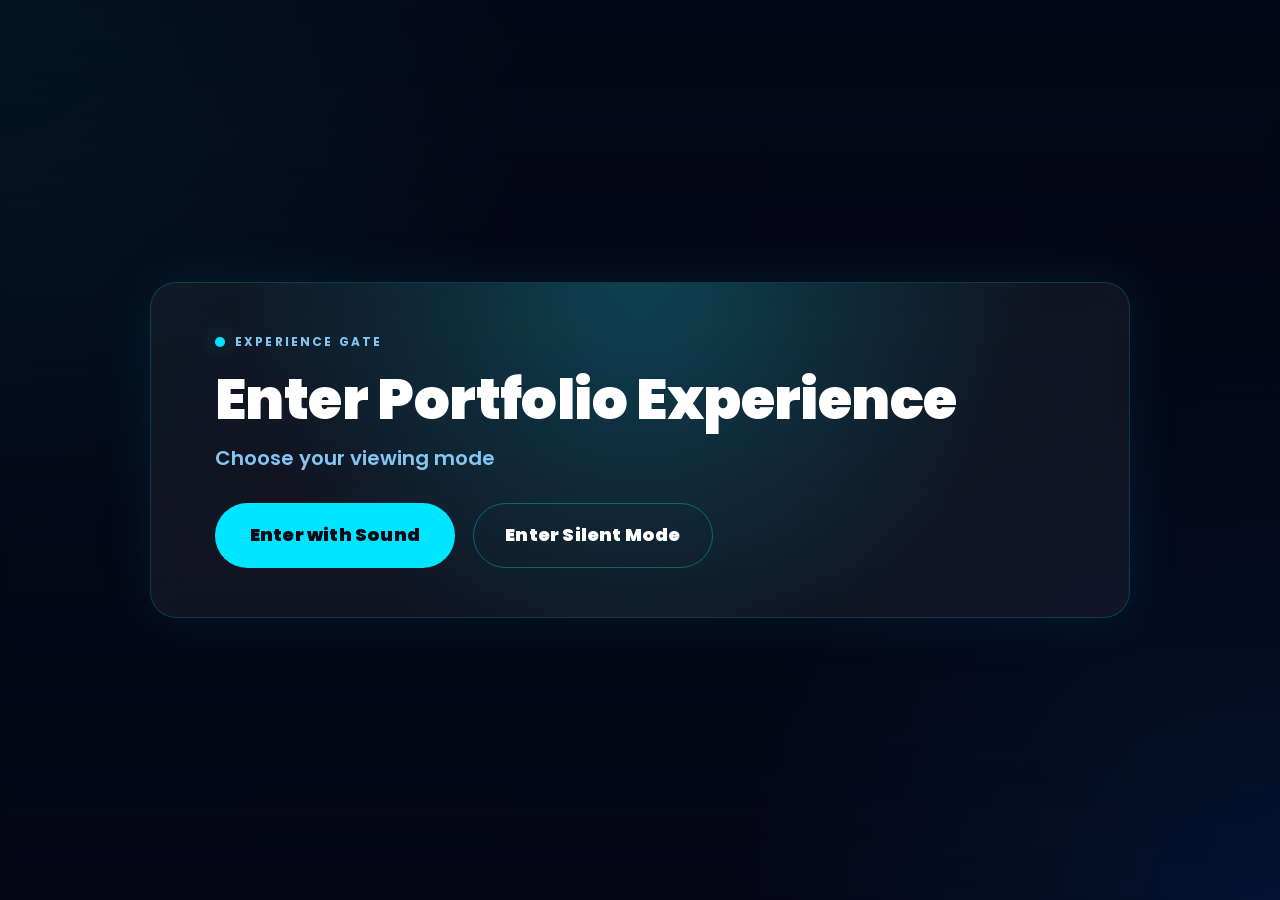
==== index.html @ 56b6a6eb "Complete AI Portfolio" ====
<!DOCTYPE html>
<html lang="en">
<head>
  <meta charset="UTF-8" />
  <meta name="viewport" content="width=device-width, initial-scale=1.0" />
  <title>Enter Portfolio Experience</title>
  <link rel="stylesheet" href="style.css" />
  <link href="https://fonts.googleapis.com/css2?family=Poppins:wght@300;400;600;700&display=swap" rel="stylesheet">
  <style>
    :root{
      --bg:#050816;
      --accent:#00e5ff;
      --text:rgba(255,255,255,.92);
      --sub:rgba(139,207,255,.95);
    }

    html,body{height:100%;}

    body{
      margin:0;
      background:var(--bg);
      color:var(--text);
      overflow:hidden;
    }

    .entry-bg{
      position:fixed;
      inset:0;
      z-index:-2;
      background:
        radial-gradient(circle at top left,#00f7ff22,transparent 35%),
        radial-gradient(circle at bottom right,#0066ff22,transparent 35%),
        var(--bg);
    }

    .entry-scrim{
      position:fixed;
      inset:0;
      z-index:-1;
      background:linear-gradient(180deg, rgba(5,8,22,.65), rgba(5,8,22,.15));
      backdrop-filter: blur(2px);
      -webkit-backdrop-filter: blur(2px);
    }

    .entry-wrap{
      min-height:100vh;
      display:flex;
      align-items:center;
      justify-content:center;
      padding:4vh 4vw;
    }

    .entry-card{
      width:min(980px, 100%);
      padding:5.5vh 5vw;
      border-radius:26px;
      background:rgba(255,255,255,.05);
      border:1px solid rgba(0,229,255,.18);
      box-shadow:0 0 60px rgba(0,229,255,.08);
      backdrop-filter: blur(16px);
      -webkit-backdrop-filter: blur(16px);
      position:relative;
      overflow:hidden;
    }

    .entry-card::before{
      content:"";
      position:absolute;
      inset:-2px;
      background:radial-gradient(900px circle at var(--mx, 50%) var(--my, 0%), rgba(0,229,255,.26), transparent 45%);
      opacity:.85;
      pointer-events:none;
    }

    .entry-inner{position:relative; z-index:1;}

    .entry-kicker{
      display:flex;
      align-items:center;
      gap:10px;
      color:rgba(139,207,255,.95);
      font-weight:700;
      letter-spacing:.18em;
      text-transform:uppercase;
      font-size:12px;
      margin-bottom:18px;
    }

    .entry-kicker .dot{
      width:10px;
      height:10px;
      border-radius:50%;
      background:var(--accent);
      box-shadow:0 0 22px rgba(0,229,255,.35);
    }

    .entry-title{
      margin:0;
      font-size:clamp(34px, 5vw, 56px);
      line-height:1.05;
      letter-spacing:-.6px;
      font-weight:900;
      color:white;
    }

    .entry-subtitle{
      margin:12px 0 28px;
      font-size:clamp(16px, 2.1vw, 20px);
      color:var(--sub);
      font-weight:600;
    }

    .entry-actions{
      display:flex;
      gap:18px;
      flex-wrap:wrap;
    }

    .mode-btn{
      appearance:none;
      border:none;
      cursor:pointer;
      text-decoration:none;
      display:inline-flex;
      align-items:center;
      justify-content:center;
      padding:16px 28px;
      border-radius:999px;
      font-weight:900;
      letter-spacing:.2px;
      transition: transform .2s ease, box-shadow .25s ease, background-color .25s ease, color .25s ease, border-color .25s ease;
      position:relative;
      outline:none;
      user-select:none;
      min-width:240px;
    }

    .mode-btn::after{
      content:"";
      position:absolute;
      inset:0;
      border-radius:inherit;
      background:linear-gradient(120deg, transparent 0%, rgba(0,229,255,.25) 40%, rgba(0,229,255,.58) 60%, transparent 100%);
      opacity:0;
      transform:translateX(-10px);
      transition:opacity .25s ease, transform .45s ease;
      pointer-events:none;
    }

    .mode-btn:hover{transform:translateY(-2px) scale(1.02);}
    .mode-btn:hover::after{opacity:1; transform:translateX(10px);}
    .mode-btn:focus-visible{box-shadow:0 0 0 4px rgba(0,229,255,.22), 0 0 35px rgba(0,229,255,.35);}

    .mode-sound{
      background:var(--accent);
      color:#050816;
    }
    .mode-sound:hover{box-shadow:0 0 55px rgba(0,229,255,.35);}

    .mode-silent{
      background:transparent;
      color:white;
      border:1px solid rgba(0,229,255,.35);
    }
    .mode-silent:hover{
      background:rgba(0,229,255,.14);
      border-color:rgba(0,229,255,.7);
      box-shadow:0 0 55px rgba(0,229,255,.25);
    }

    @media (max-width: 520px){
      .entry-card{padding:5vh 4vw; border-radius:20px;}
      .mode-btn{min-width:0; width:100%;}
    }

    @media (prefers-reduced-motion: reduce){
      .mode-btn{transition:none;}
      .mode-btn::after{transition:none;}
    }
  </style>
</head>
<body>
  <div class="entry-bg" aria-hidden="true"></div>
  <div class="entry-scrim" aria-hidden="true"></div>

  <main class="entry-wrap">
    <section class="entry-card" aria-label="Portfolio entry gate">
      <div class="entry-inner">
        <div class="entry-kicker"><span class="dot" aria-hidden="true"></span> Experience Gate</div>
        <h1 class="entry-title">Enter Portfolio Experience</h1>
        <p class="entry-subtitle">Choose your viewing mode</p>

        <div class="entry-actions">
          <a class="mode-btn mode-sound" href="intro.html?sound=on" aria-label="Enter with Sound">Enter with Sound</a>
          <a class="mode-btn mode-silent" href="intro.html?sound=off" aria-label="Enter Silent Mode">Enter Silent Mode</a>
        </div>
      </div>
    </section>
  </main>

  <script>
    (function(){
      const card = document.querySelector('.entry-card');
      if(!card) return;
      card.addEventListener('pointermove', (e) => {
        const r = card.getBoundingClientRect();
        const x = ((e.clientX - r.left) / r.width) * 100;
        const y = ((e.clientY - r.top) / r.height) * 100;
        card.style.setProperty('--mx', x + '%');
        card.style.setProperty('--my', y + '%');
      });
    })();
  </script>
</body>
</html>
---- style.css ----
*{
    margin:0;
    padding:0;
    box-sizing:border-box;
    font-family:'Poppins',sans-serif;
}

body{
    background:#050816;
    color:#F8FAFC;
    font-size:18px;
    line-height:1.7;
    overflow-x:hidden;
}




.background{
    position:fixed;
    width:100%;
    height:100%;
    background:
    radial-gradient(circle at top left,#00f7ff22,transparent 35%),
    radial-gradient(circle at bottom right,#0066ff22,transparent 35%),
    #050816;
    z-index:-1;
}

header{
    width:100%;
    padding:25px 8%;
}

nav{
    display:flex;
    justify-content:space-between;
    align-items:center;
}

.logo{
    font-size:30px;
    font-weight:700;
    color:#00e5ff;
}

nav ul{
    display:flex;
    list-style:none;
    gap:40px;
}

nav a{
    color:white;
    text-decoration:none;
    transition:.3s;
    font-weight:500;
    letter-spacing:.2px;
}

nav a:hover{
    color:#00e5ff;
}

.hero{
    width:100%;
    min-height:85vh;
    display:flex;
    align-items:center;
    justify-content:space-between;
    padding:0 8%;
}

.hero-left{
    width:55%;
}

.hero-left h3{
    color:#00e5ff;
    font-size:25px;
}

.hero-left h1{
    font-size:70px;
    margin-top:10px;
}

.hero-left h2{
    color:#8bcfff;
    margin-top:10px;
    font-size:32px;
}

.hero-left p{
    margin-top:25px;
    line-height:1.8;
    color:#d0d0d0;
    font-size:18px;
}

.buttons{
    margin-top:40px;
}

.buttons a{
    text-decoration:none;
    padding:16px 35px;
    border-radius:40px;
    margin-right:20px;
    font-weight:600;
}

.btn1{
    background:#00e5ff;
    color:#F8FAFC;
}

.btn2{
    border:2px solid #00e5ff;
    color:#F8FAFC;
}


.btn1:hover{
    transform:translateY(-3px);
}

.btn2:hover{
    background:#00e5ff;
    color:#F8FAFC;
}



.hero-right{
    width:40%;
    display:flex;
    justify-content:center;
}

.hero-right{
    width:40%;
    display:flex;
    justify-content:center;
}

/* Page load entry (Uber page only via body.page-enter-*) */
body.page-enter-initial{
    opacity:0;
    transform:translateY(20px);
}

body.page-entering{
    opacity:1;
    transform:translateY(0);
    animation: pageEnter 700ms ease both;
}

@keyframes pageEnter{
    0%{
        opacity:0;
        transform:translateY(20px);
    }
    100%{
        opacity:1;
        transform:translateY(0);
    }
}


/* Scroll reveal base */
.reveal{
    opacity:0;
    transform:translateY(14px);
    transition:opacity .8s ease, transform .8s ease;
    transition-delay:var(--d, 0ms);
    will-change:opacity, transform;
}

.reveal.is-visible{
    opacity:1;
    transform:translateY(0);
}


.hero-right img{
    width:370px;
    height:370px;
    border-radius:50%;
    object-fit:cover;
    border:6px solid #00e5ff;
    box-shadow:
        0 0 70px rgba(0,229,255,.35),
        0 0 0 1px rgba(0,229,255,.18) inset;
}

/* Typography upgrades */
.hero-left h3{
    color:#00e5ff;
    font-size:22px;
    font-weight:600;
    letter-spacing:.2px;
}

.hero-left h1{
    font-size:64px;
    margin-top:10px;
    line-height:1.05;
    letter-spacing:-.5px;
}

.hero-left h2{
    color:#8bcfff;
    margin-top:10px;
    font-size:30px;
    font-weight:500;
}

.hero-left p{
    margin-top:22px;
    line-height:1.85;
    color:#d0d0d0;
    font-size:18px;
    max-width:680px;
}


/* Button hover: glow + subtle lift */
.buttons a{
    position:relative;
    text-decoration:none;
    padding:16px 35px;
    border-radius:40px;
    margin-right:20px;
    font-weight:650;
    letter-spacing:.2px;
    transition:transform .2s ease, box-shadow .25s ease, background-color .25s ease, color .25s ease;
    outline:none;
}

.buttons a::after{
    content:"";
    position:absolute;
    inset:0;
    border-radius:inherit;
    background:linear-gradient(120deg, transparent 0%, rgba(0,229,255,.25) 40%, rgba(0,229,255,.55) 60%, transparent 100%);
    opacity:0;
    transform:translateX(-10px);
    transition:opacity .25s ease, transform .45s ease;
    pointer-events:none;
}

.btn1{
    background:#00e5ff;
    color:#F8FAFC;
    box-shadow:0 0 0 rgba(0,229,255,.0);
}

.btn2{
    border:2px solid #00e5ff;
    color:#F8FAFC;
    background:transparent;
    box-shadow:0 0 0 rgba(0,229,255,.0);
}




.btn1:hover,
.btn2:hover{
    transform:translateY(-2px) scale(1.02);
    box-shadow:0 0 35px rgba(0,229,255,.35);
}

.btn1:hover::after,
.btn2:hover::after{
    opacity:1;
    transform:translateX(10px);
}

.btn1:focus-visible,
.btn2:focus-visible{
    box-shadow:0 0 0 4px rgba(0,229,255,.22), 0 0 35px rgba(0,229,255,.35);
}

@media (max-width: 900px){
    header{ padding:22px 6%; }

    nav ul{ gap:22px; }

    .hero{ padding:0 6%; min-height:auto; padding-top:40px; padding-bottom:60px; }

    .hero-left{ width:100%; }

    .hero-right{ width:100%; margin-top:28px; }

    /* keep existing structure, just stack */
    .hero{ flex-direction:column; align-items:flex-start; }

    .hero-left h1{ font-size:50px; }
    .hero-left h2{ font-size:26px; }
    .hero-right img{ width:290px; height:290px; }

    .buttons a{ margin-right:0; margin-top:12px; display:inline-block; }
}

@media (max-width: 480px){
    header{ padding:18px 5%; }
    .hero{ padding:0 5%; }
    nav ul{ display:none; }

    .hero-left h1{ font-size:40px; }
    .hero-left h2{ font-size:22px; }

    .hero-left p{ font-size:18px; }

    .buttons a{ padding:14px 22px; }
}


@media (prefers-reduced-motion: reduce){
    .reveal{ transition:none; transform:none; opacity:1; }
    .timeline-item:hover .timeline-card{ transform:none; }
    .project-card:hover{ transform:none; }
    .about-card:hover{ transform:none; }
    .project-btn:hover{ transform:none; }

    /* Page-entry animation */
    body.page-enter-initial,
    body.page-entering{
        animation:none !important;
        opacity:1 !important;
        transform:none !important;
    }
}

/* Card headings: prevent word-splitting */
.project-card h1,
.project-card h2,
.project-card h3,
.project-card h4,
.project-card h5,
.project-card h6,
.case-col h3,
.case-col h4{
    word-break: normal !important;
    overflow-wrap: normal !important;
    white-space: normal !important;
}

/* Featured Case Study headings: never split words */
.case-title{
    white-space:nowrap;
    text-align:center;
}





/* Featured Projects (glassmorphism) */
.projects{
    width:100%;
    padding:90px 8% 110px;
}

/* Uber featured case-study upgrade */
.featured-card{
    grid-column: span 1;
}

/* Featured Projects: grid responsiveness (prevents text compression) */
.projects-grid{
    display:grid;
    grid-template-columns:repeat(auto-fit, minmax(300px, 1fr));
    gap:20px;
    align-items:stretch;
}



@media (max-width: 900px){
    .projects-grid{ grid-template-columns:repeat(2, minmax(0, 1fr)); gap:24px; }
}

@media (max-width: 520px){
    .projects-grid{ grid-template-columns:1fr; gap:20px; }
}

.project-card{
    min-width:0;
    display:flex;
    flex-direction:column;
    align-items:stretch;
    justify-content:flex-start;
    padding:22px 20px;
}

.project-card > *{
    min-width:0;
    word-wrap:normal;
    overflow-wrap:normal;
}


.project-card .project-title,
.project-card .project-subtitle,
.project-card .project-desc{
    margin-bottom:10px;
}

.project-card .project-desc{
    overflow:hidden;
    word-break:normal;
    overflow-wrap:normal;
    white-space:normal;
}


.project-title,
.project-subtitle,
.project-desc{
    min-width:0;
    word-wrap:break-word;
    overflow-wrap:break-word;
}



.project-card-uber{
    border-color: rgba(0,229,255,.55);
    background: linear-gradient(180deg, rgba(0,229,255,.08), rgba(255,255,255,.03));
    box-shadow: 0 0 0 rgba(0,229,255,.0);
    transition: transform .35s ease, box-shadow .35s ease, border-color .35s ease;
}


.project-card-uber:hover{
    transform: translateY(-10px) scale(1.01);
    box-shadow: 0 0 55px rgba(0,229,255,.22);
    border-color: rgba(0,229,255,.75);
}

.project-card-uber .project-glow{
    opacity: .0;
    transition: opacity .25s ease;
}

.project-card-uber:hover .project-glow{
    opacity: 1;
}

.featured-badge{
    display:inline-block;
    font-size:12px;
    font-weight:900;
    letter-spacing:.12em;
    text-transform:uppercase;
    color:#F8FAFC;
    background: #00e5ff;
    padding:10px 14px;
    border-radius:999px;
    margin-bottom:14px;
    position:relative;
    z-index:2;
    box-shadow: 0 0 24px rgba(0,229,255,.25);
}


.case-grid{
    display:grid;
    grid-template-columns:repeat(2, minmax(0, 1fr));
    gap:14px;
    margin:14px 0 18px;
    position:relative;
    z-index:2;
    align-content:start;
}




.case-col{
    padding:12px 12px;
    border-radius:14px;
    background: rgba(255,255,255,.03);
    border:1px solid rgba(0,229,255,.14);
}

.case-title{
    color:#8bcfff;
    font-weight:900;
    letter-spacing:.04em;
    font-size:13px;
    margin-bottom:8px;
    text-align:center;
    white-space:nowrap;
    overflow-wrap:normal;
    word-break:normal;
}

/* Featured Case Study: prevent word-splitting in headings */
.case-col{
    min-width:0;
}


.case-list{
    list-style:none;
    padding:0;
    margin:0;
    display:flex;
    flex-direction:column;
    gap:8px;
}

.case-list li{
    color:#d0d0d0;
    font-size:13px;
    line-height:1.45;
    position:relative;
    padding-left:14px;
}

.case-list li::before{
    content:"";
    position:absolute;
    left:0;
    top:9px;
    width:6px;
    height:6px;
    border-radius:50%;
    background:#00e5ff;
    box-shadow:0 0 18px rgba(0,229,255,.35);
}

@media (max-width: 900px){
    .case-grid{ grid-template-columns:1fr; }
    .project-card-uber:hover{ transform: translateY(-6px) scale(1.01); }
}



@media (max-width: 480px){
    .case-col{ padding:10px 10px; }
}


.projects-inner{
    max-width:1100px;
    margin:0 auto;
}

.section-title{
    font-size:28px;
    color:#00e5ff;
    margin-bottom:34px;
    font-weight:700;
    letter-spacing:.2px;
}

.projects-grid{
    display:grid;
    grid-template-columns:repeat(2, minmax(0, 1fr));
    gap:22px;
}

.project-card{
    position:relative;
    padding:22px 20px;
    border-radius:18px;
    background:rgba(255,255,255,.05);
    border:1px solid rgba(0,229,255,.18);
    backdrop-filter: blur(14px);
    -webkit-backdrop-filter: blur(14px);
    overflow:hidden;
    transition: transform .25s ease, border-color .25s ease, box-shadow .25s ease;
    display:flex;
    flex-direction:column;
    gap:12px;
    min-width:0;
}


.project-card:hover{
    transform: translateY(-6px);
    border-color: rgba(0,229,255,.45);
    box-shadow: 0 0 42px rgba(0,229,255,.18);
}

.project-glow{
    position:absolute;
    inset:-2px;
    background:
        radial-gradient(800px circle at var(--mx, 50%) var(--my, 0%), rgba(0,229,255,.25), transparent 45%);
    opacity:.0;
    transition: opacity .25s ease;
    pointer-events:none;
}

.project-card:hover .project-glow{
    opacity:1;
}

.project-card::after{
    content:"";
    position:absolute;
    inset:0;
    background:linear-gradient(120deg, transparent 0%, rgba(0,229,255,.28) 35%, rgba(0,229,255,.05) 60%, transparent 100%);
    transform: translateX(-120%);
    transition: transform .7s ease;
    opacity:.9;
    pointer-events:none;
}

.project-card:hover::after{
    transform: translateX(120%);
}

.project-title{
    font-size:18px;
    margin-bottom:6px;
    font-weight:700;
    color:white;
}

.project-subtitle{
    color:#8bcfff;
    font-size:13px;
    font-weight:600;
    margin-bottom:12px;
}

.project-desc{
    color:#d0d0d0;
    font-size:14px;
    line-height:1.65;
    min-height:72px;
    margin-bottom:16px;
}

.project-actions{
    display:flex;
    gap:12px;
    flex-wrap:wrap;
}

.project-btn{
    text-decoration:none;
    padding:10px 14px;
    border-radius:12px;
    font-weight:700;
    font-size:13px;
    border:1px solid rgba(0,229,255,.55);
    color:#F8FAFC;
    background:#00e5ff;
    transition: transform .2s ease, box-shadow .25s ease, background-color .25s ease, color .25s ease, border-color .25s ease;
    box-shadow: 0 0 0 rgba(0,229,255,.0);
}


.project-btn-ghost{
    background:transparent;
    color:white;
    border:1px solid rgba(0,229,255,.35);
}

.project-btn:hover{
    transform: translateY(-2px) scale(1.02);
    box-shadow: 0 0 34px rgba(0,229,255,.28);
}

.project-btn-ghost:hover{
    background:#00e5ff;
    color:#F8FAFC;
    border-color: rgba(0,229,255,.6);
}


@media (max-width: 900px){
    .projects{ padding:70px 6% 90px; }
    .projects-grid{ grid-template-columns:1fr; }
}

@media (max-width: 480px){
    .projects{ padding:60px 5% 80px; }
    .section-title{ font-size:24px; margin-bottom:22px; }
}

/* About (glassmorphism) */
.about{
    width:100%;
    padding:88px 8% 110px;
}

/* Case study pages (premium layout) */
.case-page{
    --case-bg:#050816;
    --case-text:#F8FAFC;
    --case-muted:rgba(248,250,252,.72);
    --case-muted2:rgba(248,250,252,.60);
    --case-max:1100px;
}



.case-main{
    min-height:100vh;
    padding:100px 8% 120px;
    max-width:var(--case-max);
    margin:0 auto;
}

.case-back{
    position:fixed;
    top:20px;
    left:20px;
    z-index:20;
    display:inline-flex;
    align-items:center;
    gap:10px;
    padding:12px 16px;
    border-radius:999px;
    font-weight:900;
    text-decoration:none;
    border:1px solid rgba(0,229,255,.35);
    background:rgba(255,255,255,.05);
    color:var(--case-text);
    backdrop-filter: blur(14px);
    -webkit-backdrop-filter: blur(14px);
}

.case-back:hover{
    border-color: rgba(0,229,255,.7);
    box-shadow:0 0 40px rgba(0,229,255,.20);
}

.case-section{
    margin:0 auto 60px;
}

.case-inner{
    max-width:900px;
    margin:0 auto;
}

.case-hero .case-inner{
    text-align:left;
}

.case-kicker{
    display:inline-block;
    font-size:12px;
    font-weight:900;
    letter-spacing:.18em;
    text-transform:uppercase;
    color:#8bcfff;
    margin-bottom:14px;
}

.case-title{
    color:var(--case-text);
    font-size:clamp(36px, 4.2vw, 58px);
    line-height:1.05;
    font-weight:950;
    margin:0 0 12px;
}

.case-subtitle{
    color:var(--case-muted);
    font-size:clamp(16px, 2.1vw, 20px);
    font-weight:700;
    margin:0 0 18px;
}

.case-lede{
    color:var(--case-muted);
    font-size:18px;
    line-height:1.8;
    margin:18px 0 0;
}

.case-divider{
    height:1px;
    width:100%;
    background:linear-gradient(90deg, transparent, rgba(0,229,255,.45), transparent);
    opacity:.65;
    margin:16px 0 14px;
}

.case-h2{
    color:var(--case-text);
    font-size:clamp(22px, 2.4vw, 30px);
    margin:0 0 18px;
    font-weight:900;
    letter-spacing:-.2px;
}

.case-glass{
    border-radius:18px;
    background:rgba(255,255,255,.05);
    border:1px solid rgba(0,229,255,.18);
    backdrop-filter: blur(14px);
    -webkit-backdrop-filter: blur(14px);
    padding:20px 18px;
}

.case-h3{
    color:var(--case-text);
    font-size:20px;
    font-weight:900;
    margin:0 0 10px;
}

.case-p{
    color:var(--case-muted);
    font-size:18px;
    margin:0 0 14px;
}




.case-list{
    list-style:none;
    padding:0;
    margin:0;
    display:flex;
    flex-direction:column;
    gap:12px;
}

.case-list li{
    color:var(--case-muted2);
    font-size:18px;

    line-height:1.75;
    position:relative;
    padding-left:16px;
}

.case-list li::before{
    content:"";
    position:absolute;
    left:0;
    top:12px;
    width:8px;
    height:8px;
    border-radius:50%;
    background:#00e5ff;
    box-shadow:0 0 18px rgba(0,229,255,.35);
}

.case-grid-2{
    display:grid;
    grid-template-columns:repeat(2, minmax(0, 1fr));
    gap:22px;
}

.case-grid-2 .case-glass{
    height:100%;
    padding:24px 20px;
    display:flex;
    flex-direction:column;
}

.case-grid-2 .case-glass > *{
    min-width:0;
    word-break:normal;
    overflow-wrap:normal;
}


.case-grid-2 h3,
.case-grid-2 .case-h3{
    margin:0 0 12px;
}


.case-steps{
    margin:0;
    padding-left:18px;
    color:var(--case-muted2);
    font-size:18px;
    line-height:1.75;
}

.case-steps li{
    margin:10px 0;
    padding-left:0;
    color:inherit;
}

.case-steps li::before{display:none;}

@media (max-width: 900px){
    .case-main{ padding:90px 6% 110px; }
    .case-grid-2{ grid-template-columns:1fr; }
    .case-lede{ font-size:18px; }
}

@media (max-width: 520px){
    .case-back{ top:12px; left:12px; right:auto; font-size:13px; }
    .case-main{ padding:90px 5% 90px; }
    .case-lede{ font-size:18px; }
    .case-list li{ font-size:18px; }
    .case-steps{ font-size:18px; }
}









/* Final Call To Action */
.final-cta{
    width:100%;
    padding:100px 8% 120px;
}



.final-cta-inner{
    max-width:1100px;
    margin:0 auto;
    display:flex;
    justify-content:center;
}

.final-cta-card{
    width:100%;
    max-width:980px;
    background:rgba(255,255,255,.05);
    border:1px solid rgba(0,229,255,.18);
    backdrop-filter: blur(16px);
    -webkit-backdrop-filter: blur(16px);
    border-radius:22px;
    padding:40px 34px;
    position:relative;
    overflow:hidden;
    box-shadow: 0 0 60px rgba(0,229,255,.08);
}

.final-cta-card::before{
    content:"";
    position:absolute;
    inset:-2px;
    background:radial-gradient(700px circle at var(--mx, 50%) var(--my, 0%), rgba(0,229,255,.26), transparent 45%);
    opacity:.8;
    pointer-events:none;
}

.final-cta-title{
    font-size:44px;
    letter-spacing:-.5px;
    margin-bottom:14px;
    font-weight:900;
    color:white;
    position:relative;
    z-index:1;
}

.final-cta-subtitle{
    color:#d0d0d0;
    font-size:16px;
    line-height:1.85;
    margin:0 auto 26px;
    max-width:760px;
    position:relative;
    z-index:1;
}

.final-cta-buttons{
    display:flex;
    gap:22px;
    justify-content:center;
    flex-wrap:wrap;
    position:relative;
    z-index:1;
}



.cta-btn{
    text-decoration:none;
    display:inline-flex;
    align-items:center;
    justify-content:center;
    padding:16px 30px;
    border-radius:999px;
    font-weight:900;
    letter-spacing:.24px;
    transition: transform .2s ease, box-shadow .25s ease, background-color .25s ease, color .25s ease, border-color .25s ease;
    text-transform:none;
}



.cta-btn-primary{
    background:#00e5ff;
    color:#F8FAFC;
    border:1px solid rgba(0,229,255,.6);
    box-shadow: 0 0 0 rgba(0,229,255,0);
}


.cta-btn-primary:hover{
    transform: translateY(-2px) scale(1.06);
    box-shadow: 0 0 62px rgba(0,229,255,.62);
}



.cta-btn-outline{
    background:transparent;
    color:white;
    border:1px solid rgba(0,229,255,.35);
}

.cta-btn-outline:hover{
    transform: translateY(-2px) scale(1.06);
    background: rgba(0,229,255,.16);
    border-color: rgba(0,229,255,.88);
    box-shadow: 0 0 54px rgba(0,229,255,.36);
}



@media (max-width: 900px){
    .final-cta{ padding:80px 6% 100px; }
    .final-cta-title{ font-size:36px; }
    .final-cta-card{ padding:32px 22px; }
}

@media (max-width: 480px){
    .final-cta{ padding:70px 5% 90px; }
    .final-cta-title{ font-size:30px; }
    .final-cta-subtitle{ font-size:15px; }
    .final-cta-card{ padding:28px 16px; }
    .cta-btn{ width:100%; max-width:320px; }
}


/* Journey timeline section */
.journey{
    position:relative;
}

.about-intro .quote{
    color:#00e5ff;
    font-weight:800;
}

.about-card-glow,
.about-card::after,
.about-divider,
.about-hint{
    pointer-events:none;
}

.about-emoji{
    font-size:22px;
    color:#00e5ff;
    margin-bottom:10px;
    position:relative;
    z-index:1;
}

.about-divider{
    height:1px;
    width:100%;
    background:linear-gradient(90deg, transparent, rgba(0,229,255,.35), transparent);
    margin:14px 0 10px;
    opacity:.7;
    position:relative;
    z-index:1;
}

.about-hint{
    text-align:center;
    font-size:12px;
    color:rgba(139,207,255,.9);
    letter-spacing:2px;
    text-transform:none;
}

.timeline{
    position:relative;
    padding:20px 0 10px;
}

.timeline-line{
    position:absolute;
    left:20px;
    top:28px;
    bottom:8px;
    width:2px;
    background:linear-gradient(180deg, rgba(0,229,255,.55), rgba(0,229,255,.05));
}

.timeline-item{
    display:flex;
    gap:14px;
    align-items:flex-start;
    margin:26px 0;
    position:relative;
}

.timeline-dot{
    width:14px;
    height:14px;
    border-radius:50%;
    background:#00e5ff;
    box-shadow:0 0 24px rgba(0,229,255,.35);
    margin-top:8px;
    flex:0 0 auto;
    position:relative;
    left:13px;
}

.timeline-card{
    flex:1;
    padding:18px 18px;
    border-radius:18px;
    background:rgba(255,255,255,.04);
    border:1px solid rgba(0,229,255,.18);
    backdrop-filter: blur(12px);
    -webkit-backdrop-filter: blur(12px);
    transition: transform .25s ease, border-color .25s ease, box-shadow .25s ease;
    position:relative;
    overflow:hidden;
}

.timeline-card::after{
    content:"";
    position:absolute;
    inset:-2px;
    background:radial-gradient(600px circle at var(--mx, 20%) var(--my, 0%), rgba(0,229,255,.25), transparent 45%);
    opacity:0;
    transition:opacity .25s ease;
}

.timeline-item:hover .timeline-card{
    transform: translateY(-4px);
    border-color: rgba(0,229,255,.45);
    box-shadow: 0 0 42px rgba(0,229,255,.16);
}

.timeline-item:hover .timeline-card::after{
    opacity:1;
}

.timeline-year{
    color:#00e5ff;
    font-weight:900;
    font-size:14px;
    margin-bottom:6px;
    letter-spacing:.3px;
}

.timeline-text{
    color:#d0d0d0;
    font-size:14px;
    line-height:1.65;
}

.timeline-card-next{
    border-color: rgba(0,229,255,.3);
}

@media (max-width: 900px){
    .timeline-line{ left:18px; }
    .timeline-dot{ left:12px; }
}

@media (max-width: 480px){
    .timeline-line{ left:16px; }
    .timeline-dot{ left:10px; }
    .timeline-card{ padding:16px 14px; }
}


.about-inner{
    max-width:1100px;
    margin:0 auto;
}

.about-title{
    font-size:34px;
    color:#00e5ff;
    margin-bottom:16px;
    font-weight:800;
    letter-spacing:.2px;
}

.about-intro{
    color:#d0d0d0;
    font-size:16px;
    line-height:1.85;
    max-width:820px;
    margin-bottom:34px;
}

.about-subtitle{
    font-size:20px;
    margin-top:6px;
    margin-bottom:18px;
    font-weight:800;
    color:#8bcfff;
}

.about-cards{
    display:grid;
    grid-template-columns:repeat(2, minmax(0, 1fr));
    gap:18px;
    margin-bottom:36px;
}

.about-card{
    position:relative;
    padding:20px 18px;
    border-radius:18px;
    background:rgba(255,255,255,.05);
    border:1px solid rgba(0,229,255,.18);
    backdrop-filter: blur(14px);
    -webkit-backdrop-filter: blur(14px);
    overflow:hidden;
    transition: transform .25s ease, border-color .25s ease, box-shadow .25s ease;
}

.about-card:hover{
    transform: translateY(-6px);
    border-color: rgba(0,229,255,.45);
    box-shadow: 0 0 42px rgba(0,229,255,.18);
}

.about-card-glow{
    position:absolute;
    inset:-2px;
    background:
        radial-gradient(700px circle at var(--mx, 50%) var(--my, 0%), rgba(0,229,255,.24), transparent 45%);
    opacity:0;
    transition: opacity .25s ease;
    pointer-events:none;
}

.about-card:hover .about-card-glow{
    opacity:1;
}

.about-card::after{
    content:"";
    position:absolute;
    inset:0;
    background:linear-gradient(120deg, transparent 0%, rgba(0,229,255,.25) 35%, rgba(0,229,255,.05) 60%, transparent 100%);
    transform: translateX(-120%);
    transition: transform .7s ease;
    opacity:.85;
    pointer-events:none;
}

.about-card:hover::after{
    transform: translateX(120%);
}

.about-card-title{
    font-size:16px;
    color:white;
    font-weight:800;
    margin-bottom:10px;
    position:relative;
}

.about-card-text{
    position:relative;
    color:#d0d0d0;
    font-size:14px;
    line-height:1.65;
}

.metrics{
    display:grid;
    grid-template-columns:repeat(4, minmax(0, 1fr));
    gap:14px;
}

.metric{
    padding:18px 16px;
    border-radius:18px;
    background:rgba(255,255,255,.03);
    border:1px solid rgba(0,229,255,.14);
    backdrop-filter: blur(12px);
    -webkit-backdrop-filter: blur(12px);
}

.metric-value{
    font-size:28px;
    font-weight:900;
    color:white;
    margin-bottom:8px;
}

.metric-label{
    color:#8bcfff;
    font-size:13px;
    line-height:1.45;
    font-weight:700;
}

@media (max-width: 900px){
    .about{ padding:70px 6% 95px; }
    .about-cards{ grid-template-columns:1fr; }
    .metrics{ grid-template-columns:repeat(2, minmax(0, 1fr)); }
}

@media (max-width: 480px){
    .about{ padding:60px 5% 85px; }
    .about-title{ font-size:26px; }
    .metrics{ grid-template-columns:1fr; }
}
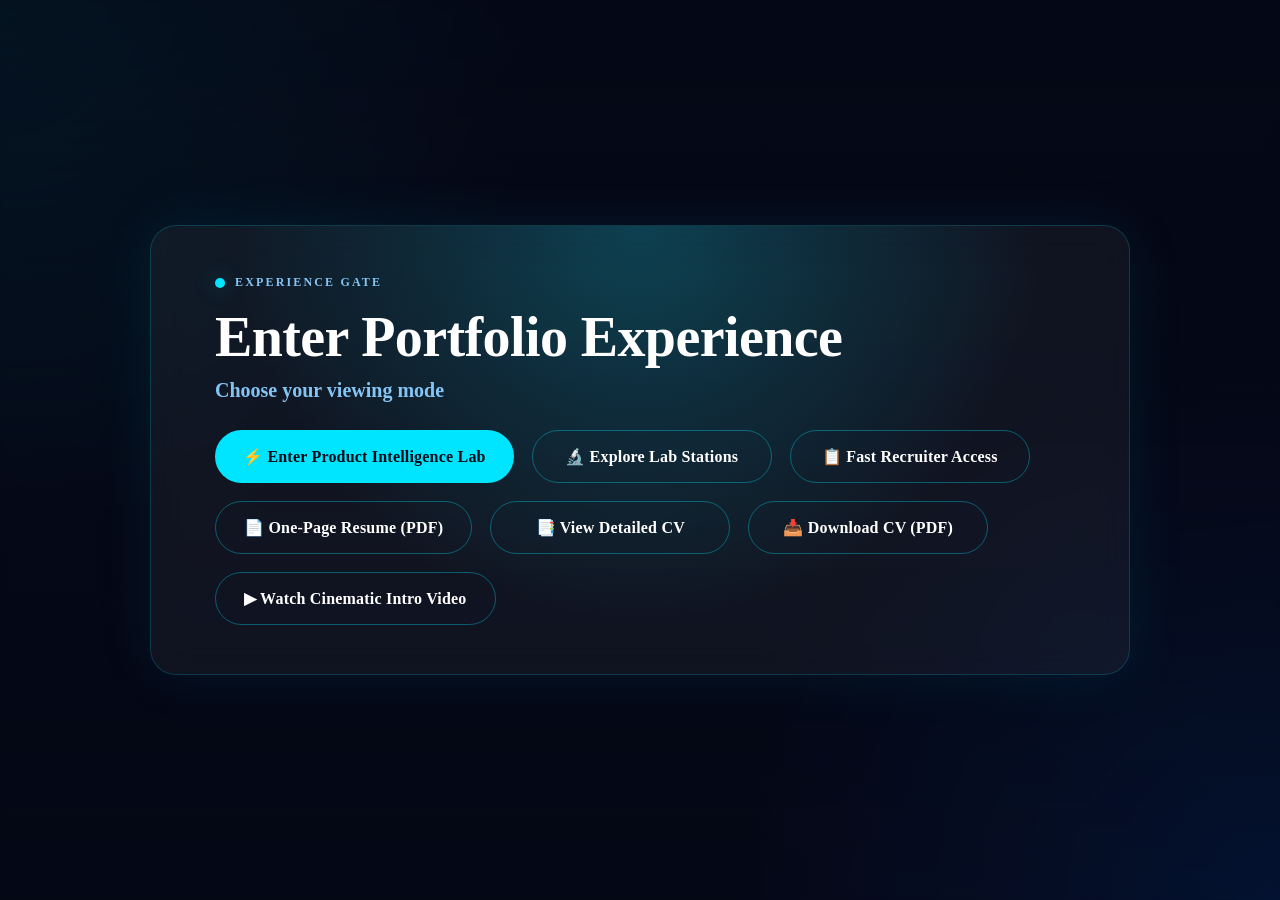
==== commit ab19fecf: "feat: transform aura into cinematic product intelligence lab" ====
--- a/index.html
+++ b/index.html
@@ -191,8 +191,13 @@
         <p class="entry-subtitle">Choose your viewing mode</p>
 
         <div class="entry-actions">
-          <a class="mode-btn mode-sound" href="intro.html?sound=on" aria-label="Enter with Sound">Enter with Sound</a>
-          <a class="mode-btn mode-silent" href="intro.html?sound=off" aria-label="Enter Silent Mode">Enter Silent Mode</a>
+          <a class="mode-btn mode-sound" href="portfolio.html" aria-label="Enter Product Lab">⚡ Enter Product Intelligence Lab</a>
+          <a class="mode-btn mode-silent" href="portfolio.html#lab-stations" aria-label="Explore Product Lab Stations">🔬 Explore Lab Stations</a>
+          <a class="mode-btn mode-silent" href="portfolio.html#contact" aria-label="Direct Recruiter Access">📋 Fast Recruiter Access</a>
+          <a class="mode-btn mode-silent" href="Pragy_Mathur_Resume.pdf" target="_blank" rel="noopener noreferrer" aria-label="Download Resume PDF">📄 One-Page Resume (PDF)</a>
+          <a class="mode-btn mode-silent" href="cv.html" aria-label="View Detailed CV">📑 View Detailed CV</a>
+          <a class="mode-btn mode-silent" href="Pragy_Mathur_CV.pdf" target="_blank" rel="noopener noreferrer" aria-label="Download Detailed CV PDF">📥 Download CV (PDF)</a>
+          <a class="mode-btn mode-silent" href="intro.html?sound=off" aria-label="Cinematic Intro Video">▶ Watch Cinematic Intro Video</a>
         </div>
       </div>
     </section>
--- a/style.css
+++ b/style.css
@@ -1,1325 +1,1884 @@
-*{
-    margin:0;
-    padding:0;
-    box-sizing:border-box;
-    font-family:'Poppins',sans-serif;
-}
-
-body{
-    background:#050816;
-    color:#F8FAFC;
-    font-size:18px;
-    line-height:1.7;
-    overflow-x:hidden;
-}
-
-
-
-
-.background{
-    position:fixed;
-    width:100%;
-    height:100%;
-    background:
-    radial-gradient(circle at top left,#00f7ff22,transparent 35%),
-    radial-gradient(circle at bottom right,#0066ff22,transparent 35%),
-    #050816;
-    z-index:-1;
-}
-
-header{
-    width:100%;
-    padding:25px 8%;
-}
-
-nav{
-    display:flex;
-    justify-content:space-between;
-    align-items:center;
-}
-
-.logo{
-    font-size:30px;
-    font-weight:700;
-    color:#00e5ff;
-}
-
-nav ul{
-    display:flex;
-    list-style:none;
-    gap:40px;
-}
-
-nav a{
-    color:white;
-    text-decoration:none;
-    transition:.3s;
-    font-weight:500;
-    letter-spacing:.2px;
-}
-
-nav a:hover{
-    color:#00e5ff;
-}
-
-.hero{
-    width:100%;
-    min-height:85vh;
-    display:flex;
-    align-items:center;
-    justify-content:space-between;
-    padding:0 8%;
-}
-
-.hero-left{
-    width:55%;
-}
-
-.hero-left h3{
-    color:#00e5ff;
-    font-size:25px;
-}
-
-.hero-left h1{
-    font-size:70px;
-    margin-top:10px;
-}
-
-.hero-left h2{
-    color:#8bcfff;
-    margin-top:10px;
-    font-size:32px;
-}
-
-.hero-left p{
-    margin-top:25px;
-    line-height:1.8;
-    color:#d0d0d0;
-    font-size:18px;
-}
-
-.buttons{
-    margin-top:40px;
-}
-
-.buttons a{
-    text-decoration:none;
-    padding:16px 35px;
-    border-radius:40px;
-    margin-right:20px;
-    font-weight:600;
-}
-
-.btn1{
-    background:#00e5ff;
-    color:#F8FAFC;
-}
-
-.btn2{
-    border:2px solid #00e5ff;
-    color:#F8FAFC;
-}
-
-
-.btn1:hover{
-    transform:translateY(-3px);
-}
-
-.btn2:hover{
-    background:#00e5ff;
-    color:#F8FAFC;
-}
-
-
-
-.hero-right{
-    width:40%;
-    display:flex;
-    justify-content:center;
-}
-
-.hero-right{
-    width:40%;
-    display:flex;
-    justify-content:center;
-}
-
-/* Page load entry (Uber page only via body.page-enter-*) */
-body.page-enter-initial{
-    opacity:0;
-    transform:translateY(20px);
-}
-
-body.page-entering{
-    opacity:1;
-    transform:translateY(0);
-    animation: pageEnter 700ms ease both;
-}
-
-@keyframes pageEnter{
-    0%{
-        opacity:0;
-        transform:translateY(20px);
-    }
-    100%{
-        opacity:1;
-        transform:translateY(0);
-    }
-}
-
-
-/* Scroll reveal base */
-.reveal{
-    opacity:0;
-    transform:translateY(14px);
-    transition:opacity .8s ease, transform .8s ease;
-    transition-delay:var(--d, 0ms);
-    will-change:opacity, transform;
-}
-
-.reveal.is-visible{
-    opacity:1;
-    transform:translateY(0);
-}
-
-
-.hero-right img{
-    width:370px;
-    height:370px;
-    border-radius:50%;
-    object-fit:cover;
-    border:6px solid #00e5ff;
-    box-shadow:
-        0 0 70px rgba(0,229,255,.35),
-        0 0 0 1px rgba(0,229,255,.18) inset;
-}
-
-/* Typography upgrades */
-.hero-left h3{
-    color:#00e5ff;
-    font-size:22px;
-    font-weight:600;
-    letter-spacing:.2px;
-}
-
-.hero-left h1{
-    font-size:64px;
-    margin-top:10px;
-    line-height:1.05;
-    letter-spacing:-.5px;
-}
-
-.hero-left h2{
-    color:#8bcfff;
-    margin-top:10px;
-    font-size:30px;
-    font-weight:500;
-}
-
-.hero-left p{
-    margin-top:22px;
-    line-height:1.85;
-    color:#d0d0d0;
-    font-size:18px;
-    max-width:680px;
-}
-
-
-/* Button hover: glow + subtle lift */
-.buttons a{
-    position:relative;
-    text-decoration:none;
-    padding:16px 35px;
-    border-radius:40px;
-    margin-right:20px;
-    font-weight:650;
-    letter-spacing:.2px;
-    transition:transform .2s ease, box-shadow .25s ease, background-color .25s ease, color .25s ease;
-    outline:none;
-}
-
-.buttons a::after{
-    content:"";
-    position:absolute;
-    inset:0;
-    border-radius:inherit;
-    background:linear-gradient(120deg, transparent 0%, rgba(0,229,255,.25) 40%, rgba(0,229,255,.55) 60%, transparent 100%);
-    opacity:0;
-    transform:translateX(-10px);
-    transition:opacity .25s ease, transform .45s ease;
-    pointer-events:none;
-}
-
-.btn1{
-    background:#00e5ff;
-    color:#F8FAFC;
-    box-shadow:0 0 0 rgba(0,229,255,.0);
-}
-
-.btn2{
-    border:2px solid #00e5ff;
-    color:#F8FAFC;
-    background:transparent;
-    box-shadow:0 0 0 rgba(0,229,255,.0);
-}
-
-
-
-
-.btn1:hover,
-.btn2:hover{
-    transform:translateY(-2px) scale(1.02);
-    box-shadow:0 0 35px rgba(0,229,255,.35);
-}
-
-.btn1:hover::after,
-.btn2:hover::after{
-    opacity:1;
-    transform:translateX(10px);
-}
-
-.btn1:focus-visible,
-.btn2:focus-visible{
-    box-shadow:0 0 0 4px rgba(0,229,255,.22), 0 0 35px rgba(0,229,255,.35);
-}
-
-@media (max-width: 900px){
-    header{ padding:22px 6%; }
-
-    nav ul{ gap:22px; }
-
-    .hero{ padding:0 6%; min-height:auto; padding-top:40px; padding-bottom:60px; }
-
-    .hero-left{ width:100%; }
-
-    .hero-right{ width:100%; margin-top:28px; }
-
-    /* keep existing structure, just stack */
-    .hero{ flex-direction:column; align-items:flex-start; }
-
-    .hero-left h1{ font-size:50px; }
-    .hero-left h2{ font-size:26px; }
-    .hero-right img{ width:290px; height:290px; }
-
-    .buttons a{ margin-right:0; margin-top:12px; display:inline-block; }
-}
-
-@media (max-width: 480px){
-    header{ padding:18px 5%; }
-    .hero{ padding:0 5%; }
-    nav ul{ display:none; }
-
-    .hero-left h1{ font-size:40px; }
-    .hero-left h2{ font-size:22px; }
-
-    .hero-left p{ font-size:18px; }
-
-    .buttons a{ padding:14px 22px; }
-}
-
-
-@media (prefers-reduced-motion: reduce){
-    .reveal{ transition:none; transform:none; opacity:1; }
-    .timeline-item:hover .timeline-card{ transform:none; }
-    .project-card:hover{ transform:none; }
-    .about-card:hover{ transform:none; }
-    .project-btn:hover{ transform:none; }
-
-    /* Page-entry animation */
-    body.page-enter-initial,
-    body.page-entering{
-        animation:none !important;
-        opacity:1 !important;
-        transform:none !important;
-    }
-}
-
-/* Card headings: prevent word-splitting */
-.project-card h1,
-.project-card h2,
-.project-card h3,
-.project-card h4,
-.project-card h5,
-.project-card h6,
-.case-col h3,
-.case-col h4{
-    word-break: normal !important;
-    overflow-wrap: normal !important;
-    white-space: normal !important;
-}
-
-/* Featured Case Study headings: never split words */
-.case-title{
-    white-space:nowrap;
-    text-align:center;
-}
-
-
-
-
-
-/* Featured Projects (glassmorphism) */
-.projects{
-    width:100%;
-    padding:90px 8% 110px;
-}
-
-/* Uber featured case-study upgrade */
-.featured-card{
-    grid-column: span 1;
-}
-
-/* Featured Projects: grid responsiveness (prevents text compression) */
-.projects-grid{
-    display:grid;
-    grid-template-columns:repeat(auto-fit, minmax(300px, 1fr));
-    gap:20px;
-    align-items:stretch;
-}
-
-
-
-@media (max-width: 900px){
-    .projects-grid{ grid-template-columns:repeat(2, minmax(0, 1fr)); gap:24px; }
-}
-
-@media (max-width: 520px){
-    .projects-grid{ grid-template-columns:1fr; gap:20px; }
-}
-
-.project-card{
-    min-width:0;
-    display:flex;
-    flex-direction:column;
-    align-items:stretch;
-    justify-content:flex-start;
-    padding:22px 20px;
-}
-
-.project-card > *{
-    min-width:0;
-    word-wrap:normal;
-    overflow-wrap:normal;
-}
-
-
-.project-card .project-title,
-.project-card .project-subtitle,
-.project-card .project-desc{
-    margin-bottom:10px;
-}
-
-.project-card .project-desc{
-    overflow:hidden;
-    word-break:normal;
-    overflow-wrap:normal;
-    white-space:normal;
-}
-
-
-.project-title,
-.project-subtitle,
-.project-desc{
-    min-width:0;
-    word-wrap:break-word;
-    overflow-wrap:break-word;
-}
-
-
-
-.project-card-uber{
-    border-color: rgba(0,229,255,.55);
-    background: linear-gradient(180deg, rgba(0,229,255,.08), rgba(255,255,255,.03));
-    box-shadow: 0 0 0 rgba(0,229,255,.0);
-    transition: transform .35s ease, box-shadow .35s ease, border-color .35s ease;
-}
-
-
-.project-card-uber:hover{
-    transform: translateY(-10px) scale(1.01);
-    box-shadow: 0 0 55px rgba(0,229,255,.22);
-    border-color: rgba(0,229,255,.75);
-}
-
-.project-card-uber .project-glow{
-    opacity: .0;
-    transition: opacity .25s ease;
-}
-
-.project-card-uber:hover .project-glow{
-    opacity: 1;
-}
-
-.featured-badge{
-    display:inline-block;
-    font-size:12px;
-    font-weight:900;
-    letter-spacing:.12em;
-    text-transform:uppercase;
-    color:#F8FAFC;
-    background: #00e5ff;
-    padding:10px 14px;
-    border-radius:999px;
-    margin-bottom:14px;
-    position:relative;
-    z-index:2;
-    box-shadow: 0 0 24px rgba(0,229,255,.25);
-}
-
-
-.case-grid{
-    display:grid;
-    grid-template-columns:repeat(2, minmax(0, 1fr));
-    gap:14px;
-    margin:14px 0 18px;
-    position:relative;
-    z-index:2;
-    align-content:start;
-}
-
-
-
-
-.case-col{
-    padding:12px 12px;
-    border-radius:14px;
-    background: rgba(255,255,255,.03);
-    border:1px solid rgba(0,229,255,.14);
-}
-
-.case-title{
-    color:#8bcfff;
-    font-weight:900;
-    letter-spacing:.04em;
-    font-size:13px;
-    margin-bottom:8px;
-    text-align:center;
-    white-space:nowrap;
-    overflow-wrap:normal;
-    word-break:normal;
-}
-
-/* Featured Case Study: prevent word-splitting in headings */
-.case-col{
-    min-width:0;
-}
-
-
-.case-list{
-    list-style:none;
-    padding:0;
-    margin:0;
-    display:flex;
-    flex-direction:column;
-    gap:8px;
-}
-
-.case-list li{
-    color:#d0d0d0;
-    font-size:13px;
-    line-height:1.45;
-    position:relative;
-    padding-left:14px;
-}
-
-.case-list li::before{
-    content:"";
-    position:absolute;
-    left:0;
-    top:9px;
-    width:6px;
-    height:6px;
-    border-radius:50%;
-    background:#00e5ff;
-    box-shadow:0 0 18px rgba(0,229,255,.35);
-}
-
-@media (max-width: 900px){
-    .case-grid{ grid-template-columns:1fr; }
-    .project-card-uber:hover{ transform: translateY(-6px) scale(1.01); }
-}
-
-
-
-@media (max-width: 480px){
-    .case-col{ padding:10px 10px; }
-}
-
-
-.projects-inner{
-    max-width:1100px;
-    margin:0 auto;
-}
-
-.section-title{
-    font-size:28px;
-    color:#00e5ff;
-    margin-bottom:34px;
-    font-weight:700;
-    letter-spacing:.2px;
-}
-
-.projects-grid{
-    display:grid;
-    grid-template-columns:repeat(2, minmax(0, 1fr));
-    gap:22px;
-}
-
-.project-card{
-    position:relative;
-    padding:22px 20px;
-    border-radius:18px;
-    background:rgba(255,255,255,.05);
-    border:1px solid rgba(0,229,255,.18);
-    backdrop-filter: blur(14px);
-    -webkit-backdrop-filter: blur(14px);
-    overflow:hidden;
-    transition: transform .25s ease, border-color .25s ease, box-shadow .25s ease;
-    display:flex;
-    flex-direction:column;
-    gap:12px;
-    min-width:0;
-}
-
-
-.project-card:hover{
-    transform: translateY(-6px);
-    border-color: rgba(0,229,255,.45);
-    box-shadow: 0 0 42px rgba(0,229,255,.18);
-}
-
-.project-glow{
-    position:absolute;
-    inset:-2px;
-    background:
-        radial-gradient(800px circle at var(--mx, 50%) var(--my, 0%), rgba(0,229,255,.25), transparent 45%);
-    opacity:.0;
-    transition: opacity .25s ease;
-    pointer-events:none;
-}
-
-.project-card:hover .project-glow{
-    opacity:1;
-}
-
-.project-card::after{
-    content:"";
-    position:absolute;
-    inset:0;
-    background:linear-gradient(120deg, transparent 0%, rgba(0,229,255,.28) 35%, rgba(0,229,255,.05) 60%, transparent 100%);
-    transform: translateX(-120%);
-    transition: transform .7s ease;
-    opacity:.9;
-    pointer-events:none;
-}
-
-.project-card:hover::after{
-    transform: translateX(120%);
-}
-
-.project-title{
-    font-size:18px;
-    margin-bottom:6px;
-    font-weight:700;
-    color:white;
-}
-
-.project-subtitle{
-    color:#8bcfff;
-    font-size:13px;
-    font-weight:600;
-    margin-bottom:12px;
-}
-
-.project-desc{
-    color:#d0d0d0;
-    font-size:14px;
-    line-height:1.65;
-    min-height:72px;
-    margin-bottom:16px;
-}
-
-.project-actions{
-    display:flex;
-    gap:12px;
-    flex-wrap:wrap;
-}
-
-.project-btn{
-    text-decoration:none;
-    padding:10px 14px;
-    border-radius:12px;
-    font-weight:700;
-    font-size:13px;
-    border:1px solid rgba(0,229,255,.55);
-    color:#F8FAFC;
-    background:#00e5ff;
-    transition: transform .2s ease, box-shadow .25s ease, background-color .25s ease, color .25s ease, border-color .25s ease;
-    box-shadow: 0 0 0 rgba(0,229,255,.0);
-}
-
-
-.project-btn-ghost{
-    background:transparent;
-    color:white;
-    border:1px solid rgba(0,229,255,.35);
-}
-
-.project-btn:hover{
-    transform: translateY(-2px) scale(1.02);
-    box-shadow: 0 0 34px rgba(0,229,255,.28);
-}
-
-.project-btn-ghost:hover{
-    background:#00e5ff;
-    color:#F8FAFC;
-    border-color: rgba(0,229,255,.6);
-}
-
-
-@media (max-width: 900px){
-    .projects{ padding:70px 6% 90px; }
-    .projects-grid{ grid-template-columns:1fr; }
-}
-
-@media (max-width: 480px){
-    .projects{ padding:60px 5% 80px; }
-    .section-title{ font-size:24px; margin-bottom:22px; }
-}
-
-/* About (glassmorphism) */
-.about{
-    width:100%;
-    padding:88px 8% 110px;
-}
-
-/* Case study pages (premium layout) */
-.case-page{
-    --case-bg:#050816;
-    --case-text:#F8FAFC;
-    --case-muted:rgba(248,250,252,.72);
-    --case-muted2:rgba(248,250,252,.60);
-    --case-max:1100px;
-}
-
-
-
-.case-main{
-    min-height:100vh;
-    padding:100px 8% 120px;
-    max-width:var(--case-max);
-    margin:0 auto;
-}
-
-.case-back{
-    position:fixed;
-    top:20px;
-    left:20px;
-    z-index:20;
-    display:inline-flex;
-    align-items:center;
-    gap:10px;
-    padding:12px 16px;
-    border-radius:999px;
-    font-weight:900;
-    text-decoration:none;
-    border:1px solid rgba(0,229,255,.35);
-    background:rgba(255,255,255,.05);
-    color:var(--case-text);
-    backdrop-filter: blur(14px);
-    -webkit-backdrop-filter: blur(14px);
-}
-
-.case-back:hover{
-    border-color: rgba(0,229,255,.7);
-    box-shadow:0 0 40px rgba(0,229,255,.20);
-}
-
-.case-section{
-    margin:0 auto 60px;
-}
-
-.case-inner{
-    max-width:900px;
-    margin:0 auto;
-}
-
-.case-hero .case-inner{
-    text-align:left;
-}
-
-.case-kicker{
-    display:inline-block;
-    font-size:12px;
-    font-weight:900;
-    letter-spacing:.18em;
-    text-transform:uppercase;
-    color:#8bcfff;
-    margin-bottom:14px;
-}
-
-.case-title{
-    color:var(--case-text);
-    font-size:clamp(36px, 4.2vw, 58px);
-    line-height:1.05;
-    font-weight:950;
-    margin:0 0 12px;
-}
-
-.case-subtitle{
-    color:var(--case-muted);
-    font-size:clamp(16px, 2.1vw, 20px);
-    font-weight:700;
-    margin:0 0 18px;
-}
-
-.case-lede{
-    color:var(--case-muted);
-    font-size:18px;
-    line-height:1.8;
-    margin:18px 0 0;
-}
-
-.case-divider{
-    height:1px;
-    width:100%;
-    background:linear-gradient(90deg, transparent, rgba(0,229,255,.45), transparent);
-    opacity:.65;
-    margin:16px 0 14px;
-}
-
-.case-h2{
-    color:var(--case-text);
-    font-size:clamp(22px, 2.4vw, 30px);
-    margin:0 0 18px;
-    font-weight:900;
-    letter-spacing:-.2px;
-}
-
-.case-glass{
-    border-radius:18px;
-    background:rgba(255,255,255,.05);
-    border:1px solid rgba(0,229,255,.18);
-    backdrop-filter: blur(14px);
-    -webkit-backdrop-filter: blur(14px);
-    padding:20px 18px;
-}
-
-.case-h3{
-    color:var(--case-text);
-    font-size:20px;
-    font-weight:900;
-    margin:0 0 10px;
-}
-
-.case-p{
-    color:var(--case-muted);
-    font-size:18px;
-    margin:0 0 14px;
-}
-
-
-
-
-.case-list{
-    list-style:none;
-    padding:0;
-    margin:0;
-    display:flex;
-    flex-direction:column;
-    gap:12px;
-}
-
-.case-list li{
-    color:var(--case-muted2);
-    font-size:18px;
-
-    line-height:1.75;
-    position:relative;
-    padding-left:16px;
-}
-
-.case-list li::before{
-    content:"";
-    position:absolute;
-    left:0;
-    top:12px;
-    width:8px;
-    height:8px;
-    border-radius:50%;
-    background:#00e5ff;
-    box-shadow:0 0 18px rgba(0,229,255,.35);
-}
-
-.case-grid-2{
-    display:grid;
-    grid-template-columns:repeat(2, minmax(0, 1fr));
-    gap:22px;
-}
-
-.case-grid-2 .case-glass{
-    height:100%;
-    padding:24px 20px;
-    display:flex;
-    flex-direction:column;
-}
-
-.case-grid-2 .case-glass > *{
-    min-width:0;
-    word-break:normal;
-    overflow-wrap:normal;
-}
-
-
-.case-grid-2 h3,
-.case-grid-2 .case-h3{
-    margin:0 0 12px;
-}
-
-
-.case-steps{
-    margin:0;
-    padding-left:18px;
-    color:var(--case-muted2);
-    font-size:18px;
-    line-height:1.75;
-}
-
-.case-steps li{
-    margin:10px 0;
-    padding-left:0;
-    color:inherit;
-}
-
-.case-steps li::before{display:none;}
-
-@media (max-width: 900px){
-    .case-main{ padding:90px 6% 110px; }
-    .case-grid-2{ grid-template-columns:1fr; }
-    .case-lede{ font-size:18px; }
-}
-
-@media (max-width: 520px){
-    .case-back{ top:12px; left:12px; right:auto; font-size:13px; }
-    .case-main{ padding:90px 5% 90px; }
-    .case-lede{ font-size:18px; }
-    .case-list li{ font-size:18px; }
-    .case-steps{ font-size:18px; }
-}
-
-
-
-
-
-
-
-
-
-/* Final Call To Action */
-.final-cta{
-    width:100%;
-    padding:100px 8% 120px;
-}
-
-
-
-.final-cta-inner{
-    max-width:1100px;
-    margin:0 auto;
-    display:flex;
-    justify-content:center;
-}
-
-.final-cta-card{
-    width:100%;
-    max-width:980px;
-    background:rgba(255,255,255,.05);
-    border:1px solid rgba(0,229,255,.18);
-    backdrop-filter: blur(16px);
-    -webkit-backdrop-filter: blur(16px);
-    border-radius:22px;
-    padding:40px 34px;
-    position:relative;
-    overflow:hidden;
-    box-shadow: 0 0 60px rgba(0,229,255,.08);
-}
-
-.final-cta-card::before{
-    content:"";
-    position:absolute;
-    inset:-2px;
-    background:radial-gradient(700px circle at var(--mx, 50%) var(--my, 0%), rgba(0,229,255,.26), transparent 45%);
-    opacity:.8;
-    pointer-events:none;
-}
-
-.final-cta-title{
-    font-size:44px;
-    letter-spacing:-.5px;
-    margin-bottom:14px;
-    font-weight:900;
-    color:white;
-    position:relative;
-    z-index:1;
-}
-
-.final-cta-subtitle{
-    color:#d0d0d0;
-    font-size:16px;
-    line-height:1.85;
-    margin:0 auto 26px;
-    max-width:760px;
-    position:relative;
-    z-index:1;
-}
-
-.final-cta-buttons{
-    display:flex;
-    gap:22px;
-    justify-content:center;
-    flex-wrap:wrap;
-    position:relative;
-    z-index:1;
-}
-
-
-
-.cta-btn{
-    text-decoration:none;
-    display:inline-flex;
-    align-items:center;
-    justify-content:center;
-    padding:16px 30px;
-    border-radius:999px;
-    font-weight:900;
-    letter-spacing:.24px;
-    transition: transform .2s ease, box-shadow .25s ease, background-color .25s ease, color .25s ease, border-color .25s ease;
-    text-transform:none;
-}
-
-
-
-.cta-btn-primary{
-    background:#00e5ff;
-    color:#F8FAFC;
-    border:1px solid rgba(0,229,255,.6);
-    box-shadow: 0 0 0 rgba(0,229,255,0);
-}
-
-
-.cta-btn-primary:hover{
-    transform: translateY(-2px) scale(1.06);
-    box-shadow: 0 0 62px rgba(0,229,255,.62);
-}
-
-
-
-.cta-btn-outline{
-    background:transparent;
-    color:white;
-    border:1px solid rgba(0,229,255,.35);
-}
-
-.cta-btn-outline:hover{
-    transform: translateY(-2px) scale(1.06);
-    background: rgba(0,229,255,.16);
-    border-color: rgba(0,229,255,.88);
-    box-shadow: 0 0 54px rgba(0,229,255,.36);
-}
-
-
-
-@media (max-width: 900px){
-    .final-cta{ padding:80px 6% 100px; }
-    .final-cta-title{ font-size:36px; }
-    .final-cta-card{ padding:32px 22px; }
-}
-
-@media (max-width: 480px){
-    .final-cta{ padding:70px 5% 90px; }
-    .final-cta-title{ font-size:30px; }
-    .final-cta-subtitle{ font-size:15px; }
-    .final-cta-card{ padding:28px 16px; }
-    .cta-btn{ width:100%; max-width:320px; }
-}
-
-
-/* Journey timeline section */
-.journey{
-    position:relative;
-}
-
-.about-intro .quote{
-    color:#00e5ff;
-    font-weight:800;
-}
-
-.about-card-glow,
-.about-card::after,
-.about-divider,
-.about-hint{
-    pointer-events:none;
-}
-
-.about-emoji{
-    font-size:22px;
-    color:#00e5ff;
-    margin-bottom:10px;
-    position:relative;
-    z-index:1;
-}
-
-.about-divider{
-    height:1px;
-    width:100%;
-    background:linear-gradient(90deg, transparent, rgba(0,229,255,.35), transparent);
-    margin:14px 0 10px;
-    opacity:.7;
-    position:relative;
-    z-index:1;
-}
-
-.about-hint{
-    text-align:center;
-    font-size:12px;
-    color:rgba(139,207,255,.9);
-    letter-spacing:2px;
-    text-transform:none;
-}
-
-.timeline{
-    position:relative;
-    padding:20px 0 10px;
-}
-
-.timeline-line{
-    position:absolute;
-    left:20px;
-    top:28px;
-    bottom:8px;
-    width:2px;
-    background:linear-gradient(180deg, rgba(0,229,255,.55), rgba(0,229,255,.05));
-}
-
-.timeline-item{
-    display:flex;
-    gap:14px;
-    align-items:flex-start;
-    margin:26px 0;
-    position:relative;
-}
-
-.timeline-dot{
-    width:14px;
-    height:14px;
-    border-radius:50%;
-    background:#00e5ff;
-    box-shadow:0 0 24px rgba(0,229,255,.35);
-    margin-top:8px;
-    flex:0 0 auto;
-    position:relative;
-    left:13px;
-}
-
-.timeline-card{
-    flex:1;
-    padding:18px 18px;
-    border-radius:18px;
-    background:rgba(255,255,255,.04);
-    border:1px solid rgba(0,229,255,.18);
-    backdrop-filter: blur(12px);
-    -webkit-backdrop-filter: blur(12px);
-    transition: transform .25s ease, border-color .25s ease, box-shadow .25s ease;
-    position:relative;
-    overflow:hidden;
-}
-
-.timeline-card::after{
-    content:"";
-    position:absolute;
-    inset:-2px;
-    background:radial-gradient(600px circle at var(--mx, 20%) var(--my, 0%), rgba(0,229,255,.25), transparent 45%);
-    opacity:0;
-    transition:opacity .25s ease;
-}
-
-.timeline-item:hover .timeline-card{
-    transform: translateY(-4px);
-    border-color: rgba(0,229,255,.45);
-    box-shadow: 0 0 42px rgba(0,229,255,.16);
-}
-
-.timeline-item:hover .timeline-card::after{
-    opacity:1;
-}
-
-.timeline-year{
-    color:#00e5ff;
-    font-weight:900;
-    font-size:14px;
-    margin-bottom:6px;
-    letter-spacing:.3px;
-}
-
-.timeline-text{
-    color:#d0d0d0;
-    font-size:14px;
-    line-height:1.65;
-}
-
-.timeline-card-next{
-    border-color: rgba(0,229,255,.3);
-}
-
-@media (max-width: 900px){
-    .timeline-line{ left:18px; }
-    .timeline-dot{ left:12px; }
-}
-
-@media (max-width: 480px){
-    .timeline-line{ left:16px; }
-    .timeline-dot{ left:10px; }
-    .timeline-card{ padding:16px 14px; }
-}
-
-
-.about-inner{
-    max-width:1100px;
-    margin:0 auto;
-}
-
-.about-title{
-    font-size:34px;
-    color:#00e5ff;
-    margin-bottom:16px;
-    font-weight:800;
-    letter-spacing:.2px;
-}
-
-.about-intro{
-    color:#d0d0d0;
-    font-size:16px;
-    line-height:1.85;
-    max-width:820px;
-    margin-bottom:34px;
-}
-
-.about-subtitle{
-    font-size:20px;
-    margin-top:6px;
-    margin-bottom:18px;
-    font-weight:800;
-    color:#8bcfff;
-}
-
-.about-cards{
-    display:grid;
-    grid-template-columns:repeat(2, minmax(0, 1fr));
-    gap:18px;
-    margin-bottom:36px;
-}
-
-.about-card{
-    position:relative;
-    padding:20px 18px;
-    border-radius:18px;
-    background:rgba(255,255,255,.05);
-    border:1px solid rgba(0,229,255,.18);
-    backdrop-filter: blur(14px);
-    -webkit-backdrop-filter: blur(14px);
-    overflow:hidden;
-    transition: transform .25s ease, border-color .25s ease, box-shadow .25s ease;
-}
-
-.about-card:hover{
-    transform: translateY(-6px);
-    border-color: rgba(0,229,255,.45);
-    box-shadow: 0 0 42px rgba(0,229,255,.18);
-}
-
-.about-card-glow{
-    position:absolute;
-    inset:-2px;
-    background:
-        radial-gradient(700px circle at var(--mx, 50%) var(--my, 0%), rgba(0,229,255,.24), transparent 45%);
-    opacity:0;
-    transition: opacity .25s ease;
-    pointer-events:none;
-}
-
-.about-card:hover .about-card-glow{
-    opacity:1;
-}
-
-.about-card::after{
-    content:"";
-    position:absolute;
-    inset:0;
-    background:linear-gradient(120deg, transparent 0%, rgba(0,229,255,.25) 35%, rgba(0,229,255,.05) 60%, transparent 100%);
-    transform: translateX(-120%);
-    transition: transform .7s ease;
-    opacity:.85;
-    pointer-events:none;
-}
-
-.about-card:hover::after{
-    transform: translateX(120%);
-}
-
-.about-card-title{
-    font-size:16px;
-    color:white;
-    font-weight:800;
-    margin-bottom:10px;
-    position:relative;
-}
-
-.about-card-text{
-    position:relative;
-    color:#d0d0d0;
-    font-size:14px;
-    line-height:1.65;
-}
-
-.metrics{
-    display:grid;
-    grid-template-columns:repeat(4, minmax(0, 1fr));
-    gap:14px;
-}
-
-.metric{
-    padding:18px 16px;
-    border-radius:18px;
-    background:rgba(255,255,255,.03);
-    border:1px solid rgba(0,229,255,.14);
-    backdrop-filter: blur(12px);
-    -webkit-backdrop-filter: blur(12px);
-}
-
-.metric-value{
-    font-size:28px;
-    font-weight:900;
-    color:white;
-    margin-bottom:8px;
-}
-
-.metric-label{
-    color:#8bcfff;
-    font-size:13px;
-    line-height:1.45;
-    font-weight:700;
-}
-
-@media (max-width: 900px){
-    .about{ padding:70px 6% 95px; }
-    .about-cards{ grid-template-columns:1fr; }
-    .metrics{ grid-template-columns:repeat(2, minmax(0, 1fr)); }
-}
-
-@media (max-width: 480px){
-    .about{ padding:60px 5% 85px; }
-    .about-title{ font-size:26px; }
-    .metrics{ grid-template-columns:1fr; }
-}
-
-
+/*
+  AURA 2.0 // PRODUCT INTELLIGENCE LAB
+  Cinematic Sci-Fi Design System & Consolidated Component Stylesheet
+*/
+
+:root {
+  --bg: #030712;
+  --bg-deep: #02040a;
+  --bg-surface: rgba(7, 13, 33, 0.75);
+  --bg-card: rgba(10, 18, 42, 0.7);
+  --border-cyan: rgba(0, 229, 255, 0.22);
+  --border-subtle: rgba(255, 255, 255, 0.08);
+
+  --accent-cyan: #00e5ff;
+  --accent-blue: #38bdf8;
+  --accent-amber: #f59e0b;
+  --accent-emerald: #10b981;
+  --accent-rose: #f43f5e;
+
+  --text-main: #F8FAFC;
+  --text-muted: #94a3b8;
+  --text-sub: #cbd5e1;
+
+  --font-main: 'Poppins', sans-serif;
+  --font-mono: 'JetBrains Mono', monospace;
+}
+
+*, *::before, *::after {
+  margin: 0;
+  padding: 0;
+  box-sizing: border-box;
+}
+
+html {
+  scroll-behavior: smooth;
+  font-size: 16px;
+}
+
+body.sci-fi-lab {
+  background: var(--bg);
+  color: var(--text-main);
+  font-family: var(--font-main);
+  line-height: 1.65;
+  overflow-x: hidden;
+  position: relative;
+}
+
+/* Ambient Background & Tactical Grid Overlay */
+.ambient-lab-bg {
+  position: fixed;
+  inset: 0;
+  z-index: -10;
+  pointer-events: none;
+  background:
+    radial-gradient(circle at 15% 15%, rgba(0, 229, 255, 0.08) 0%, transparent 40%),
+    radial-gradient(circle at 85% 75%, rgba(56, 189, 248, 0.06) 0%, transparent 45%),
+    radial-gradient(circle at 50% 50%, rgba(3, 7, 18, 0.95) 0%, #02040a 100%);
+}
+
+.hud-grid-matrix {
+  position: absolute;
+  inset: 0;
+  background-image: 
+    linear-gradient(to right, rgba(0, 229, 255, 0.04) 1px, transparent 1px),
+    linear-gradient(to bottom, rgba(0, 229, 255, 0.04) 1px, transparent 1px);
+  background-size: 48px 48px;
+  mask-image: radial-gradient(circle at 50% 40%, black 30%, transparent 80%);
+  -webkit-mask-image: radial-gradient(circle at 50% 40%, black 30%, transparent 80%);
+}
+
+.hud-scanlines {
+  position: absolute;
+  inset: 0;
+  background: linear-gradient(rgba(18, 16, 16, 0) 50%, rgba(0, 0, 0, 0.25) 50%);
+  background-size: 100% 4px;
+  opacity: 0.35;
+}
+
+/* ========================================================= */
+/* STICKY TOP HUD NAVIGATION                                 */
+/* ========================================================= */
+.hud-header {
+  position: sticky;
+  top: 0;
+  z-index: 100;
+  background: rgba(3, 7, 18, 0.88);
+  backdrop-filter: blur(14px);
+  -webkit-backdrop-filter: blur(14px);
+  border-bottom: 1px solid var(--border-cyan);
+  padding: 12px 6%;
+}
+
+.hud-nav {
+  display: flex;
+  justify-content: space-between;
+  align-items: center;
+  gap: 16px;
+  flex-wrap: wrap;
+}
+
+.hud-brand {
+  display: inline-flex;
+  align-items: center;
+  gap: 8px;
+  text-decoration: none;
+}
+
+.hud-logo-dot {
+  width: 8px;
+  height: 8px;
+  border-radius: 50%;
+  background: var(--accent-cyan);
+  box-shadow: 0 0 10px var(--accent-cyan);
+}
+
+.hud-logo-text {
+  font-size: 20px;
+  font-weight: 800;
+  letter-spacing: -0.02em;
+  color: #ffffff;
+}
+
+.hud-facility-tag {
+  font-family: var(--font-mono);
+  font-size: 11px;
+  color: var(--accent-cyan);
+  background: rgba(0, 229, 255, 0.08);
+  border: 1px solid rgba(0, 229, 255, 0.25);
+  padding: 2px 6px;
+  border-radius: 4px;
+}
+
+.hud-status-chip {
+  display: inline-flex;
+  align-items: center;
+  gap: 8px;
+  font-family: var(--font-mono);
+  font-size: 11.5px;
+  color: var(--accent-emerald);
+  background: rgba(16, 185, 129, 0.08);
+  border: 1px solid rgba(16, 185, 129, 0.25);
+  padding: 4px 10px;
+  border-radius: 999px;
+}
+
+.live-beacon {
+  width: 6px;
+  height: 6px;
+  border-radius: 50%;
+  background: var(--accent-emerald);
+  box-shadow: 0 0 8px var(--accent-emerald);
+  animation: beaconPulse 2s infinite ease-in-out;
+}
+
+@keyframes beaconPulse {
+  0%, 100% { transform: scale(1); opacity: 1; }
+  50% { transform: scale(1.4); opacity: 0.5; }
+}
+
+.hud-nav-links {
+  display: flex;
+  list-style: none;
+  gap: 14px 22px;
+  align-items: center;
+  flex-wrap: wrap;
+}
+
+.hud-nav-links a {
+  color: var(--text-sub);
+  text-decoration: none;
+  font-size: 13.5px;
+  font-weight: 500;
+  transition: color 0.2s ease;
+}
+
+.hud-nav-links a:hover {
+  color: var(--accent-cyan);
+}
+
+.hud-recruiter-btn {
+  display: inline-flex;
+  align-items: center;
+  gap: 6px;
+  padding: 8px 16px;
+  border-radius: 999px;
+  background: rgba(0, 229, 255, 0.12);
+  border: 1px solid var(--accent-cyan);
+  color: var(--accent-cyan);
+  font-size: 12.5px;
+  font-weight: 700;
+  cursor: pointer;
+  transition: all 0.2s ease;
+  box-shadow: 0 0 12px rgba(0, 229, 255, 0.15);
+}
+
+.hud-recruiter-btn:hover {
+  background: var(--accent-cyan);
+  color: #030712;
+  box-shadow: 0 0 20px rgba(0, 229, 255, 0.4);
+  transform: translateY(-2px);
+}
+
+/* ========================================================= */
+/* OPENING EXPERIENCE: HERO OPERATIONS DECK                  */
+/* ========================================================= */
+.hero-operations-deck {
+  padding: 60px 6% 80px;
+  position: relative;
+  min-height: 85vh;
+  display: flex;
+  align-items: center;
+}
+
+.deck-container {
+  display: flex;
+  justify-content: space-between;
+  align-items: center;
+  gap: 48px;
+  width: 100%;
+  max-width: 1400px;
+  margin: 0 auto;
+}
+
+.deck-left {
+  flex: 1 1 60%;
+}
+
+.telemetry-stamp {
+  display: flex;
+  align-items: center;
+  gap: 12px;
+  flex-wrap: wrap;
+  font-family: var(--font-mono);
+  font-size: 11px;
+  color: var(--accent-cyan);
+  margin-bottom: 16px;
+  letter-spacing: 0.05em;
+}
+
+.telemetry-status {
+  color: var(--text-muted);
+}
+
+.deck-kicker {
+  font-family: var(--font-mono);
+  font-size: 14px;
+  font-weight: 700;
+  letter-spacing: 0.15em;
+  color: var(--accent-cyan);
+  text-transform: uppercase;
+  margin-bottom: 8px;
+}
+
+.deck-title {
+  font-size: clamp(38px, 5.2vw, 68px);
+  font-weight: 900;
+  line-height: 1.05;
+  letter-spacing: -0.03em;
+  color: #ffffff;
+  margin-bottom: 12px;
+}
+
+.cyan-glow {
+  color: var(--accent-cyan);
+  text-shadow: 0 0 30px rgba(0, 229, 255, 0.4);
+}
+
+.deck-role {
+  font-size: clamp(18px, 2.2vw, 24px);
+  font-weight: 600;
+  color: var(--accent-blue);
+  margin-bottom: 20px;
+}
+
+.deck-statement {
+  font-size: 16px;
+  line-height: 1.8;
+  color: var(--text-sub);
+  max-width: 680px;
+  margin-bottom: 32px;
+}
+
+/* Action Buttons System (Zero Overlap Guaranteed) */
+.deck-actions {
+  display: flex;
+  flex-wrap: wrap;
+  align-items: center;
+  gap: 12px 16px;
+  margin-bottom: 40px;
+}
+
+.hud-btn {
+  display: inline-flex;
+  align-items: center;
+  justify-content: center;
+  padding: 12px 24px;
+  border-radius: 999px;
+  font-size: 14px;
+  font-weight: 700;
+  text-decoration: none;
+  cursor: pointer;
+  transition: all 0.25s ease;
+  border: 1px solid transparent;
+  outline: none;
+  white-space: normal;
+  text-align: center;
+}
+
+.hud-btn-primary {
+  background: var(--accent-cyan);
+  color: #030712;
+  border-color: var(--accent-cyan);
+  box-shadow: 0 0 20px rgba(0, 229, 255, 0.35);
+}
+
+.hud-btn-primary:hover {
+  box-shadow: 0 0 30px rgba(0, 229, 255, 0.6);
+  transform: translateY(-2px);
+}
+
+.hud-btn-accent {
+  background: rgba(0, 229, 255, 0.12);
+  color: #ffffff;
+  border-color: rgba(0, 229, 255, 0.4);
+}
+
+.hud-btn-accent:hover {
+  background: rgba(0, 229, 255, 0.25);
+  border-color: var(--accent-cyan);
+  color: var(--accent-cyan);
+  transform: translateY(-2px);
+}
+
+.hud-btn-ghost {
+  background: rgba(255, 255, 255, 0.04);
+  color: var(--text-main);
+  border-color: var(--border-subtle);
+}
+
+.hud-btn-ghost:hover {
+  background: rgba(255, 255, 255, 0.08);
+  border-color: var(--accent-cyan);
+  color: var(--accent-cyan);
+  transform: translateY(-2px);
+}
+
+/* System Console Station Map */
+.station-console-map {
+  background: rgba(7, 13, 33, 0.6);
+  border: 1px solid var(--border-cyan);
+  border-radius: 16px;
+  padding: 20px 24px;
+  backdrop-filter: blur(10px);
+  -webkit-backdrop-filter: blur(10px);
+}
+
+.console-map-header {
+  display: flex;
+  align-items: center;
+  gap: 8px;
+  margin-bottom: 14px;
+}
+
+.console-dot {
+  width: 6px;
+  height: 6px;
+  border-radius: 50%;
+  background: var(--accent-cyan);
+}
+
+.console-label {
+  font-family: var(--font-mono);
+  font-size: 11px;
+  font-weight: 700;
+  letter-spacing: 0.1em;
+  color: var(--accent-cyan);
+}
+
+.console-tiles-grid {
+  display: grid;
+  grid-template-columns: repeat(3, 1fr);
+  gap: 12px;
+}
+
+.station-tile {
+  background: rgba(255, 255, 255, 0.025);
+  border: 1px solid var(--border-subtle);
+  border-radius: 10px;
+  padding: 14px;
+  cursor: pointer;
+  text-align: left;
+  display: flex;
+  flex-direction: column;
+  transition: all 0.25s ease;
+  outline: none;
+}
+
+.station-tile:hover,
+.station-tile:focus-visible {
+  border-color: var(--accent-cyan);
+  background: rgba(0, 229, 255, 0.08);
+  box-shadow: 0 0 16px rgba(0, 229, 255, 0.2);
+  transform: translateY(-2px);
+}
+
+.tile-number {
+  font-family: var(--font-mono);
+  font-size: 10.5px;
+  font-weight: 700;
+  color: var(--accent-cyan);
+  margin-bottom: 4px;
+}
+
+.tile-name {
+  font-size: 13.5px;
+  font-weight: 700;
+  color: #ffffff;
+  margin-bottom: 2px;
+}
+
+.tile-desc {
+  font-size: 11.5px;
+  color: var(--text-muted);
+  line-height: 1.4;
+}
+
+/* Deck Right Profile HUD Frame */
+.deck-right {
+  flex: 0 0 380px;
+  display: flex;
+  justify-content: center;
+}
+
+.profile-hud-frame {
+  position: relative;
+  width: 340px;
+  height: 380px;
+  border-radius: 20px;
+  padding: 12px;
+  background: rgba(7, 13, 33, 0.7);
+  border: 1px solid var(--border-cyan);
+  box-shadow: 0 20px 50px rgba(0, 0, 0, 0.6), 0 0 30px rgba(0, 229, 255, 0.15);
+}
+
+.profile-hud-img {
+  width: 100%;
+  height: 100%;
+  object-fit: cover;
+  border-radius: 14px;
+  filter: contrast(1.05) brightness(0.95);
+}
+
+.frame-corner {
+  position: absolute;
+  width: 16px;
+  height: 16px;
+  border: 2px solid var(--accent-cyan);
+  pointer-events: none;
+}
+
+.corner-tl { top: -2px; left: -2px; border-right: none; border-bottom: none; }
+.corner-tr { top: -2px; right: -2px; border-left: none; border-bottom: none; }
+.corner-bl { bottom: -2px; left: -2px; border-right: none; border-top: none; }
+.corner-br { bottom: -2px; right: -2px; border-left: none; border-top: none; }
+
+.profile-badge-overlay {
+  position: absolute;
+  bottom: 20px;
+  left: 20px;
+  right: 20px;
+  background: rgba(3, 7, 18, 0.9);
+  border: 1px solid var(--border-cyan);
+  border-radius: 10px;
+  padding: 10px 14px;
+  display: flex;
+  flex-direction: column;
+  backdrop-filter: blur(8px);
+}
+
+.verified-indicator {
+  font-family: var(--font-mono);
+  font-size: 11px;
+  font-weight: 700;
+  color: var(--accent-emerald);
+}
+
+.verified-sub {
+  font-size: 11px;
+  color: var(--text-muted);
+}
+
+/* ========================================================= */
+/* COMMON LAB STATIONS LAYOUT & HUD COMPONENTS               */
+/* ========================================================= */
+.lab-stations-wrapper {
+  position: relative;
+}
+
+.lab-station-section {
+  padding: 80px 6%;
+  border-top: 1px solid var(--border-cyan);
+  position: relative;
+}
+
+.station-inner {
+  max-width: 1300px;
+  margin: 0 auto;
+}
+
+.station-badge-row {
+  display: flex;
+  align-items: center;
+  gap: 10px;
+  flex-wrap: wrap;
+  margin-bottom: 12px;
+}
+
+.station-index-badge {
+  font-family: var(--font-mono);
+  font-size: 12px;
+  font-weight: 800;
+  color: var(--accent-cyan);
+  background: rgba(0, 229, 255, 0.1);
+  border: 1px solid var(--border-cyan);
+  padding: 4px 12px;
+  border-radius: 999px;
+  letter-spacing: 0.08em;
+}
+
+.station-project-pill {
+  font-family: var(--font-mono);
+  font-size: 11.5px;
+  font-weight: 700;
+  color: var(--text-main);
+  background: rgba(255, 255, 255, 0.05);
+  border: 1px solid var(--border-subtle);
+  padding: 4px 10px;
+  border-radius: 999px;
+}
+
+.station-disclaimer-pill {
+  font-family: var(--font-mono);
+  font-size: 11px;
+  color: var(--accent-amber);
+  background: rgba(245, 158, 11, 0.08);
+  border: 1px solid rgba(245, 158, 11, 0.3);
+  padding: 4px 10px;
+  border-radius: 999px;
+}
+
+.station-title {
+  font-size: clamp(26px, 3.2vw, 36px);
+  font-weight: 800;
+  color: #ffffff;
+  letter-spacing: -0.02em;
+  margin-bottom: 8px;
+}
+
+.station-subtitle {
+  font-size: 15px;
+  color: var(--text-sub);
+  max-width: 880px;
+  line-height: 1.7;
+  margin-bottom: 30px;
+}
+
+/* Telemetry Cards Grid */
+.fleet-telemetry-grid {
+  display: grid;
+  grid-template-columns: repeat(4, 1fr);
+  gap: 16px;
+  margin-bottom: 24px;
+}
+
+.telemetry-card {
+  background: var(--bg-card);
+  border: 1px solid var(--border-subtle);
+  border-radius: 12px;
+  padding: 18px;
+  display: flex;
+  flex-direction: column;
+}
+
+.telemetry-card-emerald { border-color: rgba(16, 185, 129, 0.3); background: rgba(16, 185, 129, 0.04); }
+.telemetry-card-amber { border-color: rgba(245, 158, 11, 0.3); background: rgba(245, 158, 11, 0.04); }
+.telemetry-card-rose { border-color: rgba(244, 63, 94, 0.3); background: rgba(244, 63, 94, 0.04); }
+
+.telemetry-card-label {
+  font-family: var(--font-mono);
+  font-size: 11px;
+  font-weight: 700;
+  color: var(--text-muted);
+  letter-spacing: 0.05em;
+  margin-bottom: 6px;
+}
+
+.telemetry-card-val {
+  font-size: 32px;
+  font-weight: 800;
+  font-family: var(--font-mono);
+  color: #ffffff;
+  line-height: 1.1;
+  margin-bottom: 4px;
+}
+
+.telemetry-card-hint {
+  font-size: 12px;
+  color: var(--text-muted);
+}
+
+/* Pipeline Flow Bar */
+.pipeline-flow-bar {
+  display: flex;
+  align-items: center;
+  justify-content: space-between;
+  background: rgba(7, 13, 33, 0.7);
+  border: 1px solid var(--border-cyan);
+  border-radius: 12px;
+  padding: 14px 20px;
+  margin-bottom: 28px;
+  overflow-x: auto;
+  gap: 8px;
+}
+
+.pipeline-step {
+  display: flex;
+  align-items: center;
+  gap: 8px;
+  font-family: var(--font-mono);
+  font-size: 12px;
+  font-weight: 700;
+  color: var(--text-main);
+  white-space: nowrap;
+}
+
+.pipeline-step .step-idx {
+  color: var(--accent-cyan);
+  background: rgba(0, 229, 255, 0.1);
+  padding: 2px 6px;
+  border-radius: 4px;
+}
+
+.pipeline-arrow {
+  color: var(--accent-cyan);
+  font-weight: 800;
+  font-size: 16px;
+}
+
+.pipeline-step.step-outcome {
+  color: var(--accent-emerald);
+}
+
+/* Station Console Layout */
+.station-console-layout {
+  display: grid;
+  grid-template-columns: 380px 1fr;
+  gap: 24px;
+  margin-bottom: 32px;
+}
+
+.control-card {
+  background: var(--bg-card);
+  border: 1px solid var(--border-cyan);
+  border-radius: 16px;
+  padding: 24px;
+}
+
+.control-card-title {
+  font-size: 16px;
+  font-weight: 700;
+  color: #ffffff;
+  margin-bottom: 18px;
+  padding-bottom: 10px;
+  border-bottom: 1px solid var(--border-subtle);
+}
+
+.control-group {
+  margin-bottom: 20px;
+}
+
+.control-label {
+  display: block;
+  font-size: 13px;
+  font-weight: 600;
+  color: var(--text-sub);
+  margin-bottom: 8px;
+}
+
+.control-label-row {
+  display: flex;
+  justify-content: space-between;
+  align-items: center;
+  margin-bottom: 8px;
+}
+
+.control-val {
+  font-family: var(--font-mono);
+  font-size: 14px;
+  font-weight: 700;
+  color: var(--accent-cyan);
+}
+
+.control-hint {
+  display: block;
+  font-size: 11.5px;
+  color: var(--text-muted);
+  margin-top: 6px;
+  line-height: 1.4;
+}
+
+.hud-select {
+  width: 100%;
+  padding: 10px 14px;
+  border-radius: 8px;
+  background: #060b1e;
+  border: 1px solid var(--border-cyan);
+  color: #ffffff;
+  font-family: var(--font-main);
+  font-size: 13.5px;
+  outline: none;
+}
+
+.hud-slider {
+  width: 100%;
+  height: 6px;
+  border-radius: 3px;
+  background: #0f1c3f;
+  outline: none;
+  accent-color: var(--accent-cyan);
+  cursor: pointer;
+}
+
+.critical-rule-banner {
+  margin-top: 16px;
+  display: flex;
+  align-items: flex-start;
+  gap: 12px;
+  background: rgba(244, 63, 94, 0.08);
+  border: 1px solid rgba(244, 63, 94, 0.35);
+  border-radius: 12px;
+  padding: 14px;
+}
+
+.banner-icon {
+  font-size: 18px;
+  line-height: 1;
+}
+
+.banner-body {
+  font-size: 12.5px;
+  color: var(--text-sub);
+  line-height: 1.55;
+}
+
+.banner-body strong {
+  display: block;
+  color: var(--accent-rose);
+  margin-bottom: 2px;
+}
+
+/* Telemetry Inspector Card */
+.telemetry-inspector-card {
+  background: var(--bg-card);
+  border: 1px solid var(--border-cyan);
+  border-radius: 16px;
+  padding: 28px;
+  display: flex;
+  flex-direction: column;
+}
+
+.inspector-header {
+  display: flex;
+  justify-content: space-between;
+  align-items: flex-start;
+  flex-wrap: wrap;
+  gap: 12px;
+  padding-bottom: 18px;
+  border-bottom: 1px solid var(--border-subtle);
+  margin-bottom: 20px;
+}
+
+.inspector-eyebrow {
+  font-family: var(--font-mono);
+  font-size: 11px;
+  color: var(--accent-cyan);
+  letter-spacing: 0.08em;
+  font-weight: 700;
+  display: block;
+  margin-bottom: 4px;
+}
+
+.inspector-id {
+  font-size: 20px;
+  font-weight: 800;
+  color: #ffffff;
+  font-family: var(--font-mono);
+}
+
+.inspector-header-badges {
+  display: flex;
+  gap: 8px;
+  flex-wrap: wrap;
+}
+
+.inspector-fields-grid {
+  display: grid;
+  grid-template-columns: repeat(2, 1fr);
+  gap: 16px;
+  margin-bottom: 22px;
+}
+
+.field-item {
+  background: rgba(255, 255, 255, 0.025);
+  border: 1px solid var(--border-subtle);
+  border-radius: 10px;
+  padding: 12px 16px;
+}
+
+.field-label {
+  font-family: var(--font-mono);
+  font-size: 11px;
+  color: var(--text-muted);
+  display: block;
+  margin-bottom: 4px;
+}
+
+.field-val {
+  font-size: 14px;
+  font-weight: 600;
+  color: #ffffff;
+}
+
+.decision-rationale-box {
+  background: rgba(0, 229, 255, 0.05);
+  border-left: 3px solid var(--accent-cyan);
+  border-radius: 0 10px 10px 0;
+  padding: 14px 18px;
+  font-size: 13.5px;
+  line-height: 1.65;
+  color: var(--text-sub);
+}
+
+/* ========================================================= */
+/* UNIVERSAL PRODUCT REASONING LAYER                         */
+/* ========================================================= */
+.reasoning-drawer-card {
+  background: rgba(7, 13, 33, 0.85);
+  border: 1px solid var(--border-cyan);
+  border-radius: 16px;
+  padding: 28px 32px;
+  box-shadow: 0 16px 40px rgba(0, 0, 0, 0.4);
+}
+
+.reasoning-header {
+  margin-bottom: 20px;
+  padding-bottom: 12px;
+  border-bottom: 1px solid var(--border-subtle);
+}
+
+.reasoning-tag {
+  font-family: var(--font-mono);
+  font-size: 11px;
+  font-weight: 800;
+  color: var(--accent-cyan);
+  letter-spacing: 0.1em;
+  display: block;
+  margin-bottom: 4px;
+}
+
+.reasoning-title {
+  font-size: 20px;
+  font-weight: 800;
+  color: #ffffff;
+  letter-spacing: -0.01em;
+}
+
+.reasoning-grid {
+  display: grid;
+  grid-template-columns: repeat(3, 1fr);
+  gap: 22px;
+  margin-bottom: 20px;
+}
+
+.reasoning-col-title {
+  font-size: 14px;
+  font-weight: 700;
+  color: var(--accent-cyan);
+  margin-bottom: 8px;
+}
+
+.reasoning-text {
+  font-size: 13px;
+  color: var(--text-sub);
+  line-height: 1.65;
+}
+
+.reasoning-footer {
+  display: flex;
+  justify-content: space-between;
+  align-items: center;
+  flex-wrap: wrap;
+  gap: 12px;
+  padding-top: 16px;
+  border-top: 1px solid var(--border-subtle);
+}
+
+.reasoning-footer-note {
+  font-size: 12.5px;
+  color: var(--text-muted);
+}
+
+.hud-link {
+  font-size: 13px;
+  font-weight: 600;
+  color: var(--accent-cyan);
+  text-decoration: underline;
+  text-underline-offset: 3px;
+  cursor: pointer;
+}
+
+.hud-link:hover {
+  color: #ffffff;
+}
+
+/* ========================================================= */
+/* STATION 02: DISPUTE INTELLIGENCE SPECIFICS                */
+/* ========================================================= */
+.card-network-warning-box {
+  background: rgba(245, 158, 11, 0.08);
+  border: 1px solid rgba(245, 158, 11, 0.35);
+  border-radius: 12px;
+  padding: 14px 20px;
+  display: flex;
+  align-items: flex-start;
+  gap: 14px;
+  margin-bottom: 24px;
+}
+
+.warning-icon {
+  font-size: 20px;
+  line-height: 1;
+}
+
+.warning-content {
+  font-size: 13px;
+  color: var(--text-sub);
+  line-height: 1.6;
+}
+
+.warning-content strong {
+  color: var(--accent-amber);
+}
+
+.dispute-console-layout {
+  display: grid;
+  grid-template-columns: 1fr 440px;
+  gap: 24px;
+  margin-bottom: 32px;
+}
+
+.dispute-case-meta-box {
+  background: rgba(255, 255, 255, 0.025);
+  border: 1px solid var(--border-subtle);
+  border-radius: 10px;
+  padding: 16px;
+  margin-bottom: 20px;
+}
+
+.case-meta-row {
+  display: flex;
+  justify-content: space-between;
+  margin-bottom: 6px;
+  font-size: 13.5px;
+}
+
+.meta-label { color: var(--text-muted); }
+.meta-val { color: #ffffff; font-weight: 600; }
+
+.case-context-text {
+  margin-top: 10px;
+  padding-top: 10px;
+  border-top: 1px solid var(--border-subtle);
+  font-size: 12.5px;
+  color: var(--text-sub);
+  line-height: 1.55;
+}
+
+.evidence-checklist-title {
+  font-size: 14px;
+  font-weight: 700;
+  color: #ffffff;
+  margin-bottom: 12px;
+}
+
+.evidence-checklist-items {
+  display: flex;
+  flex-direction: column;
+  gap: 10px;
+  margin-bottom: 20px;
+}
+
+.evidence-chk-row {
+  display: flex;
+  align-items: center;
+  gap: 10px;
+  background: rgba(255, 255, 255, 0.02);
+  border: 1px solid var(--border-subtle);
+  border-radius: 8px;
+  padding: 10px 14px;
+  cursor: pointer;
+  transition: all 0.2s ease;
+}
+
+.evidence-chk-row:hover {
+  background: rgba(0, 229, 255, 0.06);
+  border-color: var(--border-cyan);
+}
+
+.chk-label {
+  font-size: 13px;
+  color: var(--text-sub);
+}
+
+.chk-penalty {
+  border-color: rgba(244, 63, 94, 0.25);
+  background: rgba(244, 63, 94, 0.03);
+}
+
+.checklist-actions-row {
+  display: flex;
+  gap: 12px;
+}
+
+/* Score Gauge Card */
+.score-gauge-card {
+  background: var(--bg-card);
+  border: 1px solid var(--border-cyan);
+  border-radius: 16px;
+  padding: 28px;
+  display: flex;
+  flex-direction: column;
+  height: 100%;
+}
+
+.score-card-eyebrow {
+  font-family: var(--font-mono);
+  font-size: 11px;
+  color: var(--accent-cyan);
+  letter-spacing: 0.08em;
+  font-weight: 700;
+  margin-bottom: 20px;
+  display: block;
+}
+
+.score-center-display {
+  display: flex;
+  flex-direction: column;
+  align-items: center;
+  justify-content: center;
+  background: rgba(0, 0, 0, 0.35);
+  border: 1px solid var(--border-subtle);
+  border-radius: 16px;
+  padding: 24px;
+  margin-bottom: 20px;
+}
+
+.score-number-box {
+  display: flex;
+  align-items: baseline;
+  gap: 4px;
+  margin-bottom: 10px;
+}
+
+.score-number {
+  font-family: var(--font-mono);
+  font-size: 64px;
+  font-weight: 900;
+  line-height: 1;
+}
+
+.score-max {
+  font-family: var(--font-mono);
+  font-size: 18px;
+  color: var(--text-muted);
+}
+
+.score-recommendation-box {
+  background: rgba(255, 255, 255, 0.03);
+  border: 1px solid var(--border-subtle);
+  border-radius: 10px;
+  padding: 14px;
+  font-size: 13px;
+  color: var(--text-sub);
+  line-height: 1.6;
+  margin-bottom: 16px;
+}
+
+.score-diff-banner {
+  background: rgba(0, 229, 255, 0.05);
+  border: 1px solid var(--border-cyan);
+  border-radius: 8px;
+  padding: 10px 14px;
+  font-size: 12.5px;
+  color: var(--text-sub);
+  margin-bottom: 20px;
+}
+
+.tiers-reference-grid {
+  display: flex;
+  flex-direction: column;
+  gap: 8px;
+  margin-top: auto;
+}
+
+.tier-ref-item {
+  display: flex;
+  justify-content: space-between;
+  align-items: center;
+  font-size: 11.5px;
+  padding: 6px 10px;
+  border-radius: 6px;
+}
+
+.tier-ref-emerald { background: rgba(16, 185, 129, 0.08); color: var(--accent-emerald); }
+.tier-ref-amber { background: rgba(245, 158, 11, 0.08); color: var(--accent-amber); }
+.tier-ref-rose { background: rgba(244, 63, 94, 0.08); color: var(--accent-rose); }
+
+/* ========================================================= */
+/* STATION 03: PRODUCT STRATEGY SPECIFICS                    */
+/* ========================================================= */
+.formula-doc-banner {
+  background: rgba(7, 13, 33, 0.7);
+  border: 1px solid var(--border-cyan);
+  border-radius: 12px;
+  padding: 16px 20px;
+  margin-bottom: 28px;
+  display: flex;
+  flex-direction: column;
+  gap: 6px;
+}
+
+.formula-label {
+  font-family: var(--font-mono);
+  font-size: 11.5px;
+  font-weight: 700;
+  color: var(--accent-cyan);
+}
+
+.formula-code {
+  font-family: var(--font-mono);
+  font-size: 13px;
+  color: #ffffff;
+  background: #02040a;
+  padding: 8px 12px;
+  border-radius: 6px;
+  border: 1px solid var(--border-subtle);
+  overflow-x: auto;
+}
+
+.formula-note {
+  font-size: 12px;
+  color: var(--text-muted);
+}
+
+.strategy-cards-grid {
+  display: grid;
+  grid-template-columns: repeat(3, 1fr);
+  gap: 20px;
+  margin-bottom: 32px;
+}
+
+.strategy-initiative-card {
+  background: var(--bg-card);
+  border: 1px solid var(--border-cyan);
+  border-radius: 16px;
+  padding: 24px;
+  display: flex;
+  flex-direction: column;
+  position: relative;
+}
+
+.strategy-card-header {
+  display: flex;
+  justify-content: space-between;
+  align-items: center;
+  flex-wrap: wrap;
+  gap: 8px;
+  margin-bottom: 12px;
+}
+
+.rank-badge {
+  font-family: var(--font-mono);
+  font-size: 12px;
+  font-weight: 900;
+  padding: 4px 10px;
+  border-radius: 6px;
+}
+
+.rank-gold { background: #fbbf24; color: #030712; }
+.rank-silver { background: #94a3b8; color: #030712; }
+.rank-bronze { background: #b45309; color: #ffffff; }
+
+.strategy-score-display {
+  display: flex;
+  align-items: baseline;
+  gap: 6px;
+}
+
+.strategy-score-display .score-label {
+  font-family: var(--font-mono);
+  font-size: 11px;
+  color: var(--text-muted);
+}
+
+.strategy-score-display .score-val {
+  font-family: var(--font-mono);
+  font-size: 20px;
+  font-weight: 800;
+  color: var(--accent-cyan);
+}
+
+.strategy-init-title {
+  font-size: 17px;
+  font-weight: 700;
+  color: #ffffff;
+  margin-bottom: 8px;
+}
+
+.strategy-init-desc {
+  font-size: 13px;
+  color: var(--text-muted);
+  line-height: 1.55;
+  margin-bottom: 20px;
+}
+
+.strategy-sliders-grid {
+  display: flex;
+  flex-direction: column;
+  gap: 14px;
+  margin-bottom: 20px;
+}
+
+.slider-control-group {
+  display: flex;
+  flex-direction: column;
+}
+
+.slider-label-row {
+  display: flex;
+  justify-content: space-between;
+  font-size: 12px;
+  color: var(--text-sub);
+  margin-bottom: 4px;
+}
+
+.slider-val {
+  font-family: var(--font-mono);
+  font-weight: 700;
+  color: var(--accent-cyan);
+}
+
+.strategy-tradeoff-box {
+  background: rgba(255, 255, 255, 0.02);
+  border: 1px solid var(--border-subtle);
+  border-radius: 10px;
+  padding: 14px;
+  margin-top: auto;
+}
+
+.tradeoff-item {
+  font-size: 12.5px;
+  line-height: 1.5;
+}
+
+.tradeoff-label {
+  font-weight: 700;
+  color: var(--accent-cyan);
+  display: block;
+  margin-bottom: 2px;
+}
+
+.tradeoff-text {
+  color: var(--text-sub);
+}
+
+/* ========================================================= */
+/* PRESERVED PORTFOLIO STYLES (PROJECTS, ABOUT, CONTACT)     */
+/* ========================================================= */
+.projects {
+  padding: 70px 6%;
+}
+
+.projects-inner {
+  max-width: 1300px;
+  margin: 0 auto;
+}
+
+.section-title {
+  font-size: 32px;
+  font-weight: 800;
+  color: #ffffff;
+  margin-bottom: 24px;
+}
+
+.projects-grid {
+  display: grid;
+  grid-template-columns: repeat(auto-fit, minmax(360px, 1fr));
+  gap: 24px;
+}
+
+.project-card {
+  background: var(--bg-card);
+  border: 1px solid var(--border-subtle);
+  border-radius: 18px;
+  padding: 30px;
+  position: relative;
+  transition: transform 0.25s ease, border-color 0.25s ease, box-shadow 0.25s ease;
+}
+
+.project-card:hover {
+  transform: translateY(-4px);
+  border-color: var(--border-cyan);
+  box-shadow: 0 16px 40px rgba(0, 229, 255, 0.1);
+}
+
+.project-title {
+  font-size: 22px;
+  font-weight: 700;
+  color: #ffffff;
+  margin-bottom: 6px;
+}
+
+.project-subtitle {
+  font-size: 14px;
+  color: var(--text-muted);
+  margin-bottom: 16px;
+}
+
+.case-grid {
+  display: grid;
+  grid-template-columns: repeat(2, 1fr);
+  gap: 16px;
+  margin-top: 16px;
+}
+
+.case-col {
+  background: rgba(255, 255, 255, 0.02);
+  border: 1px solid var(--border-subtle);
+  border-radius: 10px;
+  padding: 14px;
+}
+
+.case-title {
+  font-size: 13px;
+  font-weight: 700;
+  color: var(--accent-cyan);
+  margin-bottom: 8px;
+}
+
+.case-list {
+  padding-left: 18px;
+  font-size: 12.5px;
+  color: var(--text-sub);
+  line-height: 1.6;
+}
+
+.project-btn {
+  display: inline-flex;
+  align-items: center;
+  padding: 10px 18px;
+  border-radius: 8px;
+  font-size: 13px;
+  font-weight: 600;
+  text-decoration: none;
+  background: var(--accent-cyan);
+  color: #030712;
+  transition: all 0.2s ease;
+}
+
+.project-btn:hover {
+  box-shadow: 0 0 16px rgba(0, 229, 255, 0.4);
+  transform: translateY(-2px);
+}
+
+.project-btn-ghost {
+  background: transparent;
+  color: var(--text-main);
+  border: 1px solid var(--border-subtle);
+}
+
+.project-btn-ghost:hover {
+  border-color: var(--accent-cyan);
+  color: var(--accent-cyan);
+}
+
+.featured-badge {
+  display: inline-block;
+  font-family: var(--font-mono);
+  font-size: 11px;
+  font-weight: 700;
+  color: var(--accent-cyan);
+  background: rgba(0, 229, 255, 0.1);
+  border: 1px solid var(--border-cyan);
+  padding: 3px 8px;
+  border-radius: 6px;
+}
+
+.case-badge-pill {
+  display: inline-block;
+  font-family: var(--font-mono);
+  font-size: 11px;
+  padding: 3px 8px;
+  border-radius: 6px;
+  border: 1px solid var(--border-subtle);
+  color: var(--text-sub);
+}
+
+/* About Section */
+.about {
+  padding: 70px 6%;
+}
+
+.about-inner {
+  max-width: 1200px;
+  margin: 0 auto;
+}
+
+.about-title {
+  font-size: 32px;
+  font-weight: 800;
+  margin-bottom: 16px;
+}
+
+.about-intro {
+  font-size: 15.5px;
+  line-height: 1.8;
+  color: var(--text-sub);
+  max-width: 860px;
+  margin-bottom: 36px;
+}
+
+.about-subtitle {
+  font-size: 20px;
+  font-weight: 700;
+  color: var(--accent-cyan);
+  margin-bottom: 20px;
+}
+
+.about-cards {
+  display: grid;
+  grid-template-columns: repeat(auto-fit, minmax(260px, 1fr));
+  gap: 20px;
+  margin-bottom: 40px;
+}
+
+.about-card {
+  background: var(--bg-card);
+  border: 1px solid var(--border-subtle);
+  border-radius: 14px;
+  padding: 24px;
+  transition: transform 0.2s ease;
+}
+
+.about-card:hover {
+  transform: translateY(-3px);
+  border-color: var(--border-cyan);
+}
+
+.about-emoji { font-size: 24px; margin-bottom: 10px; }
+.about-card-title { font-size: 16px; font-weight: 700; margin-bottom: 8px; }
+.about-card-text { font-size: 13.5px; color: var(--text-sub); line-height: 1.6; }
+
+/* Metrics */
+.metrics {
+  display: grid;
+  grid-template-columns: repeat(4, 1fr);
+  gap: 16px;
+  margin-bottom: 40px;
+}
+
+.metric {
+  background: var(--bg-card);
+  border: 1px solid var(--border-subtle);
+  border-radius: 12px;
+  padding: 20px;
+  text-align: center;
+}
+
+.metric-value {
+  font-family: var(--font-mono);
+  font-size: 36px;
+  font-weight: 900;
+  color: var(--accent-cyan);
+  margin-bottom: 6px;
+}
+
+.metric-label {
+  font-size: 13px;
+  color: var(--text-muted);
+}
+
+/* Timeline */
+.timeline {
+  display: grid;
+  grid-template-columns: repeat(4, 1fr);
+  gap: 16px;
+}
+
+.timeline-card {
+  background: var(--bg-card);
+  border: 1px solid var(--border-subtle);
+  border-radius: 12px;
+  padding: 20px;
+}
+
+.timeline-year {
+  font-family: var(--font-mono);
+  font-size: 14px;
+  font-weight: 800;
+  color: var(--accent-cyan);
+  margin-bottom: 6px;
+}
+
+.timeline-text {
+  font-size: 13px;
+  color: var(--text-sub);
+}
+
+/* Contact Section */
+.contact-section {
+  padding: 70px 6%;
+}
+
+.contact-inner {
+  max-width: 1200px;
+  margin: 0 auto;
+}
+
+.contact-header {
+  margin-bottom: 30px;
+}
+
+.contact-header .section-subtitle {
+  font-size: 15px;
+  color: var(--text-sub);
+  max-width: 720px;
+}
+
+.contact-cards-grid {
+  display: grid;
+  grid-template-columns: repeat(auto-fit, minmax(260px, 1fr));
+  gap: 20px;
+}
+
+.contact-card {
+  background: var(--bg-card);
+  border: 1px solid var(--border-subtle);
+  border-radius: 14px;
+  padding: 24px;
+  display: flex;
+  flex-direction: column;
+}
+
+.contact-card-icon { font-size: 24px; margin-bottom: 12px; }
+.contact-card-label { font-size: 12px; color: var(--text-muted); text-transform: uppercase; }
+.contact-card-value { font-size: 15px; font-weight: 600; color: #ffffff; text-decoration: none; margin: 4px 0 8px; word-break: break-all; }
+.contact-card-value:hover { color: var(--accent-cyan); }
+.contact-card-hint { font-size: 12.5px; color: var(--text-muted); margin-bottom: 16px; }
+
+.contact-action-btn, .contact-mini-btn {
+  display: inline-flex;
+  align-items: center;
+  justify-content: center;
+  padding: 8px 14px;
+  border-radius: 8px;
+  font-size: 12.5px;
+  font-weight: 600;
+  text-decoration: none;
+  background: rgba(0, 229, 255, 0.1);
+  color: var(--accent-cyan);
+  border: 1px solid rgba(0, 229, 255, 0.3);
+  transition: all 0.2s ease;
+  margin-top: auto;
+}
+
+.contact-action-btn:hover, .contact-mini-btn:hover {
+  background: var(--accent-cyan);
+  color: #030712;
+}
+
+.contact-pill-actions {
+  display: flex;
+  gap: 8px;
+  flex-wrap: wrap;
+  margin-top: auto;
+}
+
+/* Final CTA */
+.final-cta {
+  padding: 60px 6% 90px;
+}
+
+.final-cta-inner {
+  max-width: 1100px;
+  margin: 0 auto;
+}
+
+.final-cta-card {
+  background: var(--bg-card);
+  border: 1px solid var(--border-cyan);
+  border-radius: 20px;
+  padding: 48px;
+  text-align: center;
+  box-shadow: 0 0 50px rgba(0, 229, 255, 0.1);
+}
+
+.final-cta-title { font-size: 32px; font-weight: 800; margin-bottom: 12px; }
+.final-cta-subtitle { font-size: 15.5px; color: var(--text-sub); max-width: 680px; margin: 0 auto 30px; }
+
+.final-cta-buttons {
+  display: flex;
+  justify-content: center;
+  flex-wrap: wrap;
+  gap: 12px 16px;
+}
+
+.cta-btn {
+  padding: 12px 24px;
+  border-radius: 999px;
+  font-size: 14px;
+  font-weight: 700;
+  text-decoration: none;
+  transition: all 0.2s ease;
+}
+
+.cta-btn-primary { background: var(--accent-cyan); color: #030712; }
+.cta-btn-primary:hover { box-shadow: 0 0 20px rgba(0, 229, 255, 0.5); transform: translateY(-2px); }
+.cta-btn-outline { background: transparent; color: #ffffff; border: 1px solid var(--border-cyan); }
+.cta-btn-outline:hover { background: rgba(0, 229, 255, 0.1); color: var(--accent-cyan); transform: translateY(-2px); }
+
+/* ========================================================= */
+/* RECRUITER ACCESS MODAL (INSTANT CANDIDATE DOSSIER)        */
+/* ========================================================= */
+.recruiter-modal-overlay {
+  position: fixed;
+  inset: 0;
+  z-index: 9999;
+  display: flex;
+  align-items: center;
+  justify-content: center;
+  padding: 20px;
+  opacity: 0;
+  pointer-events: none;
+  transition: opacity 0.3s cubic-bezier(0.16, 1, 0.3, 1);
+}
+
+.recruiter-modal-overlay.is-open {
+  opacity: 1;
+  pointer-events: auto;
+}
+
+.recruiter-modal-backdrop {
+  position: absolute;
+  inset: 0;
+  background: rgba(2, 4, 10, 0.88);
+  backdrop-filter: blur(14px);
+  -webkit-backdrop-filter: blur(14px);
+}
+
+.recruiter-modal-dialog {
+  position: relative;
+  z-index: 2;
+  width: 100%;
+  max-width: 860px;
+  max-height: 90vh;
+  overflow-y: auto;
+  background: #060b1e;
+  border: 1px solid var(--accent-cyan);
+  border-radius: 20px;
+  box-shadow: 0 24px 60px rgba(0, 0, 0, 0.8), 0 0 50px rgba(0, 229, 255, 0.25);
+  padding: 32px;
+  transform: scale(0.96);
+  transition: transform 0.3s cubic-bezier(0.16, 1, 0.3, 1);
+}
+
+.recruiter-modal-overlay.is-open .recruiter-modal-dialog {
+  transform: scale(1);
+}
+
+.recruiter-modal-header {
+  display: flex;
+  justify-content: space-between;
+  align-items: flex-start;
+  padding-bottom: 18px;
+  border-bottom: 1px solid var(--border-subtle);
+  margin-bottom: 20px;
+}
+
+.recruiter-heading {
+  font-size: 22px;
+  font-weight: 800;
+  color: #ffffff;
+  margin-top: 6px;
+}
+
+.recruiter-close-btn {
+  background: rgba(255, 255, 255, 0.05);
+  border: 1px solid var(--border-subtle);
+  border-radius: 8px;
+  color: var(--text-muted);
+  font-size: 24px;
+  line-height: 1;
+  width: 36px;
+  height: 36px;
+  display: flex;
+  align-items: center;
+  justify-content: center;
+  cursor: pointer;
+  transition: all 0.2s ease;
+}
+
+.recruiter-close-btn:hover {
+  background: rgba(244, 63, 94, 0.15);
+  color: var(--accent-rose);
+  border-color: var(--accent-rose);
+}
+
+.recruiter-summary-box {
+  background: rgba(0, 229, 255, 0.05);
+  border-left: 3px solid var(--accent-cyan);
+  padding: 14px 18px;
+  border-radius: 0 10px 10px 0;
+  font-size: 14px;
+  color: var(--text-sub);
+  margin-bottom: 24px;
+}
+
+.recruiter-highlights-grid {
+  display: grid;
+  grid-template-columns: repeat(2, 1fr);
+  gap: 16px;
+  margin-bottom: 24px;
+}
+
+.recruiter-highlight-item {
+  background: rgba(255, 255, 255, 0.025);
+  border: 1px solid var(--border-subtle);
+  border-radius: 12px;
+  padding: 18px;
+}
+
+.highlight-badge {
+  font-family: var(--font-mono);
+  font-size: 11px;
+  font-weight: 700;
+  margin-bottom: 6px;
+}
+
+.highlight-title {
+  font-size: 15px;
+  font-weight: 700;
+  color: #ffffff;
+  margin-bottom: 6px;
+}
+
+.highlight-desc {
+  font-size: 12.5px;
+  color: var(--text-sub);
+  line-height: 1.6;
+}
+
+.recruiter-actions-row {
+  display: flex;
+  gap: 12px;
+  flex-wrap: wrap;
+  padding-top: 18px;
+  border-top: 1px solid var(--border-subtle);
+}
+
+/* ========================================================= */
+/* UTILITY STATUS PILLS & HUD TAGS                           */
+/* ========================================================= */
+.status-pill {
+  font-family: var(--font-mono);
+  font-size: 11px;
+  font-weight: 700;
+  padding: 4px 10px;
+  border-radius: 6px;
+  display: inline-block;
+  white-space: nowrap;
+}
+
+.status-emerald { background: rgba(16, 185, 129, 0.12); color: var(--accent-emerald); border: 1px solid rgba(16, 185, 129, 0.35); }
+.status-amber { background: rgba(245, 158, 11, 0.12); color: var(--accent-amber); border: 1px solid rgba(245, 158, 11, 0.35); }
+.status-rose { background: rgba(244, 63, 94, 0.12); color: var(--accent-rose); border: 1px solid rgba(244, 63, 94, 0.35); }
+
+.hud-tag {
+  font-family: var(--font-mono);
+  font-size: 11px;
+  font-weight: 700;
+  padding: 3px 8px;
+  border-radius: 4px;
+  display: inline-block;
+}
+
+.tag-cyan { background: rgba(0, 229, 255, 0.1); color: var(--accent-cyan); border: 1px solid var(--border-cyan); }
+.tag-emerald { background: rgba(16, 185, 129, 0.1); color: var(--accent-emerald); border: 1px solid rgba(16, 185, 129, 0.3); }
+.tag-amber { background: rgba(245, 158, 11, 0.1); color: var(--accent-amber); border: 1px solid rgba(245, 158, 11, 0.3); }
+
+.text-emerald { color: var(--accent-emerald) !important; }
+.text-amber { color: var(--accent-amber) !important; }
+.text-rose { color: var(--accent-rose) !important; }
+.text-cyan { color: var(--accent-cyan) !important; }
+
+/* Reveal Animation */
+.reveal {
+  opacity: 0;
+  transform: translateY(16px);
+  transition: opacity 0.6s cubic-bezier(0.16, 1, 0.3, 1), transform 0.6s cubic-bezier(0.16, 1, 0.3, 1);
+  transition-delay: var(--d, 0ms);
+}
+
+.reveal.is-visible {
+  opacity: 1;
+  transform: translateY(0);
+}
+
+/* ========================================================= */
+/* RESPONSIVE DESIGN (320px TO 1440px)                       */
+/* ========================================================= */
+@media (max-width: 1200px) {
+  .fleet-telemetry-grid { grid-template-columns: repeat(2, 1fr); }
+  .strategy-cards-grid { grid-template-columns: 1fr; }
+  .deck-container { gap: 32px; }
+  .deck-right { flex: 0 0 300px; }
+  .profile-hud-frame { width: 300px; height: 340px; }
+}
+
+@media (max-width: 900px) {
+  .deck-container { flex-direction: column-reverse; align-items: flex-start; }
+  .deck-right { width: 100%; justify-content: flex-start; }
+  .profile-hud-frame { width: 280px; height: 300px; }
+  .station-console-layout { grid-template-columns: 1fr; }
+  .dispute-console-layout { grid-template-columns: 1fr; }
+  .reasoning-grid { grid-template-columns: 1fr; }
+  .timeline { grid-template-columns: 1fr; }
+  .metrics { grid-template-columns: repeat(2, 1fr); }
+  .console-tiles-grid { grid-template-columns: 1fr; }
+}
+
+@media (max-width: 600px) {
+  .hud-header { padding: 12px 5%; }
+  .hud-nav-links { display: none; } /* Mobile nav drawer or direct station scrolling */
+  .hero-operations-deck { padding: 40px 5% 60px; }
+  .lab-station-section { padding: 50px 5%; }
+  .projects { padding: 50px 5%; }
+  .about { padding: 50px 5%; }
+  .contact-section { padding: 50px 5%; }
+  .fleet-telemetry-grid { grid-template-columns: 1fr; }
+  .inspector-fields-grid { grid-template-columns: 1fr; }
+  .case-grid { grid-template-columns: 1fr; }
+  .metrics { grid-template-columns: 1fr; }
+  .recruiter-highlights-grid { grid-template-columns: 1fr; }
+  .deck-actions { flex-direction: column; width: 100%; align-items: stretch; }
+  .hud-btn { width: 100%; }
+  .final-cta-card { padding: 28px 20px; }
+  .final-cta-buttons { flex-direction: column; }
+  .cta-btn { width: 100%; text-align: center; }
+  .recruiter-modal-dialog { padding: 20px; }
+}
+
+/* Reduced Motion Support */
+@media (prefers-reduced-motion: reduce) {
+  *, *::before, *::after {
+    animation-duration: 0.01ms !important;
+    animation-iteration-count: 1 !important;
+    transition-duration: 0.01ms !important;
+    scroll-behavior: auto !important;
+  }
+  .reveal {
+    opacity: 1 !important;
+    transform: none !important;
+  }
+}
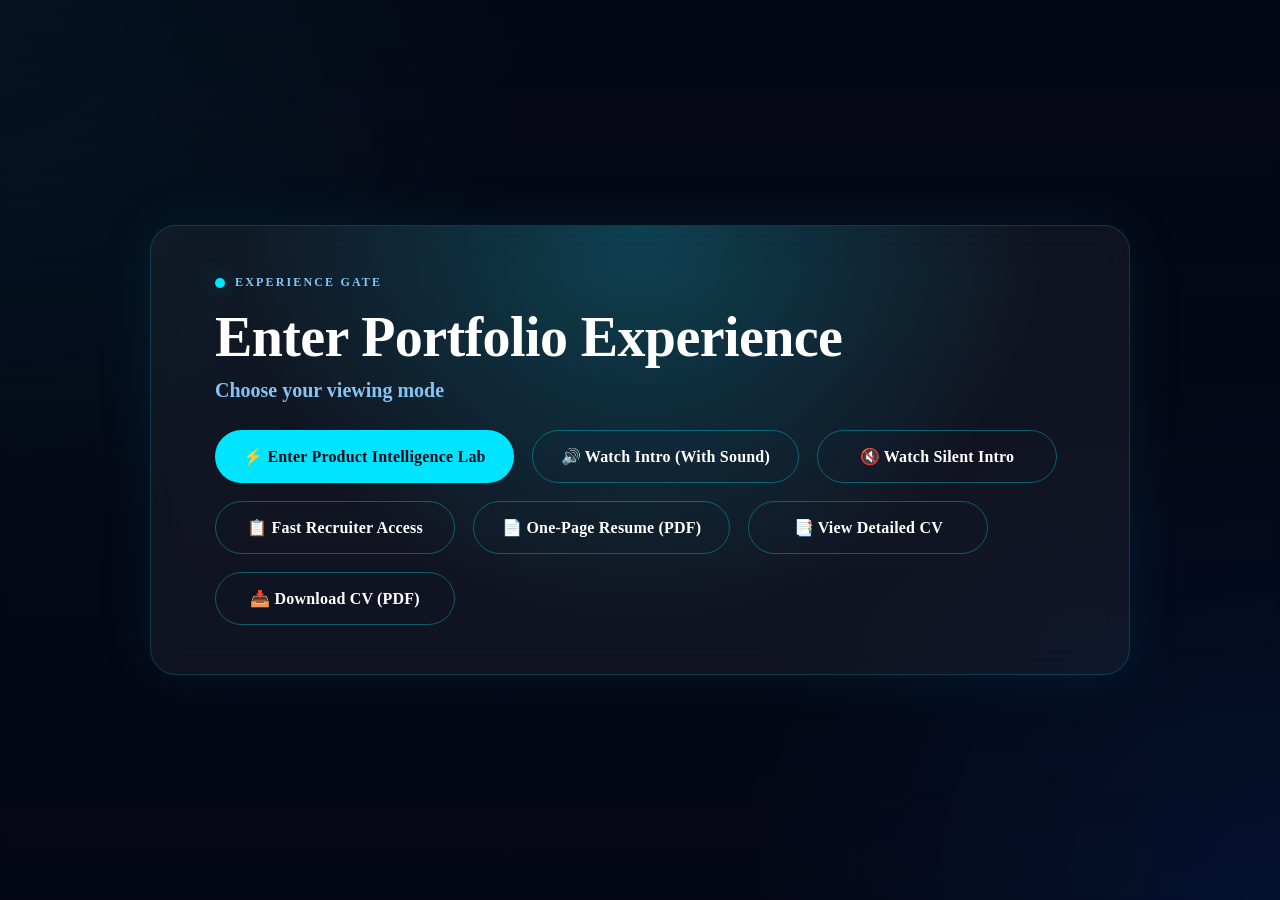
==== commit 290d1a8f: "feat: visual redesign inspired by modal.com and creative crew community, fix intro audio" ====
--- a/index.html
+++ b/index.html
@@ -192,12 +192,12 @@
 
         <div class="entry-actions">
           <a class="mode-btn mode-sound" href="portfolio.html" aria-label="Enter Product Lab">⚡ Enter Product Intelligence Lab</a>
-          <a class="mode-btn mode-silent" href="portfolio.html#lab-stations" aria-label="Explore Product Lab Stations">🔬 Explore Lab Stations</a>
+          <a class="mode-btn mode-silent" href="intro.html?sound=on" aria-label="Watch Cinematic Intro with Sound">🔊 Watch Intro (With Sound)</a>
+          <a class="mode-btn mode-silent" href="intro.html?sound=off" aria-label="Watch Silent Intro">🔇 Watch Silent Intro</a>
           <a class="mode-btn mode-silent" href="portfolio.html#contact" aria-label="Direct Recruiter Access">📋 Fast Recruiter Access</a>
           <a class="mode-btn mode-silent" href="Pragy_Mathur_Resume.pdf" target="_blank" rel="noopener noreferrer" aria-label="Download Resume PDF">📄 One-Page Resume (PDF)</a>
           <a class="mode-btn mode-silent" href="cv.html" aria-label="View Detailed CV">📑 View Detailed CV</a>
           <a class="mode-btn mode-silent" href="Pragy_Mathur_CV.pdf" target="_blank" rel="noopener noreferrer" aria-label="Download Detailed CV PDF">📥 Download CV (PDF)</a>
-          <a class="mode-btn mode-silent" href="intro.html?sound=off" aria-label="Cinematic Intro Video">▶ Watch Cinematic Intro Video</a>
         </div>
       </div>
     </section>
--- a/style.css
+++ b/style.css
@@ -5,11 +5,12 @@
 
 :root {
   --bg: #030712;
-  --bg-deep: #02040a;
-  --bg-surface: rgba(7, 13, 33, 0.75);
-  --bg-card: rgba(10, 18, 42, 0.7);
-  --border-cyan: rgba(0, 229, 255, 0.22);
-  --border-subtle: rgba(255, 255, 255, 0.08);
+  --bg-deep: #010409;
+  --bg-surface: rgba(10, 16, 31, 0.82);
+  --bg-card: rgba(13, 20, 39, 0.72);
+  --border-cyan: rgba(0, 229, 255, 0.28);
+  --border-subtle: rgba(255, 255, 255, 0.085);
+  --border-hover: rgba(0, 229, 255, 0.55);
 
   --accent-cyan: #00e5ff;
   --accent-blue: #38bdf8;
@@ -21,8 +22,8 @@
   --text-muted: #94a3b8;
   --text-sub: #cbd5e1;
 
-  --font-main: 'Poppins', sans-serif;
-  --font-mono: 'JetBrains Mono', monospace;
+  --font-main: 'Inter', 'Poppins', -apple-system, BlinkMacSystemFont, 'Segoe UI', Roboto, sans-serif;
+  --font-mono: 'JetBrains Mono', 'SF Mono', Consolas, monospace;
 }
 
 *, *::before, *::after {
@@ -34,6 +35,9 @@
 html {
   scroll-behavior: smooth;
   font-size: 16px;
+  overflow-x: hidden;
+  width: 100%;
+  max-width: 100%;
 }
 
 body.sci-fi-lab {
@@ -42,6 +46,8 @@
   font-family: var(--font-main);
   line-height: 1.65;
   overflow-x: hidden;
+  width: 100%;
+  max-width: 100%;
   position: relative;
 }
 
@@ -295,26 +301,36 @@
   justify-content: center;
   padding: 12px 24px;
   border-radius: 999px;
-  font-size: 14px;
-  font-weight: 700;
+  font-family: var(--font-main);
+  font-size: 13.5px;
+  font-weight: 600;
+  letter-spacing: -0.01em;
   text-decoration: none;
   cursor: pointer;
-  transition: all 0.25s ease;
+  transition: transform 0.2s cubic-bezier(0.16, 1, 0.3, 1), box-shadow 0.2s ease, background 0.2s ease, border-color 0.2s ease, color 0.2s ease;
   border: 1px solid transparent;
   outline: none;
   white-space: normal;
   text-align: center;
+  position: relative;
+  box-shadow: inset 0 1px 0 rgba(255, 255, 255, 0.12), 0 2px 8px rgba(0, 0, 0, 0.3);
+}
+
+.hud-btn:active {
+  transform: translateY(1px) scale(0.98);
 }
 
 .hud-btn-primary {
   background: var(--accent-cyan);
   color: #030712;
   border-color: var(--accent-cyan);
-  box-shadow: 0 0 20px rgba(0, 229, 255, 0.35);
+  box-shadow: inset 0 1px 0 rgba(255, 255, 255, 0.45), 0 0 24px rgba(0, 229, 255, 0.4);
 }
 
 .hud-btn-primary:hover {
-  box-shadow: 0 0 30px rgba(0, 229, 255, 0.6);
+  background: #38bdf8;
+  border-color: #38bdf8;
+  box-shadow: inset 0 1px 0 rgba(255, 255, 255, 0.6), 0 0 35px rgba(0, 229, 255, 0.65);
   transform: translateY(-2px);
 }
 
@@ -322,12 +338,14 @@
   background: rgba(0, 229, 255, 0.12);
   color: #ffffff;
   border-color: rgba(0, 229, 255, 0.4);
+  box-shadow: inset 0 1px 0 rgba(255, 255, 255, 0.15), 0 0 15px rgba(0, 229, 255, 0.15);
 }
 
 .hud-btn-accent:hover {
-  background: rgba(0, 229, 255, 0.25);
+  background: rgba(0, 229, 255, 0.22);
   border-color: var(--accent-cyan);
   color: var(--accent-cyan);
+  box-shadow: inset 0 1px 0 rgba(255, 255, 255, 0.3), 0 0 25px rgba(0, 229, 255, 0.35);
   transform: translateY(-2px);
 }
 
@@ -335,23 +353,26 @@
   background: rgba(255, 255, 255, 0.04);
   color: var(--text-main);
   border-color: var(--border-subtle);
+  box-shadow: inset 0 1px 0 rgba(255, 255, 255, 0.08);
 }
 
 .hud-btn-ghost:hover {
   background: rgba(255, 255, 255, 0.08);
-  border-color: var(--accent-cyan);
-  color: var(--accent-cyan);
+  border-color: rgba(0, 229, 255, 0.5);
+  color: var(--accent-cyan);
+  box-shadow: inset 0 1px 0 rgba(255, 255, 255, 0.15), 0 0 18px rgba(0, 229, 255, 0.2);
   transform: translateY(-2px);
 }
 
 /* System Console Station Map */
 .station-console-map {
-  background: rgba(7, 13, 33, 0.6);
+  background: rgba(10, 16, 31, 0.75);
   border: 1px solid var(--border-cyan);
   border-radius: 16px;
   padding: 20px 24px;
-  backdrop-filter: blur(10px);
-  -webkit-backdrop-filter: blur(10px);
+  backdrop-filter: blur(14px);
+  -webkit-backdrop-filter: blur(14px);
+  box-shadow: inset 0 1px 0 rgba(255, 255, 255, 0.08), 0 12px 36px rgba(0, 0, 0, 0.5);
 }
 
 .console-map-header {
@@ -366,6 +387,7 @@
   height: 6px;
   border-radius: 50%;
   background: var(--accent-cyan);
+  box-shadow: 0 0 8px var(--accent-cyan);
 }
 
 .console-label {
@@ -385,22 +407,27 @@
 .station-tile {
   background: rgba(255, 255, 255, 0.025);
   border: 1px solid var(--border-subtle);
-  border-radius: 10px;
-  padding: 14px;
+  border-radius: 12px;
+  padding: 16px;
   cursor: pointer;
   text-align: left;
   display: flex;
   flex-direction: column;
-  transition: all 0.25s ease;
+  transition: transform 0.2s cubic-bezier(0.16, 1, 0.3, 1), border-color 0.2s ease, box-shadow 0.2s ease, background 0.2s ease;
   outline: none;
+  box-shadow: inset 0 1px 0 rgba(255, 255, 255, 0.06);
 }
 
 .station-tile:hover,
 .station-tile:focus-visible {
   border-color: var(--accent-cyan);
-  background: rgba(0, 229, 255, 0.08);
-  box-shadow: 0 0 16px rgba(0, 229, 255, 0.2);
+  background: rgba(0, 229, 255, 0.07);
+  box-shadow: inset 0 1px 0 rgba(0, 229, 255, 0.3), 0 0 20px rgba(0, 229, 255, 0.2);
   transform: translateY(-2px);
+}
+
+.station-tile:active {
+  transform: translateY(0) scale(0.99);
 }
 
 .tile-number {
@@ -575,10 +602,20 @@
 .telemetry-card {
   background: var(--bg-card);
   border: 1px solid var(--border-subtle);
-  border-radius: 12px;
-  padding: 18px;
+  border-radius: 14px;
+  padding: 20px;
   display: flex;
   flex-direction: column;
+  backdrop-filter: blur(14px);
+  -webkit-backdrop-filter: blur(14px);
+  box-shadow: inset 0 1px 0 rgba(255, 255, 255, 0.08), 0 8px 24px rgba(0, 0, 0, 0.4);
+  transition: transform 0.2s cubic-bezier(0.16, 1, 0.3, 1), border-color 0.2s ease, box-shadow 0.2s ease;
+}
+
+.telemetry-card:hover {
+  transform: translateY(-2px);
+  border-color: rgba(0, 229, 255, 0.35);
+  box-shadow: inset 0 1px 0 rgba(0, 229, 255, 0.2), 0 12px 30px rgba(0, 0, 0, 0.5);
 }
 
 .telemetry-card-emerald { border-color: rgba(16, 185, 129, 0.3); background: rgba(16, 185, 129, 0.04); }
@@ -663,6 +700,9 @@
   border: 1px solid var(--border-cyan);
   border-radius: 16px;
   padding: 24px;
+  backdrop-filter: blur(14px);
+  -webkit-backdrop-filter: blur(14px);
+  box-shadow: inset 0 1px 0 rgba(255, 255, 255, 0.08), 0 12px 36px rgba(0, 0, 0, 0.45);
 }
 
 .control-card-title {
@@ -712,22 +752,78 @@
   width: 100%;
   padding: 10px 14px;
   border-radius: 8px;
-  background: #060b1e;
+  background: #090e1d;
   border: 1px solid var(--border-cyan);
   color: #ffffff;
   font-family: var(--font-main);
   font-size: 13.5px;
   outline: none;
+  box-shadow: inset 0 1px 0 rgba(255, 255, 255, 0.05);
+  transition: border-color 0.2s ease, box-shadow 0.2s ease;
+}
+
+.hud-select:focus {
+  border-color: var(--accent-cyan);
+  box-shadow: 0 0 12px rgba(0, 229, 255, 0.3);
 }
 
 .hud-slider {
+  -webkit-appearance: none;
+  appearance: none;
   width: 100%;
   height: 6px;
-  border-radius: 3px;
-  background: #0f1c3f;
+  border-radius: 999px;
+  background: rgba(255, 255, 255, 0.12);
   outline: none;
-  accent-color: var(--accent-cyan);
   cursor: pointer;
+  transition: background 0.2s ease;
+}
+
+.hud-slider::-webkit-slider-runnable-track {
+  height: 6px;
+  border-radius: 999px;
+  background: rgba(255, 255, 255, 0.12);
+}
+
+.hud-slider::-webkit-slider-thumb {
+  -webkit-appearance: none;
+  appearance: none;
+  width: 18px;
+  height: 18px;
+  margin-top: -6px;
+  border-radius: 50%;
+  background: var(--accent-cyan);
+  cursor: pointer;
+  box-shadow: 0 0 12px var(--accent-cyan), inset 0 0 4px #ffffff;
+  border: 2px solid #030712;
+  transition: transform 0.15s ease, box-shadow 0.15s ease;
+}
+
+.hud-slider::-webkit-slider-thumb:hover {
+  transform: scale(1.25);
+  box-shadow: 0 0 20px var(--accent-cyan), inset 0 0 6px #ffffff;
+}
+
+.hud-slider::-moz-range-track {
+  height: 6px;
+  border-radius: 999px;
+  background: rgba(255, 255, 255, 0.12);
+}
+
+.hud-slider::-moz-range-thumb {
+  width: 18px;
+  height: 18px;
+  border-radius: 50%;
+  background: var(--accent-cyan);
+  cursor: pointer;
+  box-shadow: 0 0 12px var(--accent-cyan), inset 0 0 4px #ffffff;
+  border: 2px solid #030712;
+  transition: transform 0.15s ease, box-shadow 0.15s ease;
+}
+
+.hud-slider::-moz-range-thumb:hover {
+  transform: scale(1.25);
+  box-shadow: 0 0 20px var(--accent-cyan), inset 0 0 6px #ffffff;
 }
 
 .critical-rule-banner {
@@ -766,6 +862,9 @@
   padding: 28px;
   display: flex;
   flex-direction: column;
+  backdrop-filter: blur(14px);
+  -webkit-backdrop-filter: blur(14px);
+  box-shadow: inset 0 1px 0 rgba(255, 255, 255, 0.08), 0 12px 36px rgba(0, 0, 0, 0.45);
 }
 
 .inspector-header {
@@ -844,11 +943,13 @@
 /* UNIVERSAL PRODUCT REASONING LAYER                         */
 /* ========================================================= */
 .reasoning-drawer-card {
-  background: rgba(7, 13, 33, 0.85);
+  background: rgba(10, 16, 31, 0.85);
   border: 1px solid var(--border-cyan);
   border-radius: 16px;
   padding: 28px 32px;
-  box-shadow: 0 16px 40px rgba(0, 0, 0, 0.4);
+  backdrop-filter: blur(14px);
+  -webkit-backdrop-filter: blur(14px);
+  box-shadow: inset 0 1px 0 rgba(255, 255, 255, 0.08), 0 16px 40px rgba(0, 0, 0, 0.45);
 }
 
 .reasoning-header {
@@ -1040,6 +1141,9 @@
   display: flex;
   flex-direction: column;
   height: 100%;
+  backdrop-filter: blur(14px);
+  -webkit-backdrop-filter: blur(14px);
+  box-shadow: inset 0 1px 0 rgba(255, 255, 255, 0.08), 0 12px 36px rgba(0, 0, 0, 0.45);
 }
 
 .score-card-eyebrow {
@@ -1177,6 +1281,16 @@
   display: flex;
   flex-direction: column;
   position: relative;
+  backdrop-filter: blur(14px);
+  -webkit-backdrop-filter: blur(14px);
+  box-shadow: inset 0 1px 0 rgba(255, 255, 255, 0.08), 0 12px 36px rgba(0, 0, 0, 0.45);
+  transition: transform 0.25s cubic-bezier(0.16, 1, 0.3, 1), box-shadow 0.25s ease, border-color 0.25s ease;
+}
+
+.strategy-initiative-card:hover {
+  transform: translateY(-2px);
+  border-color: rgba(0, 229, 255, 0.5);
+  box-shadow: inset 0 1px 0 rgba(0, 229, 255, 0.2), 0 16px 40px rgba(0, 0, 0, 0.55);
 }
 
 .strategy-card-header {
@@ -1314,13 +1428,16 @@
   border-radius: 18px;
   padding: 30px;
   position: relative;
-  transition: transform 0.25s ease, border-color 0.25s ease, box-shadow 0.25s ease;
+  backdrop-filter: blur(14px);
+  -webkit-backdrop-filter: blur(14px);
+  box-shadow: inset 0 1px 0 rgba(255, 255, 255, 0.08), 0 12px 36px rgba(0, 0, 0, 0.45);
+  transition: transform 0.25s cubic-bezier(0.16, 1, 0.3, 1), border-color 0.25s ease, box-shadow 0.25s ease;
 }
 
 .project-card:hover {
   transform: translateY(-4px);
   border-color: var(--border-cyan);
-  box-shadow: 0 16px 40px rgba(0, 229, 255, 0.1);
+  box-shadow: inset 0 1px 0 rgba(0, 229, 255, 0.2), 0 20px 48px rgba(0, 229, 255, 0.15);
 }
 
 .project-title {
@@ -1458,12 +1575,16 @@
   border: 1px solid var(--border-subtle);
   border-radius: 14px;
   padding: 24px;
-  transition: transform 0.2s ease;
+  backdrop-filter: blur(14px);
+  -webkit-backdrop-filter: blur(14px);
+  box-shadow: inset 0 1px 0 rgba(255, 255, 255, 0.08), 0 12px 36px rgba(0, 0, 0, 0.45);
+  transition: transform 0.25s cubic-bezier(0.16, 1, 0.3, 1), border-color 0.25s ease, box-shadow 0.25s ease;
 }
 
 .about-card:hover {
   transform: translateY(-3px);
   border-color: var(--border-cyan);
+  box-shadow: inset 0 1px 0 rgba(0, 229, 255, 0.2), 0 16px 40px rgba(0, 229, 255, 0.12);
 }
 
 .about-emoji { font-size: 24px; margin-bottom: 10px; }
@@ -1823,6 +1944,71 @@
 .reveal.is-visible {
   opacity: 1;
   transform: translateY(0);
+}
+
+/* ========================================================= */
+/* CREATIVE CREW COMMUNITY & MODAL: TACTILE ILLUMINATION     */
+/* ========================================================= */
+.station-tile,
+.telemetry-card,
+.control-card,
+.telemetry-inspector-card,
+.reasoning-drawer-card,
+.score-gauge-card,
+.strategy-initiative-card,
+.project-card,
+.about-card,
+.station-console-map {
+  position: relative;
+  isolation: isolate;
+}
+
+.station-tile::before,
+.telemetry-card::before,
+.control-card::before,
+.telemetry-inspector-card::before,
+.reasoning-drawer-card::before,
+.score-gauge-card::before,
+.strategy-initiative-card::before,
+.project-card::before,
+.about-card::before,
+.station-console-map::before {
+  content: '';
+  position: absolute;
+  inset: 0;
+  border-radius: inherit;
+  background: radial-gradient(420px circle at var(--mouse-x, 50%) var(--mouse-y, 50%), rgba(0, 229, 255, 0.075), transparent 65%);
+  pointer-events: none;
+  z-index: 1;
+  opacity: 0;
+  transition: opacity 0.35s ease;
+}
+
+.station-tile:hover::before,
+.telemetry-card:hover::before,
+.control-card:hover::before,
+.telemetry-inspector-card:hover::before,
+.reasoning-drawer-card:hover::before,
+.score-gauge-card:hover::before,
+.strategy-initiative-card:hover::before,
+.project-card:hover::before,
+.about-card:hover::before,
+.station-console-map:hover::before {
+  opacity: 1;
+}
+
+.station-tile > *,
+.telemetry-card > *,
+.control-card > *,
+.telemetry-inspector-card > *,
+.reasoning-drawer-card > *,
+.score-gauge-card > *,
+.strategy-initiative-card > *,
+.project-card > *,
+.about-card > *,
+.station-console-map > * {
+  position: relative;
+  z-index: 2;
 }
 
 /* ========================================================= */
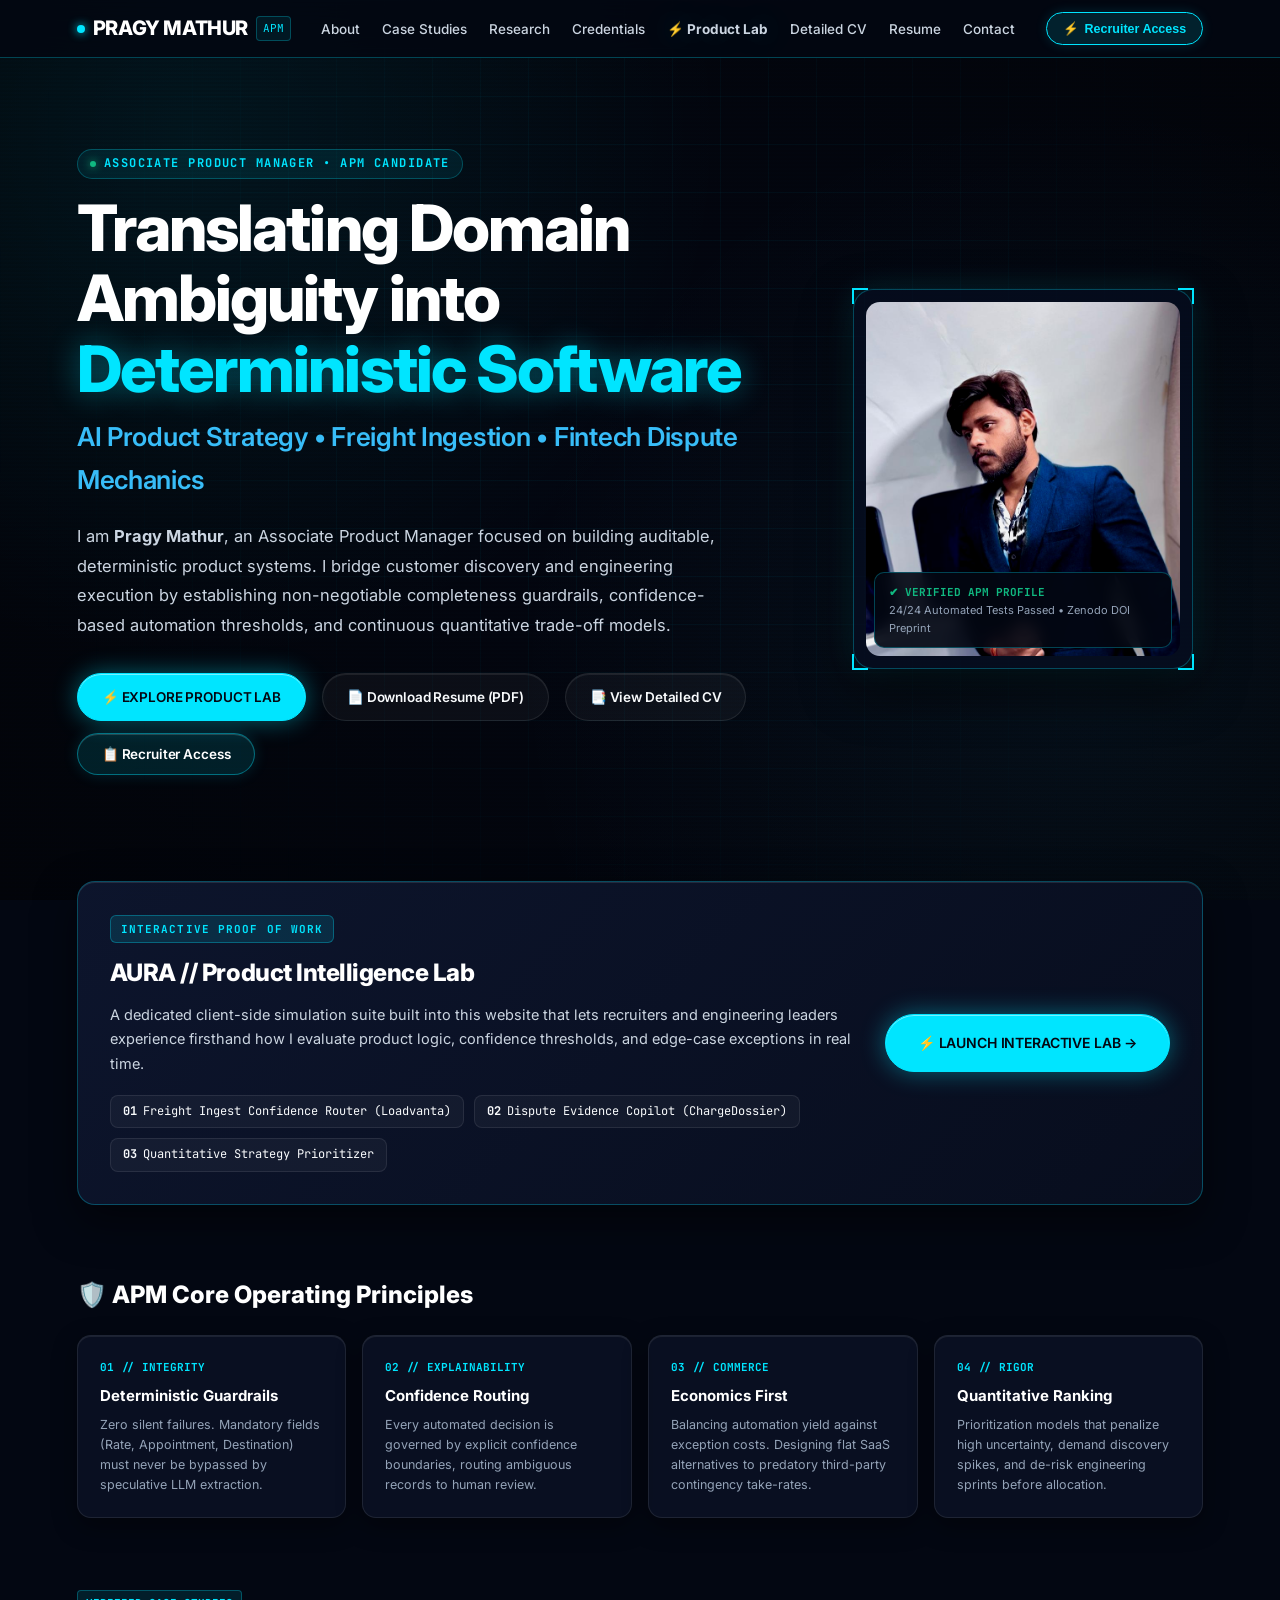
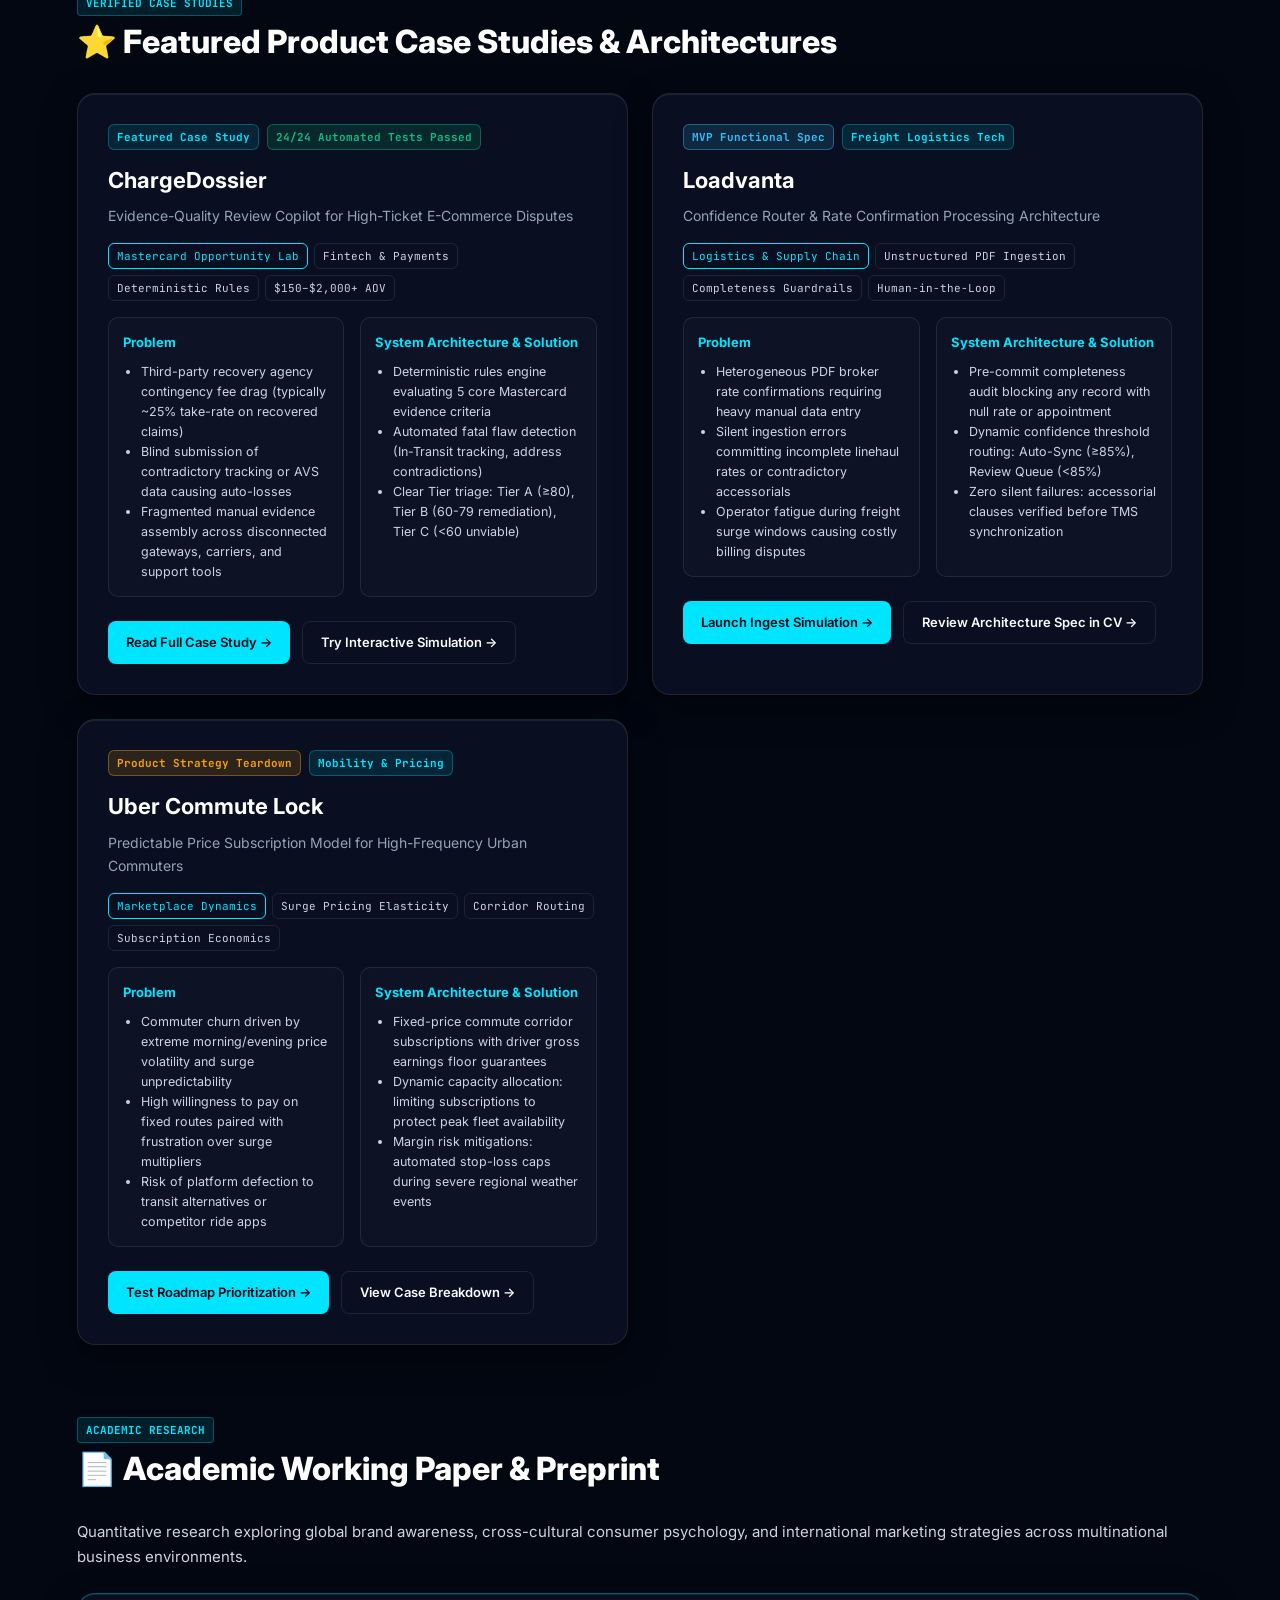
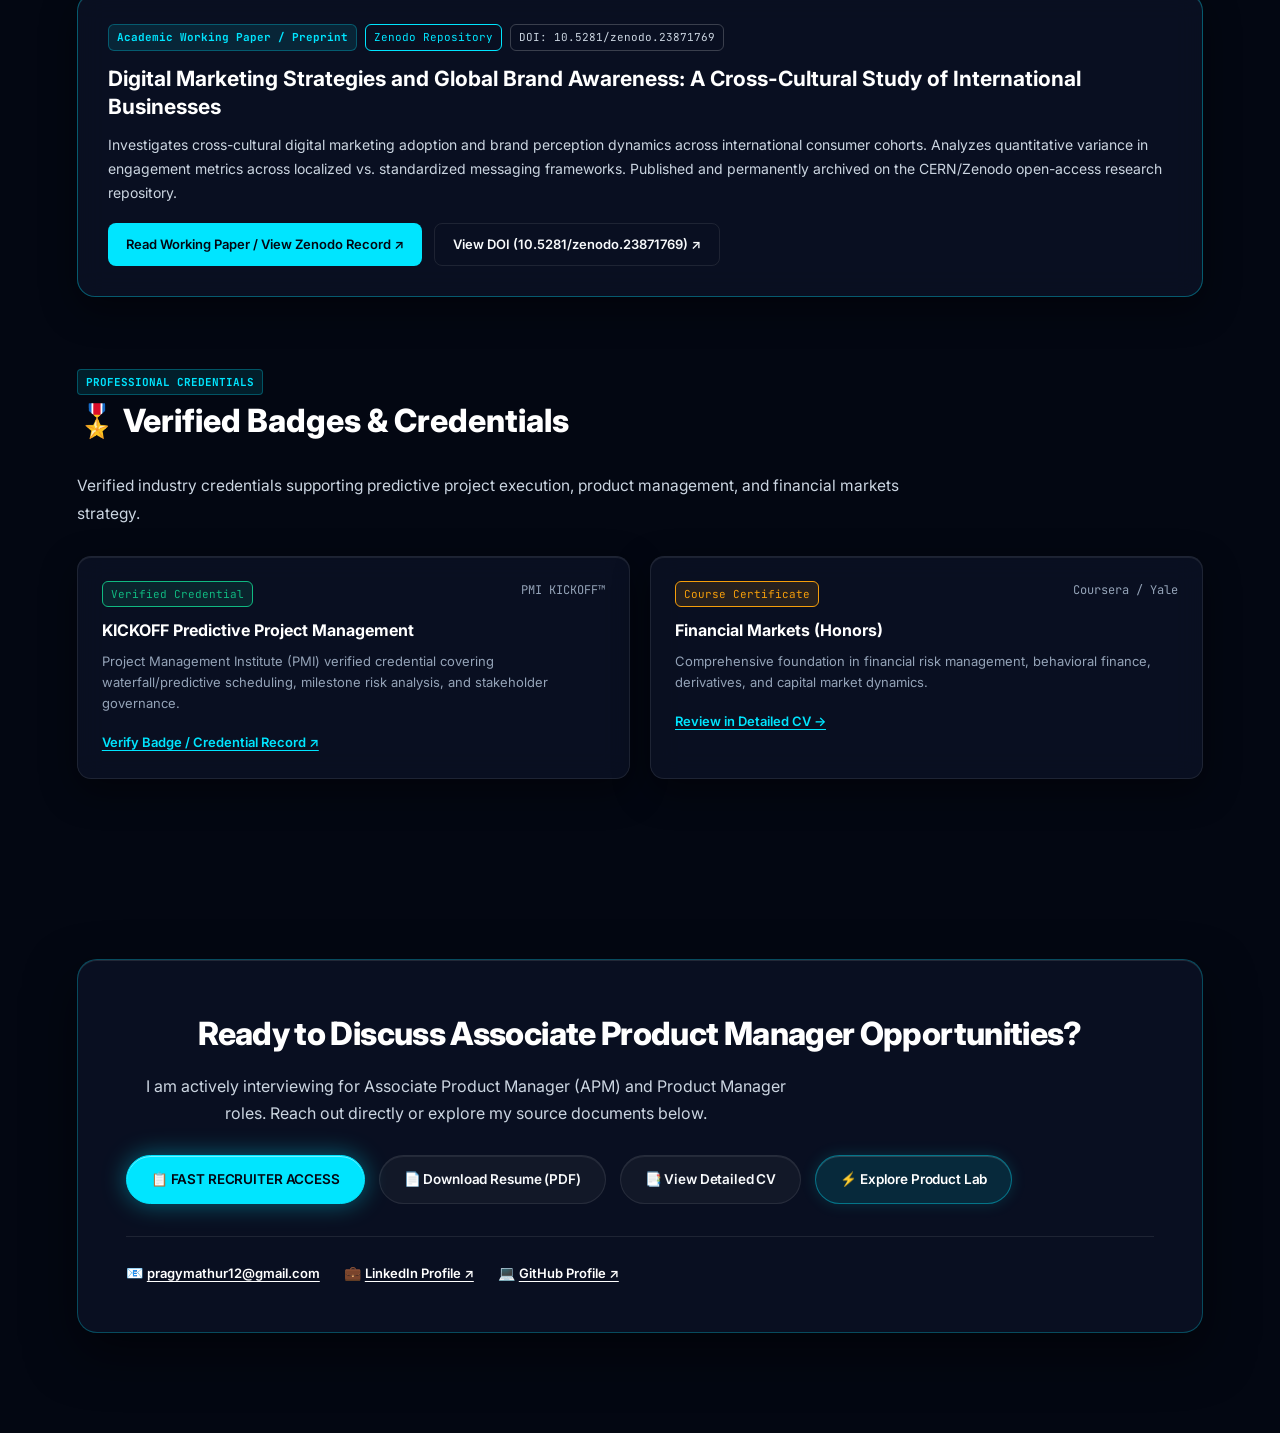
==== commit 845b76c5: "feat: separate professional main homepage on index.html and preserve interactive product lab on port" ====
--- a/index.html
+++ b/index.html
@@ -1,222 +1,689 @@
 <!DOCTYPE html>
 <html lang="en">
 <head>
-  <meta charset="UTF-8" />
-  <meta name="viewport" content="width=device-width, initial-scale=1.0" />
-  <title>Enter Portfolio Experience</title>
-  <link rel="stylesheet" href="style.css" />
-  <link href="https://fonts.googleapis.com/css2?family=Poppins:wght@300;400;600;700&display=swap" rel="stylesheet">
+  <meta charset="UTF-8">
+  <meta name="viewport" content="width=device-width, initial-scale=1.0">
+  <title>Pragy Mathur | Associate Product Manager</title>
+  <meta name="description" content="Portfolio of Pragy Mathur — Associate Product Manager specializing in AI Product Strategy, Freight Ingestion, and Fintech Dispute Mechanics.">
+  <link rel="stylesheet" href="style.css">
+  <link href="https://fonts.googleapis.com/css2?family=Inter:wght@300;400;500;600;700;800&family=Poppins:wght@400;600;700;800&family=JetBrains+Mono:wght@400;500;600;700&display=swap" rel="stylesheet">
   <style>
-    :root{
-      --bg:#050816;
-      --accent:#00e5ff;
-      --text:rgba(255,255,255,.92);
-      --sub:rgba(139,207,255,.95);
-    }
-
-    html,body{height:100%;}
-
-    body{
-      margin:0;
-      background:var(--bg);
-      color:var(--text);
-      overflow:hidden;
-    }
-
-    .entry-bg{
-      position:fixed;
-      inset:0;
-      z-index:-2;
-      background:
-        radial-gradient(circle at top left,#00f7ff22,transparent 35%),
-        radial-gradient(circle at bottom right,#0066ff22,transparent 35%),
-        var(--bg);
-    }
-
-    .entry-scrim{
-      position:fixed;
-      inset:0;
-      z-index:-1;
-      background:linear-gradient(180deg, rgba(5,8,22,.65), rgba(5,8,22,.15));
-      backdrop-filter: blur(2px);
-      -webkit-backdrop-filter: blur(2px);
-    }
-
-    .entry-wrap{
-      min-height:100vh;
-      display:flex;
-      align-items:center;
-      justify-content:center;
-      padding:4vh 4vw;
-    }
-
-    .entry-card{
-      width:min(980px, 100%);
-      padding:5.5vh 5vw;
-      border-radius:26px;
-      background:rgba(255,255,255,.05);
-      border:1px solid rgba(0,229,255,.18);
-      box-shadow:0 0 60px rgba(0,229,255,.08);
-      backdrop-filter: blur(16px);
-      -webkit-backdrop-filter: blur(16px);
-      position:relative;
-      overflow:hidden;
-    }
-
-    .entry-card::before{
-      content:"";
-      position:absolute;
-      inset:-2px;
-      background:radial-gradient(900px circle at var(--mx, 50%) var(--my, 0%), rgba(0,229,255,.26), transparent 45%);
-      opacity:.85;
-      pointer-events:none;
-    }
-
-    .entry-inner{position:relative; z-index:1;}
-
-    .entry-kicker{
-      display:flex;
-      align-items:center;
-      gap:10px;
-      color:rgba(139,207,255,.95);
-      font-weight:700;
-      letter-spacing:.18em;
-      text-transform:uppercase;
-      font-size:12px;
-      margin-bottom:18px;
-    }
-
-    .entry-kicker .dot{
-      width:10px;
-      height:10px;
-      border-radius:50%;
-      background:var(--accent);
-      box-shadow:0 0 22px rgba(0,229,255,.35);
-    }
-
-    .entry-title{
-      margin:0;
-      font-size:clamp(34px, 5vw, 56px);
-      line-height:1.05;
-      letter-spacing:-.6px;
-      font-weight:900;
-      color:white;
-    }
-
-    .entry-subtitle{
-      margin:12px 0 28px;
-      font-size:clamp(16px, 2.1vw, 20px);
-      color:var(--sub);
-      font-weight:600;
-    }
-
-    .entry-actions{
-      display:flex;
-      gap:18px;
-      flex-wrap:wrap;
-    }
-
-    .mode-btn{
-      appearance:none;
-      border:none;
-      cursor:pointer;
-      text-decoration:none;
-      display:inline-flex;
-      align-items:center;
-      justify-content:center;
-      padding:16px 28px;
-      border-radius:999px;
-      font-weight:900;
-      letter-spacing:.2px;
-      transition: transform .2s ease, box-shadow .25s ease, background-color .25s ease, color .25s ease, border-color .25s ease;
-      position:relative;
-      outline:none;
-      user-select:none;
-      min-width:240px;
-    }
-
-    .mode-btn::after{
-      content:"";
-      position:absolute;
-      inset:0;
-      border-radius:inherit;
-      background:linear-gradient(120deg, transparent 0%, rgba(0,229,255,.25) 40%, rgba(0,229,255,.58) 60%, transparent 100%);
-      opacity:0;
-      transform:translateX(-10px);
-      transition:opacity .25s ease, transform .45s ease;
-      pointer-events:none;
-    }
-
-    .mode-btn:hover{transform:translateY(-2px) scale(1.02);}
-    .mode-btn:hover::after{opacity:1; transform:translateX(10px);}
-    .mode-btn:focus-visible{box-shadow:0 0 0 4px rgba(0,229,255,.22), 0 0 35px rgba(0,229,255,.35);}
-
-    .mode-sound{
-      background:var(--accent);
-      color:#050816;
-    }
-    .mode-sound:hover{box-shadow:0 0 55px rgba(0,229,255,.35);}
-
-    .mode-silent{
-      background:transparent;
-      color:white;
-      border:1px solid rgba(0,229,255,.35);
-    }
-    .mode-silent:hover{
-      background:rgba(0,229,255,.14);
-      border-color:rgba(0,229,255,.7);
-      box-shadow:0 0 55px rgba(0,229,255,.25);
-    }
-
-    @media (max-width: 520px){
-      .entry-card{padding:5vh 4vw; border-radius:20px;}
-      .mode-btn{min-width:0; width:100%;}
-    }
-
-    @media (prefers-reduced-motion: reduce){
-      .mode-btn{transition:none;}
-      .mode-btn::after{transition:none;}
+    /* Homepage Specific Layout & Showcase Styles */
+    .hero-main {
+      padding: 90px 6% 70px;
+      min-height: 80vh;
+      display: flex;
+      align-items: center;
+      position: relative;
+    }
+    .hero-container {
+      display: flex;
+      justify-content: space-between;
+      align-items: center;
+      gap: 56px;
+      width: 100%;
+      max-width: 1300px;
+      margin: 0 auto;
+    }
+    .hero-content {
+      flex: 1 1 62%;
+    }
+    .hero-portrait {
+      flex: 0 0 360px;
+      display: flex;
+      justify-content: center;
+    }
+    .hero-kicker {
+      display: inline-flex;
+      align-items: center;
+      gap: 8px;
+      font-family: var(--font-mono);
+      font-size: 12px;
+      font-weight: 700;
+      letter-spacing: 0.12em;
+      color: var(--accent-cyan);
+      text-transform: uppercase;
+      margin-bottom: 14px;
+      background: rgba(0, 229, 255, 0.08);
+      border: 1px solid rgba(0, 229, 255, 0.25);
+      padding: 4px 12px;
+      border-radius: 999px;
+    }
+    .hero-title {
+      font-size: clamp(38px, 5.2vw, 64px);
+      font-weight: 800;
+      line-height: 1.1;
+      letter-spacing: -0.03em;
+      color: #ffffff;
+      margin-bottom: 12px;
+    }
+    .hero-role {
+      font-size: clamp(20px, 2.4vw, 26px);
+      font-weight: 600;
+      color: var(--accent-blue);
+      margin-bottom: 20px;
+      letter-spacing: -0.01em;
+    }
+    .hero-bio {
+      font-size: 16.5px;
+      line-height: 1.8;
+      color: var(--text-sub);
+      max-width: 660px;
+      margin-bottom: 32px;
+    }
+    .hero-actions {
+      display: flex;
+      flex-wrap: wrap;
+      align-items: center;
+      gap: 12px 16px;
+      margin-bottom: 36px;
+    }
+    .lab-feature-banner {
+      background: linear-gradient(135deg, rgba(14, 23, 48, 0.9) 0%, rgba(8, 14, 30, 0.95) 100%);
+      border: 1px solid var(--border-cyan);
+      border-radius: 18px;
+      padding: 32px;
+      margin-bottom: 70px;
+      box-shadow: inset 0 1px 0 rgba(255, 255, 255, 0.1), 0 16px 40px rgba(0, 0, 0, 0.5);
+      display: flex;
+      justify-content: space-between;
+      align-items: center;
+      gap: 32px;
+      flex-wrap: wrap;
+    }
+    .lab-feature-content {
+      flex: 1 1 540px;
+    }
+    .lab-feature-tag {
+      font-family: var(--font-mono);
+      font-size: 11px;
+      font-weight: 700;
+      letter-spacing: 0.1em;
+      color: var(--accent-cyan);
+      background: rgba(0, 229, 255, 0.12);
+      border: 1px solid rgba(0, 229, 255, 0.3);
+      padding: 4px 10px;
+      border-radius: 6px;
+      display: inline-block;
+      margin-bottom: 10px;
+    }
+    .lab-feature-title {
+      font-size: 24px;
+      font-weight: 800;
+      color: #ffffff;
+      margin-bottom: 10px;
+      letter-spacing: -0.02em;
+    }
+    .lab-feature-desc {
+      font-size: 14.5px;
+      line-height: 1.7;
+      color: var(--text-sub);
+      margin-bottom: 18px;
+    }
+    .lab-feature-stations-list {
+      display: flex;
+      flex-wrap: wrap;
+      gap: 10px;
+    }
+    .lab-feature-chip {
+      font-family: var(--font-mono);
+      font-size: 12px;
+      color: var(--text-main);
+      background: rgba(255, 255, 255, 0.04);
+      border: 1px solid var(--border-subtle);
+      padding: 6px 12px;
+      border-radius: 8px;
+      display: inline-flex;
+      align-items: center;
+      gap: 6px;
+    }
+    .principles-grid {
+      display: grid;
+      grid-template-columns: repeat(4, 1fr);
+      gap: 16px;
+      margin-bottom: 70px;
+    }
+    .principle-card {
+      background: var(--bg-card);
+      border: 1px solid var(--border-subtle);
+      border-radius: 14px;
+      padding: 22px;
+      box-shadow: inset 0 1px 0 rgba(255, 255, 255, 0.08), 0 8px 24px rgba(0, 0, 0, 0.4);
+      transition: transform 0.2s cubic-bezier(0.16, 1, 0.3, 1), border-color 0.2s ease;
+    }
+    .principle-card:hover {
+      transform: translateY(-2px);
+      border-color: var(--accent-cyan);
+    }
+    .principle-num {
+      font-family: var(--font-mono);
+      font-size: 11px;
+      font-weight: 700;
+      color: var(--accent-cyan);
+      margin-bottom: 8px;
+      display: block;
+    }
+    .principle-title {
+      font-size: 15px;
+      font-weight: 700;
+      color: #ffffff;
+      margin-bottom: 6px;
+    }
+    .principle-desc {
+      font-size: 12.5px;
+      line-height: 1.6;
+      color: var(--text-muted);
+    }
+    @media (max-width: 900px) {
+      .hero-container { flex-direction: column-reverse; align-items: flex-start; }
+      .hero-portrait { width: 100%; justify-content: flex-start; }
+      .principles-grid { grid-template-columns: repeat(2, 1fr); }
+    }
+    @media (max-width: 600px) {
+      .hero-main { padding: 50px 5% 40px; }
+      .principles-grid { grid-template-columns: 1fr; }
+      .lab-feature-banner { padding: 24px; }
+      .hero-actions { flex-direction: column; width: 100%; align-items: stretch; }
+      .hero-actions .hud-btn { width: 100%; }
     }
   </style>
 </head>
-<body>
-  <div class="entry-bg" aria-hidden="true"></div>
-  <div class="entry-scrim" aria-hidden="true"></div>
-
-  <main class="entry-wrap">
-    <section class="entry-card" aria-label="Portfolio entry gate">
-      <div class="entry-inner">
-        <div class="entry-kicker"><span class="dot" aria-hidden="true"></span> Experience Gate</div>
-        <h1 class="entry-title">Enter Portfolio Experience</h1>
-        <p class="entry-subtitle">Choose your viewing mode</p>
-
-        <div class="entry-actions">
-          <a class="mode-btn mode-sound" href="portfolio.html" aria-label="Enter Product Lab">⚡ Enter Product Intelligence Lab</a>
-          <a class="mode-btn mode-silent" href="intro.html?sound=on" aria-label="Watch Cinematic Intro with Sound">🔊 Watch Intro (With Sound)</a>
-          <a class="mode-btn mode-silent" href="intro.html?sound=off" aria-label="Watch Silent Intro">🔇 Watch Silent Intro</a>
-          <a class="mode-btn mode-silent" href="portfolio.html#contact" aria-label="Direct Recruiter Access">📋 Fast Recruiter Access</a>
-          <a class="mode-btn mode-silent" href="Pragy_Mathur_Resume.pdf" target="_blank" rel="noopener noreferrer" aria-label="Download Resume PDF">📄 One-Page Resume (PDF)</a>
-          <a class="mode-btn mode-silent" href="cv.html" aria-label="View Detailed CV">📑 View Detailed CV</a>
-          <a class="mode-btn mode-silent" href="Pragy_Mathur_CV.pdf" target="_blank" rel="noopener noreferrer" aria-label="Download Detailed CV PDF">📥 Download CV (PDF)</a>
-        </div>
-      </div>
-    </section>
-  </main>
-
-  <script>
-    (function(){
-      const card = document.querySelector('.entry-card');
-      if(!card) return;
-      card.addEventListener('pointermove', (e) => {
-        const r = card.getBoundingClientRect();
-        const x = ((e.clientX - r.left) / r.width) * 100;
-        const y = ((e.clientY - r.top) / r.height) * 100;
-        card.style.setProperty('--mx', x + '%');
-        card.style.setProperty('--my', y + '%');
-      });
-    })();
-  </script>
+
+<body class="sci-fi-lab">
+
+<!-- Ambient Background & Tactical Grid Overlay -->
+<div class="ambient-lab-bg" aria-hidden="true">
+  <div class="hud-grid-matrix"></div>
+  <div class="hud-scanlines"></div>
+</div>
+
+<!-- ========================================================= -->
+<!-- PROFESSIONAL HEADER NAVIGATION                            -->
+<!-- ========================================================= -->
+<header class="hud-header">
+  <nav class="hud-nav" aria-label="Main Navigation">
+    <a href="index.html" class="hud-brand" style="text-decoration: none;">
+      <span class="hud-logo-dot" aria-hidden="true"></span>
+      <span class="hud-logo-text">PRAGY MATHUR</span>
+      <span class="hud-facility-tag">APM</span>
+    </a>
+
+    <ul class="hud-nav-links">
+      <li><a href="#about">About</a></li>
+      <li><a href="#projects">Case Studies</a></li>
+      <li><a href="#research">Research</a></li>
+      <li><a href="#credentials">Credentials</a></li>
+      <li><a href="./portfolio.html" class="cyan-glow" style="font-weight: 700;">⚡ Product Lab</a></li>
+      <li><a href="./cv.html">Detailed CV</a></li>
+      <li><a href="./Pragy_Mathur_Resume.pdf" download="Pragy_Mathur_Resume.pdf">Resume</a></li>
+      <li><a href="#contact">Contact</a></li>
+    </ul>
+
+    <div class="hud-nav-cta">
+      <button type="button" class="hud-recruiter-btn" data-open-recruiter-modal aria-haspopup="dialog">
+        <span class="btn-flash-icon">⚡</span>
+        <span>Recruiter Access</span>
+      </button>
+    </div>
+  </nav>
+</header>
+
+<!-- ========================================================= -->
+<!-- HERO SECTION                                              -->
+<!-- ========================================================= -->
+<section id="about" class="hero-main" aria-label="Professional Profile Introduction">
+  <div class="hero-container">
+    <div class="hero-content">
+      <div class="hero-kicker reveal" style="--d: 40ms">
+        <span class="live-beacon" aria-hidden="true"></span>
+        <span>ASSOCIATE PRODUCT MANAGER &bull; APM CANDIDATE</span>
+      </div>
+
+      <h1 class="hero-title reveal" style="--d: 80ms">
+        Translating Domain Ambiguity into <span class="cyan-glow">Deterministic Software</span>
+      </h1>
+
+      <h2 class="hero-role reveal" style="--d: 120ms">
+        AI Product Strategy &bull; Freight Ingestion &bull; Fintech Dispute Mechanics
+      </h2>
+
+      <p class="hero-bio reveal" style="--d: 160ms">
+        I am <strong>Pragy Mathur</strong>, an Associate Product Manager focused on building auditable, deterministic product systems. I bridge customer discovery and engineering execution by establishing non-negotiable completeness guardrails, confidence-based automation thresholds, and continuous quantitative trade-off models.
+      </p>
+
+      <!-- Action Buttons System (Zero Overlap Guaranteed) -->
+      <div class="hero-actions reveal" style="--d: 200ms">
+        <a href="./portfolio.html" class="hud-btn hud-btn-primary" aria-label="Explore Interactive Product Lab">
+          <span>⚡ EXPLORE PRODUCT LAB</span>
+        </a>
+        <a href="./Pragy_Mathur_Resume.pdf" download="Pragy_Mathur_Resume.pdf" class="hud-btn hud-btn-ghost" aria-label="Download Resume PDF">
+          <span>📄 Download Resume (PDF)</span>
+        </a>
+        <a href="./cv.html" class="hud-btn hud-btn-ghost" aria-label="View Detailed CV">
+          <span>📑 View Detailed CV</span>
+        </a>
+        <button type="button" class="hud-btn hud-btn-accent" data-open-recruiter-modal aria-label="Open Fast Recruiter Access">
+          <span>📋 Recruiter Access</span>
+        </button>
+      </div>
+    </div>
+
+    <div class="hero-portrait reveal" style="--d: 240ms">
+      <div class="profile-hud-frame">
+        <div class="frame-corner corner-tl"></div>
+        <div class="frame-corner corner-tr"></div>
+        <div class="frame-corner corner-bl"></div>
+        <div class="frame-corner corner-br"></div>
+        <img src="images/profile.jpg.jpeg" alt="Pragy Mathur — Associate Product Manager" class="profile-hud-img">
+        <div class="profile-badge-overlay">
+          <span class="verified-indicator">✔ VERIFIED APM PROFILE</span>
+          <span class="verified-sub">24/24 Automated Tests Passed &bull; Zenodo DOI Preprint</span>
+        </div>
+      </div>
+    </div>
+  </div>
+</section>
+
+<!-- ========================================================= -->
+<!-- MAIN CONTENT CONTAINER                                    -->
+<!-- ========================================================= -->
+<main class="projects-inner" style="max-width: 1300px; margin: 0 auto; padding: 0 6%;">
+
+  <!-- ======================================================= -->
+  <!-- DEDICATED PROOF-OF-WORK SHOWCASE: PRODUCT INTELLIGENCE LAB -->
+  <!-- ======================================================= -->
+  <section class="lab-feature-banner reveal" style="--d: 60ms" aria-label="Product Intelligence Lab Showcase">
+    <div class="lab-feature-content">
+      <span class="lab-feature-tag">INTERACTIVE PROOF OF WORK</span>
+      <h3 class="lab-feature-title">AURA // Product Intelligence Lab</h3>
+      <p class="lab-feature-desc">
+        A dedicated client-side simulation suite built into this website that lets recruiters and engineering leaders experience firsthand how I evaluate product logic, confidence thresholds, and edge-case exceptions in real time.
+      </p>
+      <div class="lab-feature-stations-list">
+        <span class="lab-feature-chip"><strong>01</strong> Freight Ingest Confidence Router (Loadvanta)</span>
+        <span class="lab-feature-chip"><strong>02</strong> Dispute Evidence Copilot (ChargeDossier)</span>
+        <span class="lab-feature-chip"><strong>03</strong> Quantitative Strategy Prioritizer</span>
+      </div>
+    </div>
+    <div>
+      <a href="./portfolio.html" class="hud-btn hud-btn-primary" style="padding: 16px 32px; font-size: 14px;">
+        <span>⚡ LAUNCH INTERACTIVE LAB &rarr;</span>
+      </a>
+    </div>
+  </section>
+
+  <!-- ======================================================= -->
+  <!-- PRODUCT OPERATING PRINCIPLES (MODAL / CREATIVE CREW)    -->
+  <!-- ======================================================= -->
+  <section class="reveal" style="--d: 80ms; margin-bottom: 70px;" aria-label="Core Operating Principles">
+    <h3 class="section-title" style="font-size: 24px; margin-bottom: 20px;">🛡️ APM Core Operating Principles</h3>
+    <div class="principles-grid">
+      <div class="principle-card">
+        <span class="principle-num">01 // INTEGRITY</span>
+        <h4 class="principle-title">Deterministic Guardrails</h4>
+        <p class="principle-desc">Zero silent failures. Mandatory fields (Rate, Appointment, Destination) must never be bypassed by speculative LLM extraction.</p>
+      </div>
+
+      <div class="principle-card">
+        <span class="principle-num">02 // EXPLAINABILITY</span>
+        <h4 class="principle-title">Confidence Routing</h4>
+        <p class="principle-desc">Every automated decision is governed by explicit confidence boundaries, routing ambiguous records to human review.</p>
+      </div>
+
+      <div class="principle-card">
+        <span class="principle-num">03 // COMMERCE</span>
+        <h4 class="principle-title">Economics First</h4>
+        <p class="principle-desc">Balancing automation yield against exception costs. Designing flat SaaS alternatives to predatory third-party contingency take-rates.</p>
+      </div>
+
+      <div class="principle-card">
+        <span class="principle-num">04 // RIGOR</span>
+        <h4 class="principle-title">Quantitative Ranking</h4>
+        <p class="principle-desc">Prioritization models that penalize high uncertainty, demand discovery spikes, and de-risk engineering sprints before allocation.</p>
+      </div>
+    </div>
+  </section>
+
+  <!-- ======================================================= -->
+  <!-- SELECTED PROJECTS & CASE STUDIES                        -->
+  <!-- ======================================================= -->
+  <section id="projects" class="projects-section" aria-label="Featured Product Case Studies">
+    <div class="section-title-wrap reveal" style="--d: 60ms; margin-bottom: 24px;">
+      <span class="hud-tag tag-cyan">VERIFIED CASE STUDIES</span>
+      <h2 class="section-title">⭐ Featured Product Case Studies &amp; Architectures</h2>
+    </div>
+
+    <div class="projects-grid">
+
+      <!-- Case 1: ChargeDossier -->
+      <article class="project-card reveal" style="--d: 90ms">
+        <div style="display: flex; gap: 8px; flex-wrap: wrap; margin-bottom: 12px;">
+          <span class="featured-badge" style="margin-bottom: 0;">Featured Case Study</span>
+          <span class="featured-badge" style="margin-bottom: 0; background: rgba(16, 185, 129, 0.15); border: 1px solid rgba(16, 185, 129, 0.4); color: #10b981;">24/24 Automated Tests Passed</span>
+        </div>
+        <h3 class="project-title">ChargeDossier</h3>
+        <p class="project-subtitle">Evidence-Quality Review Copilot for High-Ticket E-Commerce Disputes</p>
+
+        <div style="display: flex; gap: 6px; flex-wrap: wrap; margin: 10px 0 16px;">
+          <span class="case-badge-pill" style="border-color: #00e5ff; color: #00e5ff;">Mastercard Opportunity Lab</span>
+          <span class="case-badge-pill">Fintech &amp; Payments</span>
+          <span class="case-badge-pill">Deterministic Rules</span>
+          <span class="case-badge-pill">$150&ndash;$2,000+ AOV</span>
+        </div>
+
+        <div class="case-grid">
+          <div class="case-col">
+            <h4 class="case-title">Problem</h4>
+            <div class="case-body">
+              <ul class="case-list">
+                <li>Third-party recovery agency contingency fee drag (typically ~25% take-rate on recovered claims)</li>
+                <li>Blind submission of contradictory tracking or AVS data causing auto-losses</li>
+                <li>Fragmented manual evidence assembly across disconnected gateways, carriers, and support tools</li>
+              </ul>
+            </div>
+          </div>
+
+          <div class="case-col">
+            <h4 class="case-title">System Architecture &amp; Solution</h4>
+            <div class="case-body">
+              <ul class="case-list">
+                <li>Deterministic rules engine evaluating 5 core Mastercard evidence criteria</li>
+                <li>Automated fatal flaw detection (In-Transit tracking, address contradictions)</li>
+                <li>Clear Tier triage: Tier A (&ge;80), Tier B (60-79 remediation), Tier C (&lt;60 unviable)</li>
+              </ul>
+            </div>
+          </div>
+        </div>
+
+        <div class="project-actions" style="margin-top: 24px; display: flex; gap: 12px; flex-wrap: wrap;">
+          <a class="project-btn" href="./chargedossier.html">Read Full Case Study &rarr;</a>
+          <a class="project-btn project-btn-ghost" href="./portfolio.html#station-dispute">Try Interactive Simulation &rarr;</a>
+        </div>
+      </article>
+
+      <!-- Case 2: Loadvanta -->
+      <article class="project-card reveal" style="--d: 120ms">
+        <div style="display: flex; gap: 8px; flex-wrap: wrap; margin-bottom: 12px;">
+          <span class="featured-badge" style="margin-bottom: 0; background: rgba(56, 189, 248, 0.15); border: 1px solid rgba(56, 189, 248, 0.4); color: #38bdf8;">MVP Functional Spec</span>
+          <span class="featured-badge" style="margin-bottom: 0;">Freight Logistics Tech</span>
+        </div>
+        <h3 class="project-title">Loadvanta</h3>
+        <p class="project-subtitle">Confidence Router &amp; Rate Confirmation Processing Architecture</p>
+
+        <div style="display: flex; gap: 6px; flex-wrap: wrap; margin: 10px 0 16px;">
+          <span class="case-badge-pill" style="border-color: #00e5ff; color: #00e5ff;">Logistics &amp; Supply Chain</span>
+          <span class="case-badge-pill">Unstructured PDF Ingestion</span>
+          <span class="case-badge-pill">Completeness Guardrails</span>
+          <span class="case-badge-pill">Human-in-the-Loop</span>
+        </div>
+
+        <div class="case-grid">
+          <div class="case-col">
+            <h4 class="case-title">Problem</h4>
+            <div class="case-body">
+              <ul class="case-list">
+                <li>Heterogeneous PDF broker rate confirmations requiring heavy manual data entry</li>
+                <li>Silent ingestion errors committing incomplete linehaul rates or contradictory accessorials</li>
+                <li>Operator fatigue during freight surge windows causing costly billing disputes</li>
+              </ul>
+            </div>
+          </div>
+
+          <div class="case-col">
+            <h4 class="case-title">System Architecture &amp; Solution</h4>
+            <div class="case-body">
+              <ul class="case-list">
+                <li>Pre-commit completeness audit blocking any record with null rate or appointment</li>
+                <li>Dynamic confidence threshold routing: Auto-Sync (&ge;85%), Review Queue (&lt;85%)</li>
+                <li>Zero silent failures: accessorial clauses verified before TMS synchronization</li>
+              </ul>
+            </div>
+          </div>
+        </div>
+
+        <div class="project-actions" style="margin-top: 24px; display: flex; gap: 12px; flex-wrap: wrap;">
+          <a class="project-btn" href="./portfolio.html#station-freight">Launch Ingest Simulation &rarr;</a>
+          <a class="project-btn project-btn-ghost" href="./cv.html">Review Architecture Spec in CV &rarr;</a>
+        </div>
+      </article>
+
+      <!-- Case 3: Uber Commute Lock -->
+      <article class="project-card reveal" style="--d: 150ms">
+        <div style="display: flex; gap: 8px; flex-wrap: wrap; margin-bottom: 12px;">
+          <span class="featured-badge" style="margin-bottom: 0; background: rgba(245, 158, 11, 0.15); border: 1px solid rgba(245, 158, 11, 0.4); color: #f59e0b;">Product Strategy Teardown</span>
+          <span class="featured-badge" style="margin-bottom: 0;">Mobility &amp; Pricing</span>
+        </div>
+        <h3 class="project-title">Uber Commute Lock</h3>
+        <p class="project-subtitle">Predictable Price Subscription Model for High-Frequency Urban Commuters</p>
+
+        <div style="display: flex; gap: 6px; flex-wrap: wrap; margin: 10px 0 16px;">
+          <span class="case-badge-pill" style="border-color: #00e5ff; color: #00e5ff;">Marketplace Dynamics</span>
+          <span class="case-badge-pill">Surge Pricing Elasticity</span>
+          <span class="case-badge-pill">Corridor Routing</span>
+          <span class="case-badge-pill">Subscription Economics</span>
+        </div>
+
+        <div class="case-grid">
+          <div class="case-col">
+            <h4 class="case-title">Problem</h4>
+            <div class="case-body">
+              <ul class="case-list">
+                <li>Commuter churn driven by extreme morning/evening price volatility and surge unpredictability</li>
+                <li>High willingness to pay on fixed routes paired with frustration over surge multipliers</li>
+                <li>Risk of platform defection to transit alternatives or competitor ride apps</li>
+              </ul>
+            </div>
+          </div>
+
+          <div class="case-col">
+            <h4 class="case-title">System Architecture &amp; Solution</h4>
+            <div class="case-body">
+              <ul class="case-list">
+                <li>Fixed-price commute corridor subscriptions with driver gross earnings floor guarantees</li>
+                <li>Dynamic capacity allocation: limiting subscriptions to protect peak fleet availability</li>
+                <li>Margin risk mitigations: automated stop-loss caps during severe regional weather events</li>
+              </ul>
+            </div>
+          </div>
+        </div>
+
+        <div class="project-actions" style="margin-top: 24px; display: flex; gap: 12px; flex-wrap: wrap;">
+          <a class="project-btn" href="./portfolio.html#station-strategy">Test Roadmap Prioritization &rarr;</a>
+          <a class="project-btn project-btn-ghost" href="./cv.html">View Case Breakdown &rarr;</a>
+        </div>
+      </article>
+
+    </div>
+  </section>
+
+  <!-- ======================================================= -->
+  <!-- ACADEMIC RESEARCH & PREPRINT SECTION                    -->
+  <!-- ======================================================= -->
+  <section id="research" class="projects-section reveal" style="--d: 80ms; margin-top: 70px;" aria-label="Academic Research and Working Paper">
+    <div class="section-title-wrap" style="margin-bottom: 24px;">
+      <span class="hud-tag tag-cyan">ACADEMIC RESEARCH</span>
+      <h2 class="section-title">📄 Academic Working Paper &amp; Preprint</h2>
+      <p style="color: #cbd5e1; font-size: 15px; margin-top: 8px;">
+        Quantitative research exploring global brand awareness, cross-cultural consumer psychology, and international marketing strategies across multinational business environments.
+      </p>
+    </div>
+
+    <article class="project-card reveal" style="--d: 110ms; border: 1px solid rgba(0, 229, 255, 0.35);">
+      <div style="display: flex; gap: 8px; flex-wrap: wrap; margin-bottom: 14px;">
+        <span class="featured-badge" style="position: static; display: inline-block;">Academic Working Paper / Preprint</span>
+        <span class="case-badge-pill" style="border-color: #00e5ff; color: #00e5ff;">Zenodo Repository</span>
+        <span class="case-badge-pill" style="border-color: rgba(255, 255, 255, 0.2); color: #cbd5e1;">DOI: 10.5281/zenodo.23871769</span>
+      </div>
+
+      <h3 class="project-title" style="font-size: 21px; line-height: 1.35; margin-bottom: 12px;">
+        Digital Marketing Strategies and Global Brand Awareness: A Cross-Cultural Study of International Businesses
+      </h3>
+
+      <p class="case-description" style="color: #cbd5e1; font-size: 14px; line-height: 1.7; margin-bottom: 18px;">
+        Investigates cross-cultural digital marketing adoption and brand perception dynamics across international consumer cohorts. Analyzes quantitative variance in engagement metrics across localized vs. standardized messaging frameworks. Published and permanently archived on the CERN/Zenodo open-access research repository.
+      </p>
+
+      <div class="project-actions" style="display: flex; gap: 12px; flex-wrap: wrap;">
+        <a class="project-btn" href="https://zenodo.org/records/23871769" target="_blank" rel="noopener noreferrer">
+          Read Working Paper / View Zenodo Record ↗
+        </a>
+        <a class="project-btn project-btn-ghost" href="https://doi.org/10.5281/zenodo.23871769" target="_blank" rel="noopener noreferrer">
+          View DOI (10.5281/zenodo.23871769) ↗
+        </a>
+      </div>
+    </article>
+  </section>
+
+  <!-- ======================================================= -->
+  <!-- CREDENTIALS & CERTIFICATES                              -->
+  <!-- ======================================================= -->
+  <section id="credentials" class="about" style="padding: 70px 0;" aria-label="Credentials and Professional Certifications">
+    <div class="section-title-wrap reveal" style="--d: 60ms; margin-bottom: 24px;">
+      <span class="hud-tag tag-cyan">PROFESSIONAL CREDENTIALS</span>
+      <h2 class="section-title">🎖️ Verified Badges &amp; Credentials</h2>
+      <p class="about-intro" style="margin-bottom: 28px;">
+        Verified industry credentials supporting predictive project execution, product management, and financial markets strategy.
+      </p>
+    </div>
+
+    <div class="about-cards" style="grid-template-columns: repeat(auto-fit, minmax(300px, 1fr)); gap: 20px;">
+      <article class="about-card reveal" style="--d: 90ms;">
+        <div style="display: flex; justify-content: space-between; align-items: flex-start; margin-bottom: 10px;">
+          <span class="case-badge-pill" style="border-color: #10b981; color: #10b981; background: rgba(16, 185, 129, 0.12);">Verified Credential</span>
+          <span style="font-family: var(--font-mono); font-size: 12px; color: #94a3b8;">PMI KICKOFF™</span>
+        </div>
+        <h4 style="font-size: 16px; font-weight: 700; color: #fff; margin-bottom: 8px;">KICKOFF Predictive Project Management</h4>
+        <p style="font-size: 13px; color: #94a3b8; line-height: 1.6; margin-bottom: 14px;">
+          Project Management Institute (PMI) verified credential covering waterfall/predictive scheduling, milestone risk analysis, and stakeholder governance.
+        </p>
+        <a href="https://lnkd.in/p/d6pniVbi" target="_blank" rel="noopener noreferrer" class="hud-link">
+          Verify Badge / Credential Record ↗
+        </a>
+      </article>
+
+      <article class="about-card reveal" style="--d: 130ms;">
+        <div style="display: flex; justify-content: space-between; align-items: flex-start; margin-bottom: 10px;">
+          <span class="case-badge-pill" style="border-color: #f59e0b; color: #f59e0b; background: rgba(245, 158, 11, 0.12);">Course Certificate</span>
+          <span style="font-family: var(--font-mono); font-size: 12px; color: #94a3b8;">Coursera / Yale</span>
+        </div>
+        <h4 style="font-size: 16px; font-weight: 700; color: #fff; margin-bottom: 8px;">Financial Markets (Honors)</h4>
+        <p style="font-size: 13px; color: #94a3b8; line-height: 1.6; margin-bottom: 14px;">
+          Comprehensive foundation in financial risk management, behavioral finance, derivatives, and capital market dynamics.
+        </p>
+        <a href="./cv.html" class="hud-link">
+          Review in Detailed CV &rarr;
+        </a>
+      </article>
+    </div>
+  </section>
+
+  <!-- ======================================================= -->
+  <!-- CONTACT & FAST RECRUITER ACCESS                         -->
+  <!-- ======================================================= -->
+  <section id="contact" class="contact-section reveal" style="--d: 80ms; padding: 70px 0 100px;" aria-label="Contact Information">
+    <div class="final-cta-card" style="background: var(--bg-card); border: 1px solid var(--border-cyan); border-radius: 20px; padding: 48px; box-shadow: inset 0 1px 0 rgba(255, 255, 255, 0.1), 0 20px 50px rgba(0, 0, 0, 0.5);">
+      <h2 style="font-size: 32px; font-weight: 800; color: #fff; margin-bottom: 12px; letter-spacing: -0.02em;">
+        Ready to Discuss Associate Product Manager Opportunities?
+      </h2>
+      <p style="font-size: 16px; color: var(--text-sub); max-width: 680px; margin-bottom: 28px; line-height: 1.7;">
+        I am actively interviewing for Associate Product Manager (APM) and Product Manager roles. Reach out directly or explore my source documents below.
+      </p>
+
+      <div style="display: flex; gap: 14px; flex-wrap: wrap; margin-bottom: 32px;">
+        <button type="button" class="hud-btn hud-btn-primary" data-open-recruiter-modal aria-label="Open Fast Recruiter Access">
+          <span>📋 FAST RECRUITER ACCESS</span>
+        </button>
+        <a href="./Pragy_Mathur_Resume.pdf" download="Pragy_Mathur_Resume.pdf" class="hud-btn hud-btn-ghost">
+          <span>📄 Download Resume (PDF)</span>
+        </a>
+        <a href="./cv.html" class="hud-btn hud-btn-ghost">
+          <span>📑 View Detailed CV</span>
+        </a>
+        <a href="./portfolio.html" class="hud-btn hud-btn-accent">
+          <span>⚡ Explore Product Lab</span>
+        </a>
+      </div>
+
+      <div style="padding-top: 24px; border-top: 1px solid var(--border-subtle); display: flex; gap: 24px; flex-wrap: wrap; font-size: 14px; color: var(--text-muted);">
+        <span>📧 <a href="mailto:pragymathur12@gmail.com" class="hud-link" style="color: #fff;">pragymathur12@gmail.com</a></span>
+        <span>💼 <a href="https://www.linkedin.com/in/pragy-mathur" target="_blank" rel="noopener noreferrer" class="hud-link" style="color: #fff;">LinkedIn Profile ↗</a></span>
+        <span>💻 <a href="https://github.com/pragymathur12-king" target="_blank" rel="noopener noreferrer" class="hud-link" style="color: #fff;">GitHub Profile ↗</a></span>
+      </div>
+    </div>
+  </section>
+
+</main>
+
+<!-- ========================================================= -->
+<!-- FAST RECRUITER ACCESS MODAL (ACCESSIBLE DIALOG)           -->
+<!-- ========================================================= -->
+<div id="recruiterAccessModal" class="recruiter-modal-overlay" role="dialog" aria-modal="true" aria-labelledby="recruiterModalTitle" aria-hidden="true">
+  <div class="recruiter-modal-backdrop" data-close-recruiter-modal></div>
+  <div class="recruiter-modal-dialog" role="document">
+    <div class="recruiter-modal-header">
+      <div>
+        <span class="hud-tag tag-cyan">FAST EVALUATION PACK</span>
+        <h3 id="recruiterModalTitle" class="recruiter-heading">Recruiter Fast-Track Evaluation</h3>
+      </div>
+      <button type="button" class="recruiter-close-btn" data-close-recruiter-modal aria-label="Close Recruiter Modal">&times;</button>
+    </div>
+
+    <div class="recruiter-modal-body">
+      <div class="recruiter-summary-box">
+        <strong>Pragy Mathur</strong> &mdash; Associate Product Manager candidate specializing in AI Product Strategy, Freight Ingestion, and Fintech Dispute Mechanics.
+      </div>
+
+      <div class="recruiter-highlights-grid">
+        <div class="recruiter-highlight-item">
+          <div class="highlight-badge text-emerald">Featured Case Study &bull; 24/24 Tests Passed</div>
+          <h4 class="highlight-title">ChargeDossier (Fintech / Mastercard)</h4>
+          <p class="highlight-desc">Evidence-quality review copilot for Mastercard chargeback disputes. Built with a deterministic rules engine and <strong>24/24 automated tests passing (100% pass rate)</strong> across engine, server, and workflow test suites.</p>
+        </div>
+
+        <div class="recruiter-highlight-item">
+          <div class="highlight-badge text-cyan">Freight Logistics Tech &bull; MVP Spec</div>
+          <h4 class="highlight-title">Loadvanta (Freight Rate Con Ingestion)</h4>
+          <p class="highlight-desc">Product concept, functional architecture, and PRD for AI-assisted freight rate confirmation processing. Designed non-negotiable completeness guardrails and confidence thresholds to isolate incomplete or contradictory documents before TMS commit.</p>
+        </div>
+
+        <div class="recruiter-highlight-item">
+          <div class="highlight-badge text-amber">Marketplace Pricing &bull; Retention Model</div>
+          <h4 class="highlight-title">Uber Commute Lock (Pricing Teardown)</h4>
+          <p class="highlight-desc">Comprehensive product teardown addressing ride-hail commuter churn. Designed a surge-shield subscription model with corridor routing, predictable pricing, and driver gross earnings protections.</p>
+        </div>
+
+        <div class="recruiter-highlight-item">
+          <div class="highlight-badge text-cyan">Academic Research &bull; Zenodo DOI</div>
+          <h4 class="highlight-title">Academic Working Paper / Preprint (Zenodo DOI)</h4>
+          <p class="highlight-desc">Working paper on global digital marketing strategies archived with DOI <code>10.5281/zenodo.23871769</code> on the open-access Zenodo repository.</p>
+        </div>
+      </div>
+
+      <div class="recruiter-modal-actions" style="display: flex; gap: 12px; flex-wrap: wrap;">
+        <a href="./Pragy_Mathur_Resume.pdf" download="Pragy_Mathur_Resume.pdf" class="hud-btn hud-btn-primary">
+          <span>📄 Download One-Page Resume (PDF)</span>
+        </a>
+        <a href="./cv.html" class="hud-btn hud-btn-ghost">
+          <span>📑 View Detailed CV</span>
+        </a>
+        <a href="./Pragy_Mathur_CV.pdf" download="Pragy_Mathur_CV.pdf" class="hud-btn hud-btn-ghost">
+          <span>📥 Download Detailed CV (PDF)</span>
+        </a>
+        <a href="./portfolio.html" class="hud-btn hud-btn-accent">
+          <span>⚡ Launch Product Intelligence Lab</span>
+        </a>
+        <a href="mailto:pragymathur12@gmail.com" class="hud-btn hud-btn-ghost">
+          <span>✉ Email Candidate Directly</span>
+        </a>
+      </div>
+    </div>
+  </div>
+</div>
+
+<!-- ========================================================= -->
+<!-- SCRIPTS                                                   -->
+<!-- ========================================================= -->
+<script src="script.js"></script>
+
 </body>
 </html>
-
-
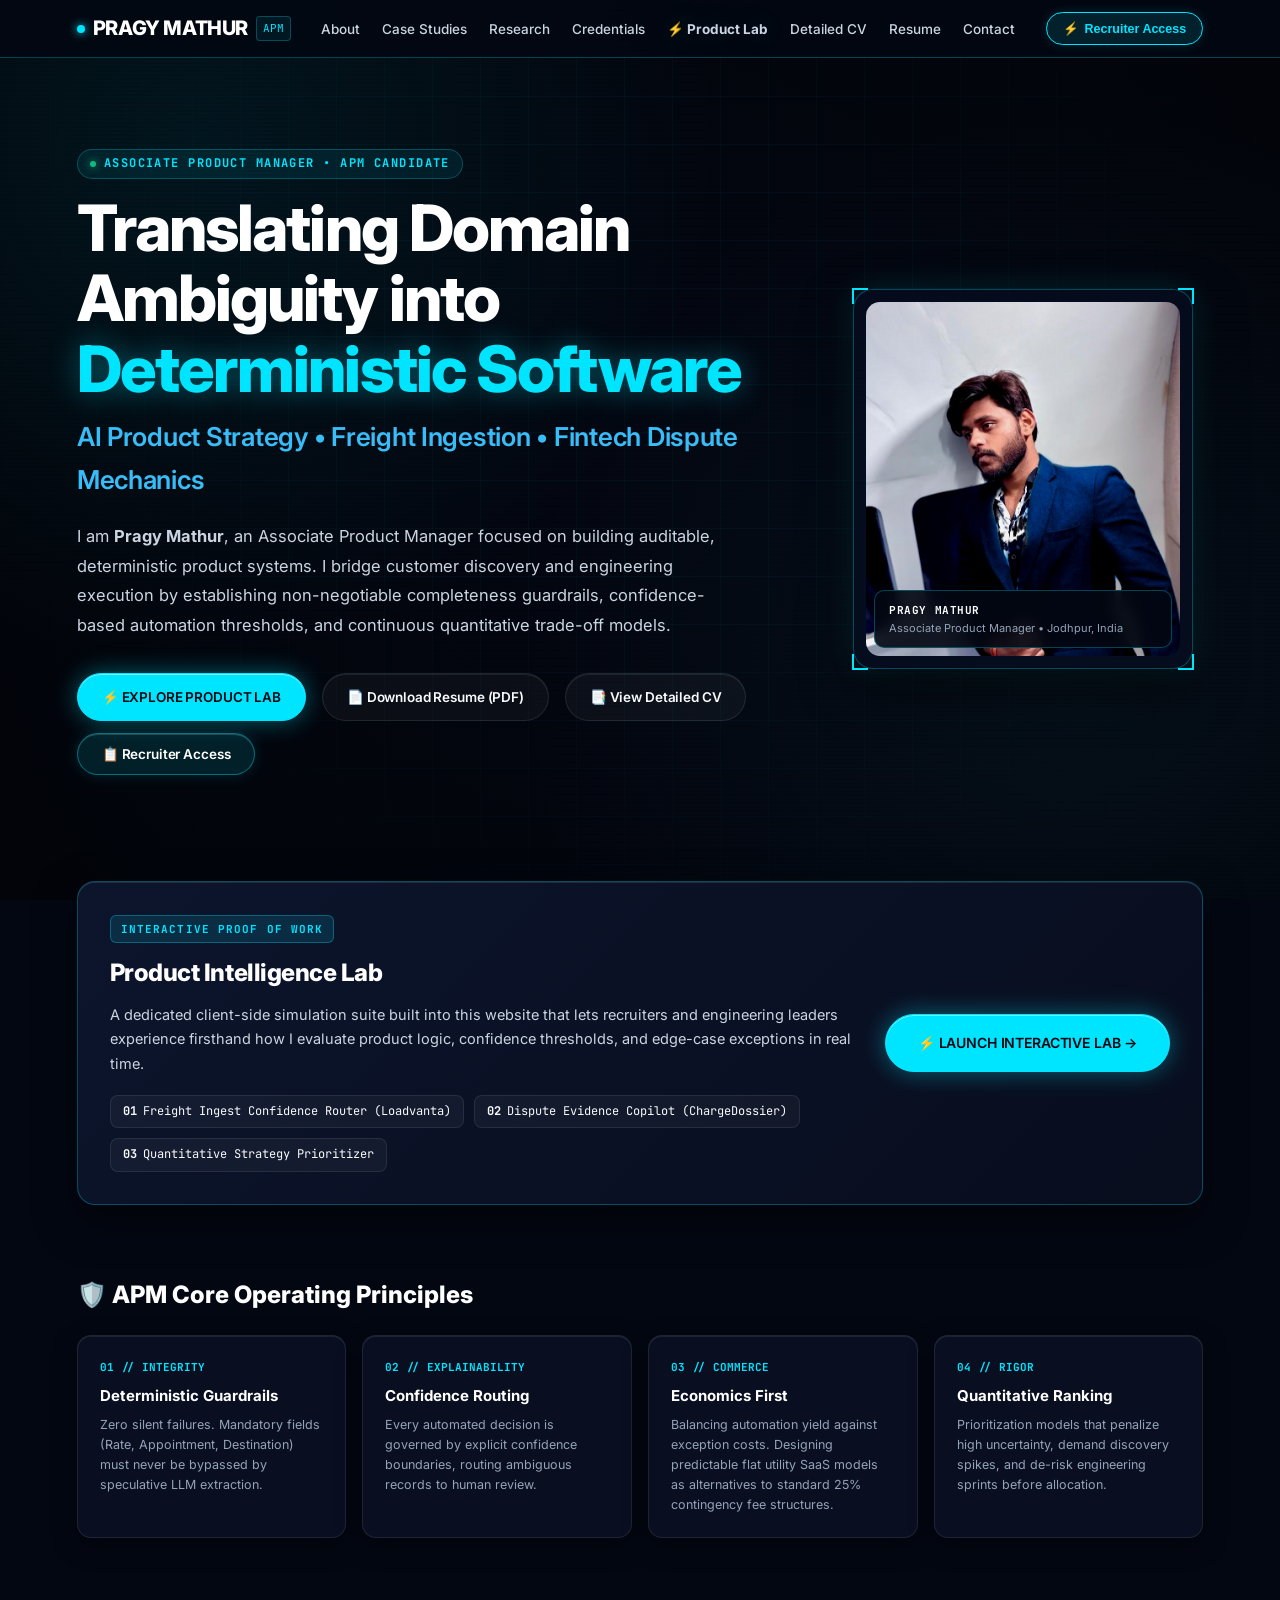
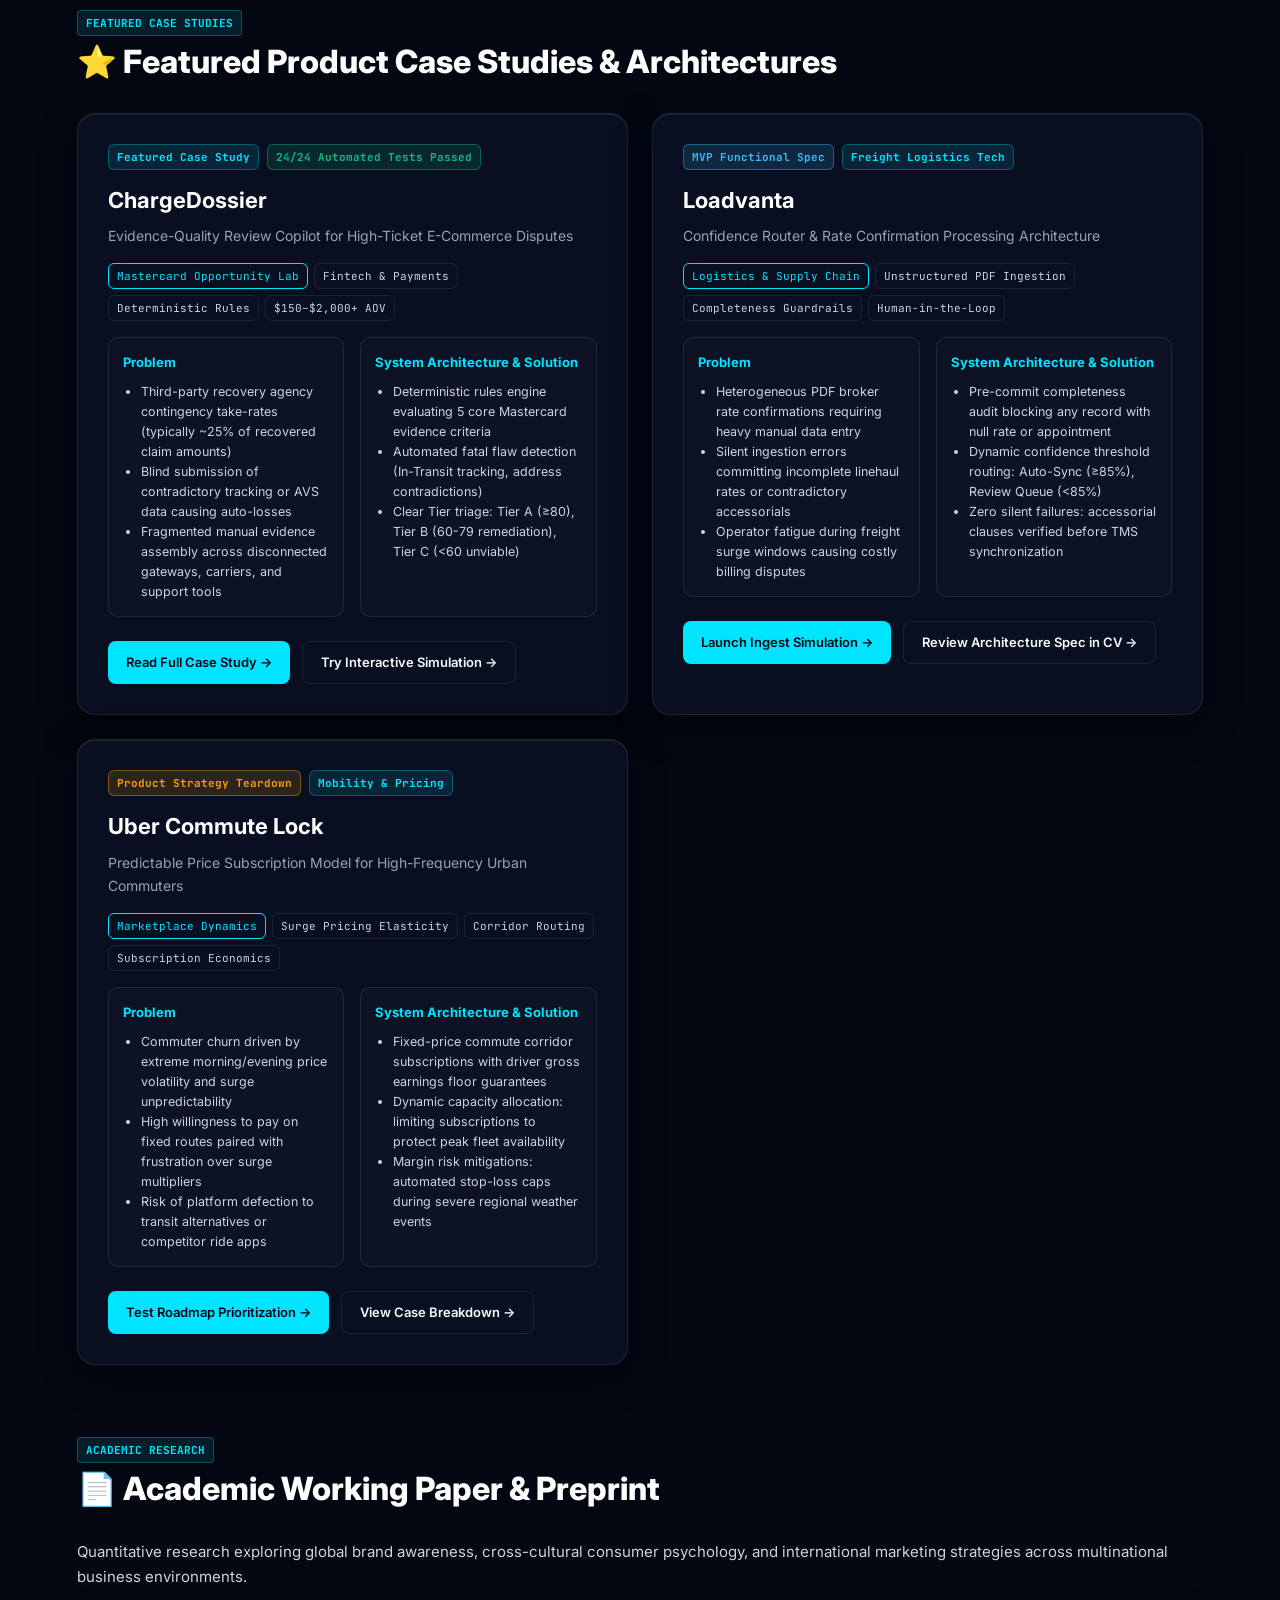
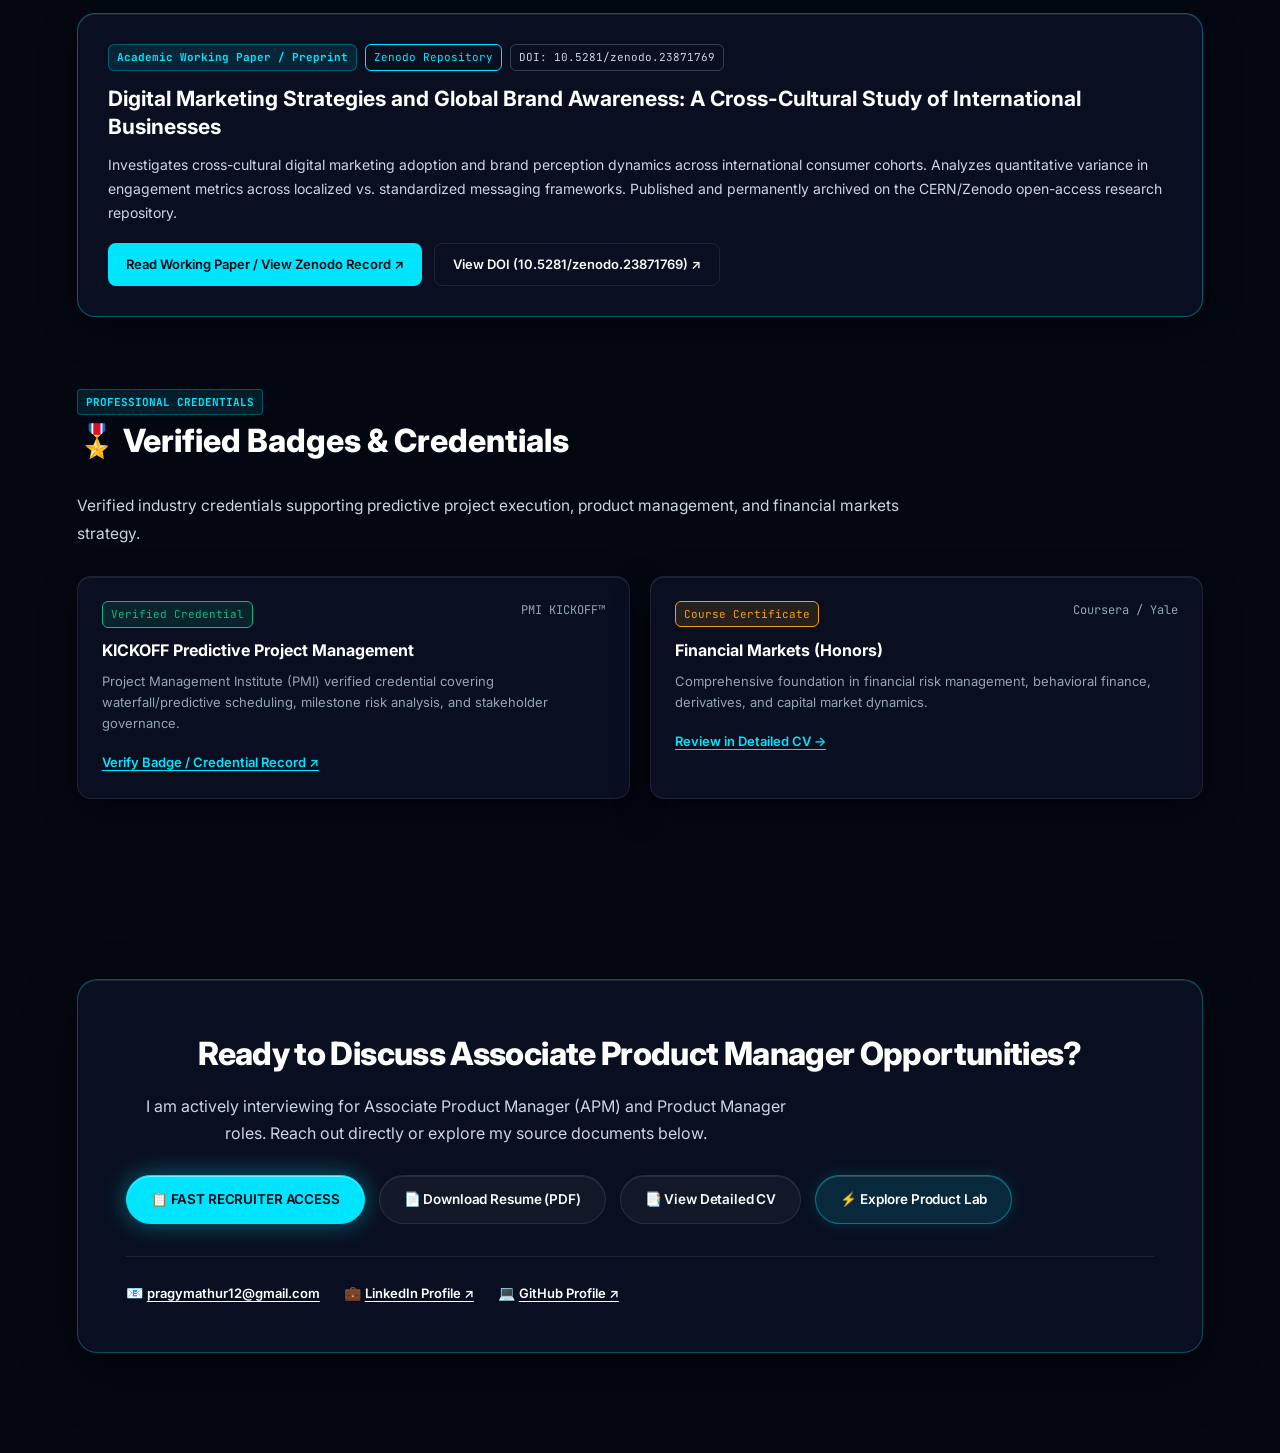
==== commit 4c0eaf89: "fix: remove AURA branding, eliminate misleading verification badges, remove private repo link, profe" ====
--- a/index.html
+++ b/index.html
@@ -276,8 +276,8 @@
         <div class="frame-corner corner-br"></div>
         <img src="images/profile.jpg.jpeg" alt="Pragy Mathur — Associate Product Manager" class="profile-hud-img">
         <div class="profile-badge-overlay">
-          <span class="verified-indicator">✔ VERIFIED APM PROFILE</span>
-          <span class="verified-sub">24/24 Automated Tests Passed &bull; Zenodo DOI Preprint</span>
+          <span class="verified-indicator">PRAGY MATHUR</span>
+          <span class="verified-sub">Associate Product Manager &bull; Jodhpur, India</span>
         </div>
       </div>
     </div>
@@ -295,7 +295,7 @@
   <section class="lab-feature-banner reveal" style="--d: 60ms" aria-label="Product Intelligence Lab Showcase">
     <div class="lab-feature-content">
       <span class="lab-feature-tag">INTERACTIVE PROOF OF WORK</span>
-      <h3 class="lab-feature-title">AURA // Product Intelligence Lab</h3>
+      <h3 class="lab-feature-title">Product Intelligence Lab</h3>
       <p class="lab-feature-desc">
         A dedicated client-side simulation suite built into this website that lets recruiters and engineering leaders experience firsthand how I evaluate product logic, confidence thresholds, and edge-case exceptions in real time.
       </p>
@@ -333,7 +333,7 @@
       <div class="principle-card">
         <span class="principle-num">03 // COMMERCE</span>
         <h4 class="principle-title">Economics First</h4>
-        <p class="principle-desc">Balancing automation yield against exception costs. Designing flat SaaS alternatives to predatory third-party contingency take-rates.</p>
+        <p class="principle-desc">Balancing automation yield against exception costs. Designing predictable flat utility SaaS models as alternatives to standard 25% contingency fee structures.</p>
       </div>
 
       <div class="principle-card">
@@ -349,7 +349,7 @@
   <!-- ======================================================= -->
   <section id="projects" class="projects-section" aria-label="Featured Product Case Studies">
     <div class="section-title-wrap reveal" style="--d: 60ms; margin-bottom: 24px;">
-      <span class="hud-tag tag-cyan">VERIFIED CASE STUDIES</span>
+      <span class="hud-tag tag-cyan">FEATURED CASE STUDIES</span>
       <h2 class="section-title">⭐ Featured Product Case Studies &amp; Architectures</h2>
     </div>
 
@@ -376,7 +376,7 @@
             <h4 class="case-title">Problem</h4>
             <div class="case-body">
               <ul class="case-list">
-                <li>Third-party recovery agency contingency fee drag (typically ~25% take-rate on recovered claims)</li>
+                <li>Third-party recovery agency contingency take-rates (typically ~25% of recovered claim amounts)</li>
                 <li>Blind submission of contradictory tracking or AVS data causing auto-losses</li>
                 <li>Fragmented manual evidence assembly across disconnected gateways, carriers, and support tools</li>
               </ul>
--- a/style.css
+++ b/style.css
@@ -1,5 +1,5 @@
 /*
-  AURA 2.0 // PRODUCT INTELLIGENCE LAB
+  PRODUCT INTELLIGENCE LAB
   Cinematic Sci-Fi Design System & Consolidated Component Stylesheet
 */
 
@@ -508,7 +508,8 @@
   font-family: var(--font-mono);
   font-size: 11px;
   font-weight: 700;
-  color: var(--accent-emerald);
+  color: #ffffff;
+  letter-spacing: 0.05em;
 }
 
 .verified-sub {
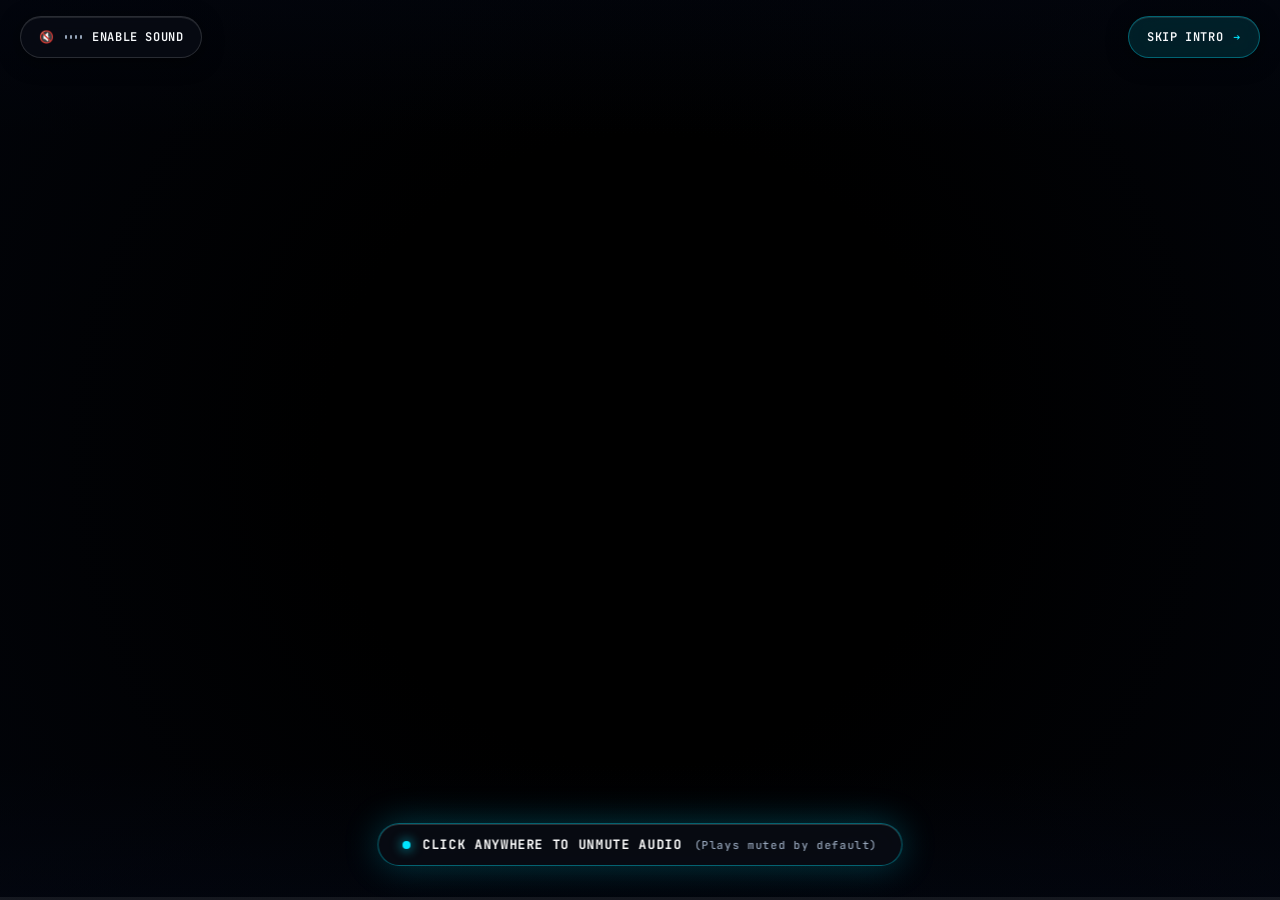
==== commit 50f92783: "feat: implement automatic intro video opening experience with session protection and audio controls" ====
--- a/index.html
+++ b/index.html
@@ -2,6 +2,21 @@
 <html lang="en">
 <head>
   <meta charset="UTF-8">
+  <script>
+    (function () {
+      try {
+        var params = new URLSearchParams(window.location.search);
+        var noIntro = params.get('nointro') === '1';
+        var hasSeenIntro = sessionStorage.getItem('pm_intro_seen') === 'true';
+        if (!noIntro && !hasSeenIntro) {
+          window.location.replace('intro.html');
+        }
+      } catch (e) {
+        // Fallback gracefully to homepage if storage is restricted
+      }
+    })();
+  </script>
+
   <meta name="viewport" content="width=device-width, initial-scale=1.0">
   <title>Pragy Mathur | Associate Product Manager</title>
   <meta name="description" content="Portfolio of Pragy Mathur — Associate Product Manager specializing in AI Product Strategy, Freight Ingestion, and Fintech Dispute Mechanics.">
@@ -214,6 +229,7 @@
       <li><a href="#research">Research</a></li>
       <li><a href="#credentials">Credentials</a></li>
       <li><a href="./portfolio.html" class="cyan-glow" style="font-weight: 700;">⚡ Product Lab</a></li>
+      <li><a href="./intro.html?replay=1" title="Watch Cinematic Intro Video">▶ Intro</a></li>
       <li><a href="./cv.html">Detailed CV</a></li>
       <li><a href="./Pragy_Mathur_Resume.pdf" download="Pragy_Mathur_Resume.pdf">Resume</a></li>
       <li><a href="#contact">Contact</a></li>
